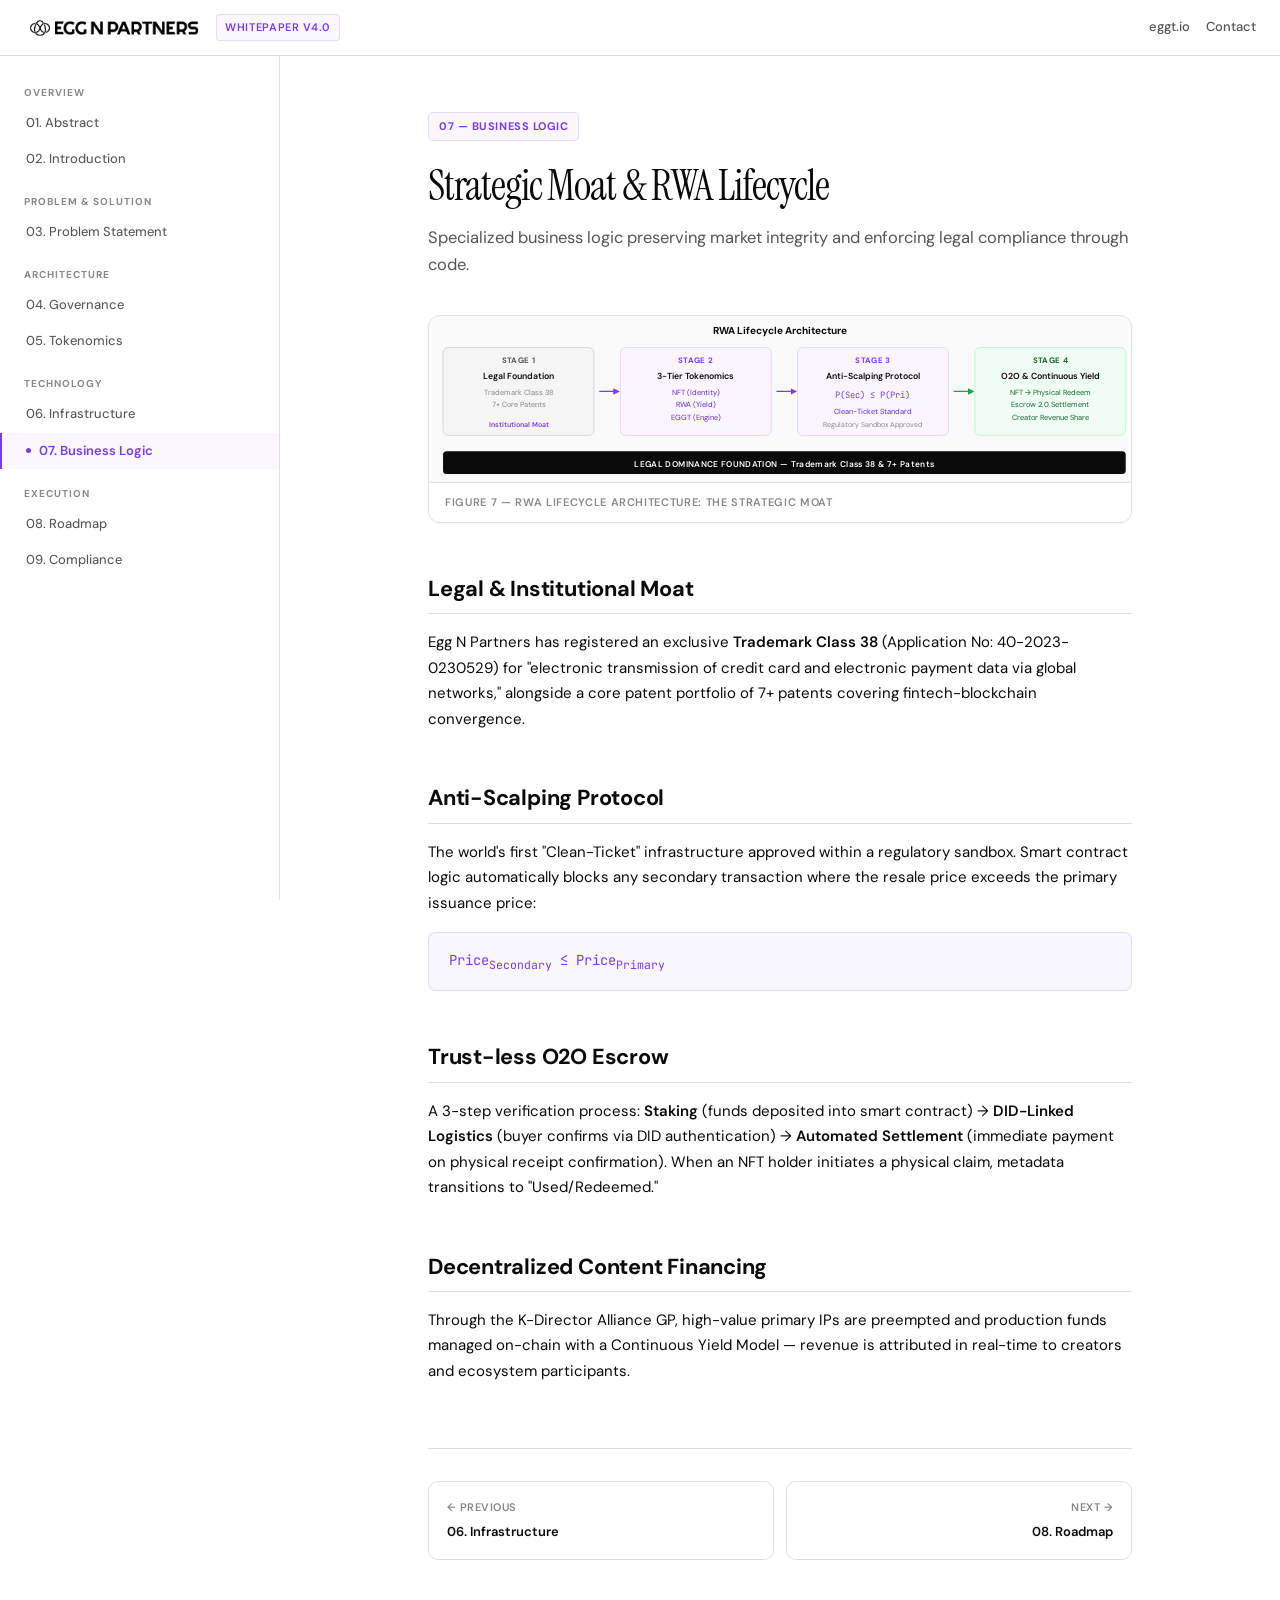
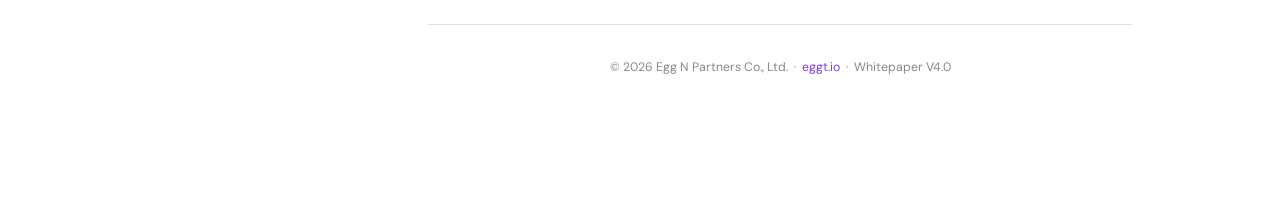
==== business-logic.html @ a3c7e440 "Add files via upload" ====
<!DOCTYPE html>
<html lang="en">
<head>
<meta charset="UTF-8">
<meta name="viewport" content="width=device-width, initial-scale=1.0">
<title>07. Business Logic — Egg N Partners Whitepaper</title>
<link href="https://fonts.googleapis.com/css2?family=DM+Sans:ital,opsz,wght@0,9..40,300;0,9..40,400;0,9..40,500;0,9..40,600;0,9..40,700;1,9..40,400&family=JetBrains+Mono:wght@400;500&family=Instrument+Serif:ital@0;1&display=swap" rel="stylesheet">
<link rel="stylesheet" href="style.css">
</head>
<body>
<header class="site-header">
  <a class="header-logo" href="index.html">
    <div class="logo-svg-wrap"><svg xmlns="http://www.w3.org/2000/svg" xmlns:xlink="http://www.w3.org/1999/xlink" width="auto" zoomAndPan="magnify" viewBox="0 0 1500 149.999998" height="38" preserveAspectRatio="xMidYMid meet" version="1.0"><defs><filter x="0%" y="0%" width="100%" height="100%" id="5ac03037b3"><feColorMatrix values="0 0 0 0 1 0 0 0 0 1 0 0 0 0 1 0 0 0 1 0" color-interpolation-filters="sRGB"/></filter><filter x="0%" y="0%" width="100%" height="100%" id="50285e52c9"><feColorMatrix values="0 0 0 0 1 0 0 0 0 1 0 0 0 0 1 0.2126 0.7152 0.0722 0 0" color-interpolation-filters="sRGB"/></filter><clipPath id="2e9ec977f3"><path d="M 258.179688 19.03125 L 1452 19.03125 L 1452 130.78125 L 258.179688 130.78125 Z M 258.179688 19.03125 " clip-rule="nonzero"/></clipPath><mask id="2c825d4673"><g filter="url(#5ac03037b3)"><g filter="url(#50285e52c9)" transform="matrix(0.807302, 0, 0, 0.809783, 258.178797, 19.030196)"><image x="0" y="0" width="1479" xlink:href="[data-uri]" height="138" preserveAspectRatio="xMidYMid meet"/></g></g></mask><clipPath id="3f7630f7ee"><path d="M 47.796875 0 L 219.546875 0 L 219.546875 150 L 47.796875 150 Z M 47.796875 0 " clip-rule="nonzero"/></clipPath><mask id="4c687fed88"><g filter="url(#5ac03037b3)"><g filter="url(#50285e52c9)" transform="matrix(0.196777, 0, 0, 0.196777, 2.339456, -56.421556)"><image x="0" y="0" width="1334" xlink:href="[data-uri]" height="1334" preserveAspectRatio="xMidYMid meet"/></g></g></mask></defs><g clip-path="url(#2e9ec977f3)"><g mask="url(#2c825d4673)"><g transform="matrix(0.807302, 0, 0, 0.809783, 258.178797, 19.030196)"><image x="0" y="0" width="1479" xlink:href="[data-uri]" height="138" preserveAspectRatio="xMidYMid meet"/></g></g></g><g clip-path="url(#3f7630f7ee)"><g mask="url(#4c687fed88)"><g transform="matrix(0.196777, 0, 0, 0.196777, 2.339456, -56.421556)"><image x="0" y="0" width="1334" xlink:href="[data-uri]" height="1334" preserveAspectRatio="xMidYMid meet"/></g></g></g></svg></div>
    <span class="header-tag">Whitepaper v4.0</span>
  </a>
  <div class="header-right">
    <a class="header-link" href="https://www.eggt.io" target="_blank">eggt.io</a>
    <a class="header-link" href="mailto:info@eggverse.io">Contact</a>
    <button class="menu-toggle" id="menuBtn" aria-label="Toggle menu">
      <svg viewBox="0 0 24 24"><line x1="3" y1="6" x2="21" y2="6"/><line x1="3" y1="12" x2="21" y2="12"/><line x1="3" y1="18" x2="21" y2="18"/></svg>
    </button>
  </div>
</header>
<nav class="sidebar" id="sidebar">
  <div class="nav-group">
    <div class="nav-group-label">Overview</div>
    <a class="nav-link" href="index.html">01. Abstract</a>
    <a class="nav-link" href="introduction.html">02. Introduction</a>
  </div>
  <div class="nav-group">
    <div class="nav-group-label">Problem & Solution</div>
    <a class="nav-link" href="problem.html">03. Problem Statement</a>
  </div>
  <div class="nav-group">
    <div class="nav-group-label">Architecture</div>
    <a class="nav-link" href="governance.html">04. Governance</a>
    <a class="nav-link" href="tokenomics.html">05. Tokenomics</a>
  </div>
  <div class="nav-group">
    <div class="nav-group-label">Technology</div>
    <a class="nav-link" href="infrastructure.html">06. Infrastructure</a>
    <a class="nav-link active" href="business-logic.html">07. Business Logic</a>
  </div>
  <div class="nav-group">
    <div class="nav-group-label">Execution</div>
    <a class="nav-link" href="roadmap.html">08. Roadmap</a>
    <a class="nav-link" href="compliance.html">09. Compliance</a>
  </div>
</nav>
<main class="main">
<div class="content">
<div class="page-content">
<span class="badge">07 — Business Logic</span>
<h1>Strategic Moat &amp; RWA Lifecycle</h1>
<p class="subtitle">Specialized business logic preserving market integrity and enforcing legal compliance through code.</p>

<div class="diagram-container">
<svg viewBox="0 0 800 190" xmlns="http://www.w3.org/2000/svg" fill="none">
  <defs>
    <marker id="la" viewBox="0 0 10 10" refX="8" refY="5" markerWidth="5" markerHeight="5" orient="auto"><path d="M0 0L10 5L0 10z" fill="#7C3AED"/></marker>
    <marker id="lg" viewBox="0 0 10 10" refX="8" refY="5" markerWidth="5" markerHeight="5" orient="auto"><path d="M0 0L10 5L0 10z" fill="#16A34A"/></marker>
  </defs>
  <text x="400" y="20" text-anchor="middle" font-family="DM Sans,sans-serif" font-weight="700" font-size="11.5" fill="#0A0A0A">RWA Lifecycle Architecture</text>
  <rect x="16" y="36" width="172" height="100" rx="6" fill="#F5F5F5" stroke="#D4D4D4"/><text x="102" y="54" text-anchor="middle" font-family="DM Sans,sans-serif" font-weight="700" font-size="9" fill="#555" letter-spacing="0.4">STAGE 1</text><text x="102" y="72" text-anchor="middle" font-family="DM Sans,sans-serif" font-weight="600" font-size="10" fill="#0A0A0A">Legal Foundation</text><text x="102" y="90" text-anchor="middle" font-family="DM Sans,sans-serif" font-size="8.5" fill="#888">Trademark Class 38</text><text x="102" y="104" text-anchor="middle" font-family="DM Sans,sans-serif" font-size="8.5" fill="#888">7+ Core Patents</text><text x="102" y="126" text-anchor="middle" font-family="DM Sans,sans-serif" font-size="8" fill="#7C3AED" font-weight="600">Institutional Moat</text>
  <line x1="194" y1="86" x2="216" y2="86" stroke="#7C3AED" stroke-width="1.5" marker-end="url(#la)"/>
  <rect x="218" y="36" width="172" height="100" rx="6" fill="#FAF5FF" stroke="#DDD6FE"/><text x="304" y="54" text-anchor="middle" font-family="DM Sans,sans-serif" font-weight="700" font-size="9" fill="#7C3AED" letter-spacing="0.4">STAGE 2</text><text x="304" y="72" text-anchor="middle" font-family="DM Sans,sans-serif" font-weight="600" font-size="10" fill="#0A0A0A">3-Tier Tokenomics</text><text x="304" y="90" text-anchor="middle" font-family="DM Sans,sans-serif" font-size="8.5" fill="#6D28D9">NFT (Identity)</text><text x="304" y="104" text-anchor="middle" font-family="DM Sans,sans-serif" font-size="8.5" fill="#6D28D9">RWA (Yield)</text><text x="304" y="118" text-anchor="middle" font-family="DM Sans,sans-serif" font-size="8.5" fill="#6D28D9">EGGT (Engine)</text>
  <line x1="396" y1="86" x2="418" y2="86" stroke="#7C3AED" stroke-width="1.5" marker-end="url(#la)"/>
  <rect x="420" y="36" width="172" height="100" rx="6" fill="#FAF5FF" stroke="#DDD6FE"/><text x="506" y="54" text-anchor="middle" font-family="DM Sans,sans-serif" font-weight="700" font-size="9" fill="#7C3AED" letter-spacing="0.4">STAGE 3</text><text x="506" y="72" text-anchor="middle" font-family="DM Sans,sans-serif" font-weight="600" font-size="10" fill="#0A0A0A">Anti-Scalping Protocol</text><text x="506" y="94" text-anchor="middle" font-family="JetBrains Mono,monospace" font-size="10" fill="#7C3AED">P(Sec) ≤ P(Pri)</text><text x="506" y="112" text-anchor="middle" font-family="DM Sans,sans-serif" font-size="8.5" fill="#6D28D9">Clean-Ticket Standard</text><text x="506" y="126" text-anchor="middle" font-family="DM Sans,sans-serif" font-size="8" fill="#888">Regulatory Sandbox Approved</text>
  <line x1="598" y1="86" x2="620" y2="86" stroke="#16A34A" stroke-width="1.5" marker-end="url(#lg)"/>
  <rect x="622" y="36" width="172" height="100" rx="6" fill="#F0FDF4" stroke="#BBF7D0"/><text x="708" y="54" text-anchor="middle" font-family="DM Sans,sans-serif" font-weight="700" font-size="9" fill="#166534" letter-spacing="0.4">STAGE 4</text><text x="708" y="72" text-anchor="middle" font-family="DM Sans,sans-serif" font-weight="600" font-size="10" fill="#0A0A0A">O2O &amp; Continuous Yield</text><text x="708" y="90" text-anchor="middle" font-family="DM Sans,sans-serif" font-size="8.5" fill="#166534">NFT → Physical Redeem</text><text x="708" y="104" text-anchor="middle" font-family="DM Sans,sans-serif" font-size="8.5" fill="#166534">Escrow 2.0 Settlement</text><text x="708" y="118" text-anchor="middle" font-family="DM Sans,sans-serif" font-size="8.5" fill="#166534">Creator Revenue Share</text>
  <rect x="16" y="154" width="778" height="26" rx="4" fill="#0A0A0A"/><text x="405" y="172" text-anchor="middle" font-family="DM Sans,sans-serif" font-weight="600" font-size="9.5" fill="#fff" letter-spacing="0.4">LEGAL DOMINANCE FOUNDATION — Trademark Class 38 &amp; 7+ Patents</text>
</svg>
<div class="diagram-label">Figure 7 — RWA Lifecycle Architecture: The Strategic Moat</div>
</div>

<h2>Legal &amp; Institutional Moat</h2>
<p>Egg N Partners has registered an exclusive <strong>Trademark Class 38</strong> (Application No: 40-2023-0230529) for "electronic transmission of credit card and electronic payment data via global networks," alongside a core patent portfolio of 7+ patents covering fintech-blockchain convergence.</p>

<h2>Anti-Scalping Protocol</h2>
<p>The world's first "Clean-Ticket" infrastructure approved within a regulatory sandbox. Smart contract logic automatically blocks any secondary transaction where the resale price exceeds the primary issuance price:</p>
<div class="formula">Price<sub>Secondary</sub> ≤ Price<sub>Primary</sub></div>

<h2>Trust-less O2O Escrow</h2>
<p>A 3-step verification process: <strong>Staking</strong> (funds deposited into smart contract) → <strong>DID-Linked Logistics</strong> (buyer confirms via DID authentication) → <strong>Automated Settlement</strong> (immediate payment on physical receipt confirmation). When an NFT holder initiates a physical claim, metadata transitions to "Used/Redeemed."</p>

<h2>Decentralized Content Financing</h2>
<p>Through the K-Director Alliance GP, high-value primary IPs are preempted and production funds managed on-chain with a Continuous Yield Model — revenue is attributed in real-time to creators and ecosystem participants.</p>
<div class="page-nav">
  <a href="infrastructure.html"><span class="page-nav-label">← Previous</span><span class="page-nav-title">06. Infrastructure</span></a>
  <a class="next" href="roadmap.html"><span class="page-nav-label">Next →</span><span class="page-nav-title">08. Roadmap</span></a>
</div>
<div class="doc-footer">
  <p>&copy; 2026 Egg N Partners Co., Ltd. &nbsp;&middot;&nbsp; <a href="https://www.eggt.io" target="_blank">eggt.io</a> &nbsp;&middot;&nbsp; Whitepaper V4.0</p>
</div>
</div>
</div>
</main>
<script>
(function(){
  

  // Header hide on scroll
  var hdr=document.querySelector('.site-header'), lastY=0;
  window.addEventListener('scroll',function(){
    var y=window.scrollY;
    if(y>80&&y>lastY) hdr.classList.add('hidden'); else hdr.classList.remove('hidden');
    hdr.classList.toggle('scrolled',y>10);
    lastY=y;
  },{passive:true});

  // Mobile menu
  var btn=document.getElementById('menuBtn'),sb=document.getElementById('sidebar');
  btn.addEventListener('click',function(){sb.classList.toggle('open');});
  document.addEventListener('click',function(e){
    if(window.innerWidth<=900&&!sb.contains(e.target)&&e.target!==btn&&!btn.contains(e.target)) sb.classList.remove('open');
  });
  document.querySelectorAll('.nav-link').forEach(function(l){l.addEventListener('click',function(){sb.classList.remove('open');});});

  // Diagram hover animation
  document.querySelectorAll('.diagram-container').forEach(function(el){
    var obs=new IntersectionObserver(function(entries){
      if(entries[0].isIntersecting){el.style.animation='fadeUp 0.5s cubic-bezier(0.22,1,0.36,1) both';obs.disconnect();}
    },{threshold:0.1});
    obs.observe(el);
  });
})();
</script>
</body>
</html>
---- style.css ----
*,*::before,*::after{box-sizing:border-box;margin:0;padding:0}
:root{
  --bg:#FFFFFF;
  --fg:#0A0A0A;
  --fg-muted:#555;
  --fg-subtle:#888;
  --border:#E0E0E0;
  --border-light:#F0F0F0;
  --purple:#7C3AED;
  --purple-soft:#8B5CF6;
  --purple-bg:rgba(124,58,237,0.04);
  --purple-bg-hover:rgba(124,58,237,0.08);
  --purple-border:rgba(124,58,237,0.15);
  --sidebar-w:280px;
  --header-h:56px;
  --content-max:800px;
  --diagram-accent:#7C3AED;
  --diagram-light:#EDE9FE;
  --diagram-mid:#DDD6FE;
  --diagram-dark:#4C1D95;
}
html{scroll-behavior:smooth;font-size:15px}
body{
  font-family:'DM Sans',system-ui,sans-serif;
  background:var(--bg);color:var(--fg);
  line-height:1.7;-webkit-font-smoothing:antialiased;
}

/* ── HEADER ── */
.site-header{
  position:fixed;top:0;left:0;right:0;z-index:100;
  height:var(--header-h);
  background:rgba(255,255,255,0.95);
  backdrop-filter:blur(16px);
  border-bottom:1px solid var(--border);
  display:flex;align-items:center;padding:0 24px;gap:16px;
}
.header-logo{display:flex;align-items:center;gap:12px;text-decoration:none;color:var(--fg)}
.header-logo-text{font-weight:700;font-size:14px;letter-spacing:0.04em}
.header-tag{
  font-size:11px;font-weight:600;letter-spacing:0.06em;text-transform:uppercase;
  color:var(--purple);background:var(--purple-bg);
  padding:3px 8px;border-radius:4px;border:1px solid var(--purple-border);
}
.header-right{margin-left:auto;display:flex;align-items:center;gap:16px}
.header-link{font-size:13px;color:var(--fg-muted);text-decoration:none;font-weight:500;transition:color 0.15s}
.header-link:hover{color:var(--fg)}
.menu-toggle{display:none;background:none;border:none;cursor:pointer;padding:4px}
.menu-toggle svg{width:22px;height:22px;stroke:var(--fg);fill:none;stroke-width:2;stroke-linecap:round}

/* ── SIDEBAR ── */
.sidebar{
  position:fixed;top:var(--header-h);left:0;bottom:0;
  width:var(--sidebar-w);padding:20px 0;
  overflow-y:auto;border-right:1px solid var(--border);
  background:var(--bg);z-index:90;
  scrollbar-width:thin;scrollbar-color:var(--border) transparent;
  transition:transform 0.25s ease;
}
.sidebar::-webkit-scrollbar{width:4px}
.sidebar::-webkit-scrollbar-thumb{background:var(--border);border-radius:4px}
.nav-group{margin-bottom:8px}
.nav-group-label{
  font-size:10px;font-weight:700;letter-spacing:0.1em;text-transform:uppercase;
  color:var(--fg-subtle);padding:8px 24px 4px;
}
.nav-link{
  display:block;padding:7px 24px;font-size:13px;color:var(--fg-muted);
  text-decoration:none;border-left:2px solid transparent;
  transition:all 0.15s;font-weight:450;
}
.nav-link:hover{color:var(--fg);background:var(--purple-bg)}
.nav-link.active{color:var(--purple);border-left-color:var(--purple);background:var(--purple-bg);font-weight:600}
.nav-progress{
  display:block;height:2px;background:var(--border-light);margin:4px 24px 0;border-radius:1px;overflow:hidden;
}
.nav-progress-fill{height:100%;background:var(--purple);border-radius:1px;width:0%;transition:width 0.3s}

/* ── MAIN ── */
.main{
  margin-left:var(--sidebar-w);margin-top:var(--header-h);
  min-height:calc(100vh - var(--header-h));
}
.content{
  max-width:var(--content-max);margin:0 auto;
  padding:56px 48px 120px;
}

/* ── SECTION DIVIDERS ── */
section[id]{
  padding-top:48px;
  scroll-margin-top:calc(var(--header-h) + 16px);
  border-top:1px solid var(--border-light);
  margin-top:0;
}
section[id]:first-of-type{border-top:none;padding-top:0}

/* ── TYPOGRAPHY ── */
h1{
  font-family:'Instrument Serif',serif;
  font-size:2.8rem;font-weight:400;line-height:1.18;
  margin-bottom:14px;color:var(--fg);letter-spacing:-0.025em;
}
h2{
  font-size:1.45rem;font-weight:700;line-height:1.3;
  margin-top:52px;margin-bottom:16px;
  padding-bottom:10px;border-bottom:1px solid var(--border);
  color:var(--fg);letter-spacing:-0.01em;
}
h3{
  font-size:1.08rem;font-weight:600;line-height:1.4;
  margin-top:32px;margin-bottom:10px;color:var(--fg);
}
h4{font-size:0.95rem;font-weight:600;margin-top:24px;margin-bottom:8px}
p{margin-bottom:16px;color:var(--fg)}
strong{font-weight:600}
em{font-style:italic}
a{color:var(--purple);text-decoration:none}
a:hover{text-decoration:underline}

.subtitle{
  font-size:1.1rem;color:var(--fg-muted);line-height:1.65;
  margin-bottom:36px;font-weight:400;
}
.badge{
  display:inline-flex;align-items:center;font-size:11px;font-weight:700;
  letter-spacing:0.05em;text-transform:uppercase;
  color:var(--purple);background:var(--purple-bg);
  padding:4px 10px;border-radius:5px;margin-bottom:20px;
  border:1px solid var(--purple-border);
}

/* ── LISTS ── */
ul,ol{margin-bottom:16px;padding-left:22px}
li{margin-bottom:7px;color:var(--fg)}
li::marker{color:var(--purple-soft)}

/* ── CALLOUTS ── */
.callout{
  padding:20px 24px;border-radius:10px;margin:28px 0;
  border:1px solid var(--purple-border);
  background:var(--purple-bg);
}
.callout-title{font-weight:700;font-size:0.8rem;text-transform:uppercase;letter-spacing:0.05em;color:var(--purple);margin-bottom:8px}
.callout p{margin-bottom:0;font-size:0.92rem;color:var(--fg-muted)}

.info-box{
  padding:20px 24px;border-radius:10px;margin:28px 0;
  border:1px solid var(--border);background:#FAFAFA;
}
.info-box p{margin-bottom:0;font-size:0.92rem}

/* ── TABLES ── */
.table-wrap{overflow-x:auto;margin:24px 0;border-radius:8px;border:1px solid var(--border)}
table{width:100%;border-collapse:collapse;font-size:0.88rem}
thead th{
  text-align:left;padding:10px 14px;font-weight:600;font-size:0.78rem;
  text-transform:uppercase;letter-spacing:0.05em;
  color:var(--fg-muted);border-bottom:2px solid var(--border);
  background:#FAFAFA;
}
tbody td{padding:10px 14px;border-bottom:1px solid var(--border-light);vertical-align:top}
tbody tr:last-child td{border-bottom:none}
tbody tr:hover{background:var(--purple-bg)}

/* ── FORMULA ── */
.formula{
  font-family:'JetBrains Mono',monospace;
  font-size:0.92rem;background:#F8F7FF;
  padding:16px 20px;border-radius:8px;margin:16px 0;
  border:1px solid var(--purple-border);color:var(--purple);
  overflow-x:auto;display:block;
}

/* ── DIAGRAMS ── */
.diagram-container{
  margin:32px 0;border-radius:12px;
  border:1px solid var(--border);
  background:#FAFAFA;overflow:hidden;
  box-shadow:0 1px 3px rgba(0,0,0,0.04);
}
.diagram-container svg{display:block;width:100%;height:auto}
.diagram-label{
  padding:10px 16px;font-size:11px;font-weight:600;
  color:var(--fg-subtle);letter-spacing:0.06em;text-transform:uppercase;
  border-top:1px solid var(--border);background:#fff;
}

/* ── PHASE CARDS ── */
.phase-grid{display:grid;grid-template-columns:repeat(2,1fr);gap:16px;margin:24px 0}
.phase-card{
  padding:20px;border-radius:10px;border:1px solid var(--border);
  background:#fff;transition:border-color 0.2s,box-shadow 0.2s;
}
.phase-card:hover{border-color:var(--purple-border);box-shadow:0 2px 12px rgba(124,58,237,0.07)}
.phase-card .phase-q{font-size:11px;font-weight:700;color:var(--purple);text-transform:uppercase;letter-spacing:0.06em;margin-bottom:6px}
.phase-card h4{margin-top:0;font-size:0.95rem;margin-bottom:8px}
.phase-card p{font-size:0.88rem;color:var(--fg-muted);margin-bottom:0}

/* ── PAGE NAV ── */
.page-nav{
  display:grid;grid-template-columns:1fr 1fr;gap:12px;
  margin-top:64px;padding-top:32px;border-top:1px solid var(--border);
}
.page-nav a{
  display:flex;flex-direction:column;gap:4px;
  padding:16px 18px;border:1px solid var(--border);border-radius:10px;
  text-decoration:none;color:var(--fg);transition:border-color 0.2s,background 0.15s;
}
.page-nav a:hover{border-color:var(--purple-border);background:var(--purple-bg)}
.page-nav a.next{text-align:right;align-items:flex-end}
.page-nav-label{font-size:11px;font-weight:600;color:var(--fg-subtle);text-transform:uppercase;letter-spacing:0.04em}
.page-nav-title{font-size:13px;font-weight:600;color:var(--fg)}

/* ── FOOTER ── */
.doc-footer{
  margin-top:64px;padding-top:32px;border-top:1px solid var(--border);
  text-align:center;
}
.doc-footer p{font-size:0.82rem;color:var(--fg-subtle)}
.doc-footer a{color:var(--purple);text-decoration:none}
.doc-footer a:hover{text-decoration:underline}

/* ── SCROLL PROGRESS ── */

/* ── LOGO SVG ── */
.logo-svg-wrap{display:flex;align-items:center;line-height:0}
.logo-svg-wrap svg{height:18px;width:auto;filter:brightness(0);transition:filter 0.2s}
.header-logo:hover .logo-svg-wrap svg{filter:brightness(0)}

/* ── PAGE LOAD ANIMATION ── */
@keyframes fadeUp{from{opacity:0;transform:translateY(22px)}to{opacity:1;transform:translateY(0)}}
@keyframes fadeIn{from{opacity:0}to{opacity:1}}
.content{animation:fadeUp 0.65s cubic-bezier(0.22,1,0.36,1) both}
.site-header{animation:fadeIn 0.4s ease both}
.sidebar{animation:fadeIn 0.5s 0.15s ease both}

/* ── SECTION REVEAL ── */
.page-content{animation:fadeUp 0.6s cubic-bezier(0.22,1,0.36,1) both}

/* ── DIAGRAM HOVER ── */
.diagram-container{transition:box-shadow 0.25s,transform 0.25s}
.diagram-container:hover{box-shadow:0 6px 32px rgba(124,58,237,0.13);transform:translateY(-3px)}

/* ── PROGRESS BAR GLOW ── */

/* ── NAV LINK INDICATOR DOT ── */
.nav-link.active::before{content:'';display:inline-block;width:5px;height:5px;border-radius:50%;background:var(--purple);margin-right:8px;flex-shrink:0;vertical-align:middle}
.nav-link{display:flex;align-items:center}

/* ── HEADER SLIDE ── */
.site-header{transition:transform 0.3s cubic-bezier(0.22,1,0.36,1),box-shadow 0.3s}
.site-header.hidden{transform:translateY(-100%)}
.site-header.scrolled{box-shadow:0 2px 20px rgba(0,0,0,0.08)}

/* ── CALLOUT HOVER ── */
.callout{transition:border-color 0.2s,box-shadow 0.2s}
.callout:hover{border-color:var(--purple);box-shadow:0 4px 16px rgba(124,58,237,0.1)}

/* ── TABLE ROW TRANSITION ── */
tbody tr{transition:background 0.15s}

/* ── PHASE CARD PULSE ── */
.phase-card{transition:border-color 0.22s,box-shadow 0.22s,transform 0.22s}
.phase-card:hover{transform:translateY(-2px);border-color:var(--purple-border);box-shadow:0 4px 18px rgba(124,58,237,0.1)}

/* ── SIDEBAR PROGRESS BAR ── */
.sidebar-footer{padding:16px 24px 8px;border-top:1px solid var(--border-light)}
.sidebar-progress-bar{display:block;height:3px;background:var(--border-light);border-radius:2px;overflow:hidden;margin-bottom:6px}
.sidebar-progress-fill{height:100%;background:linear-gradient(90deg,var(--purple-soft),var(--purple));border-radius:2px;width:0%;transition:width 0.15s linear}
.sidebar-progress-text{font-size:11px;color:var(--fg-subtle)}

/* ── MOBILE ── */
@media(max-width:900px){
  .sidebar{transform:translateX(-100%)}
  .sidebar.open{transform:translateX(0);box-shadow:4px 0 24px rgba(0,0,0,0.1)}
  .main{margin-left:0}
  .content{padding:32px 20px 80px}
  h1{font-size:2.1rem}
  h2{font-size:1.25rem;margin-top:40px}
  .menu-toggle{display:block}
  .header-link{display:none}
  .phase-grid{grid-template-columns:1fr}
  .page-nav{grid-template-columns:1fr}
}
@media(max-width:600px){
  h1{font-size:1.8rem}
  .content{padding:24px 16px 80px}
}
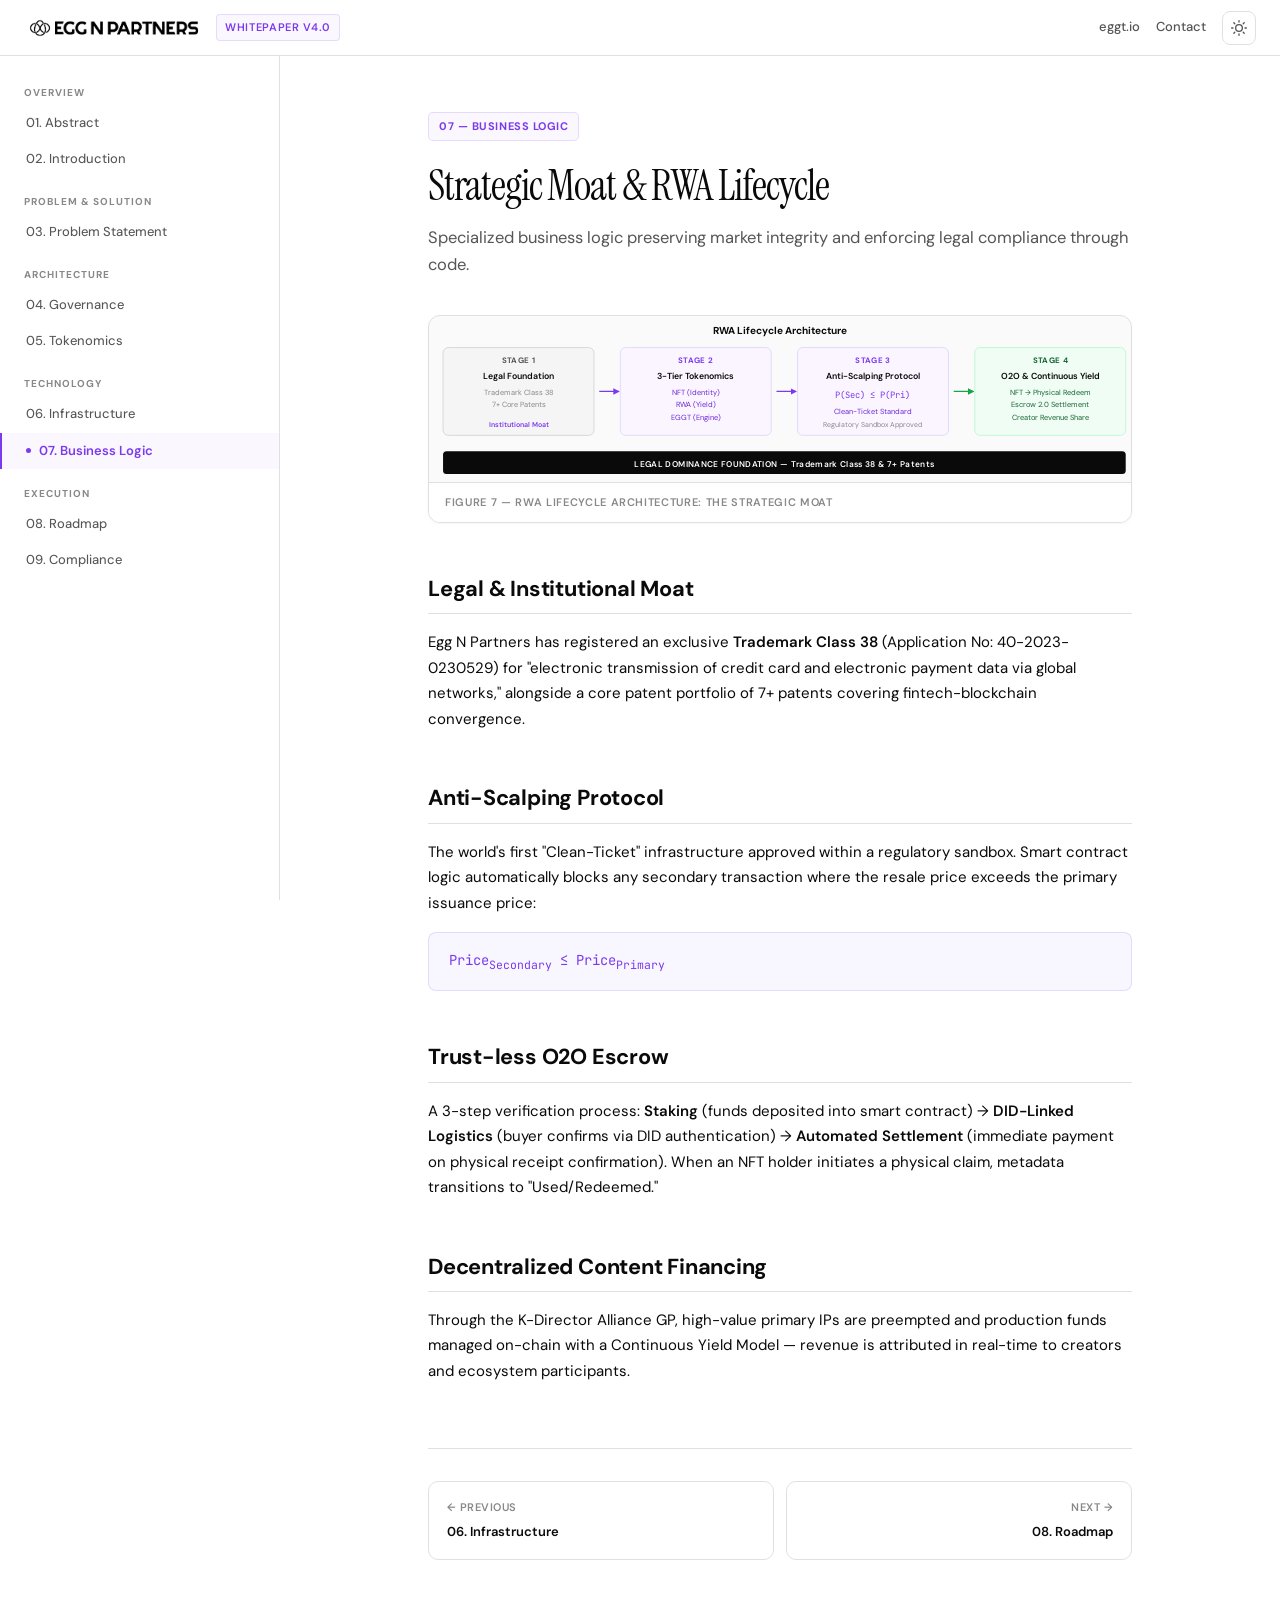
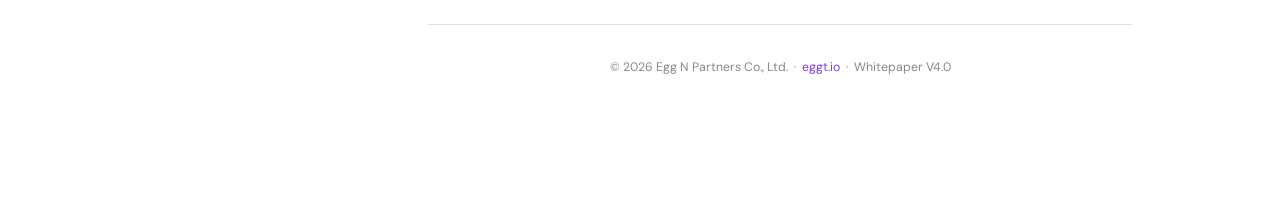
==== commit 42bc46c2: "Add files via upload" ====
--- a/business-logic.html
+++ b/business-logic.html
@@ -6,6 +6,9 @@
 <title>07. Business Logic — Egg N Partners Whitepaper</title>
 <link href="https://fonts.googleapis.com/css2?family=DM+Sans:ital,opsz,wght@0,9..40,300;0,9..40,400;0,9..40,500;0,9..40,600;0,9..40,700;1,9..40,400&family=JetBrains+Mono:wght@400;500&family=Instrument+Serif:ital@0;1&display=swap" rel="stylesheet">
 <link rel="stylesheet" href="style.css">
+<script>
+(function(){var t=localStorage.getItem("theme");if(t)document.documentElement.setAttribute("data-theme",t);})();
+</script>
 </head>
 <body>
 <header class="site-header">
@@ -16,6 +19,7 @@
   <div class="header-right">
     <a class="header-link" href="https://www.eggt.io" target="_blank">eggt.io</a>
     <a class="header-link" href="mailto:info@eggverse.io">Contact</a>
+    <button class="theme-toggle" id="themeBtn" aria-label="Toggle dark mode"><div class="theme-toggle-wrap"><svg class="icon-sun" viewBox="0 0 24 24"><circle cx="12" cy="12" r="5"/><line x1="12" y1="1" x2="12" y2="3"/><line x1="12" y1="21" x2="12" y2="23"/><line x1="4.22" y1="4.22" x2="5.64" y2="5.64"/><line x1="18.36" y1="18.36" x2="19.78" y2="19.78"/><line x1="1" y1="12" x2="3" y2="12"/><line x1="21" y1="12" x2="23" y2="12"/><line x1="4.22" y1="19.78" x2="5.64" y2="18.36"/><line x1="18.36" y1="5.64" x2="19.78" y2="4.22"/></svg><svg class="icon-moon" viewBox="0 0 24 24"><path d="M21 12.79A9 9 0 1 1 11.21 3 7 7 0 0 0 21 12.79z"/></svg></div></button>
     <button class="menu-toggle" id="menuBtn" aria-label="Toggle menu">
       <svg viewBox="0 0 24 24"><line x1="3" y1="6" x2="21" y2="6"/><line x1="3" y1="12" x2="21" y2="12"/><line x1="3" y1="18" x2="21" y2="18"/></svg>
     </button>
@@ -123,6 +127,19 @@
     },{threshold:0.1});
     obs.observe(el);
   });
+
+  // Dark mode toggle
+  var themeBtn = document.getElementById("themeBtn");
+  var root = document.documentElement;
+  var savedTheme = localStorage.getItem("theme") || "light";
+  root.setAttribute("data-theme", savedTheme);
+  themeBtn.addEventListener("click", function(){
+    var current = root.getAttribute("data-theme");
+    var next = current === "dark" ? "light" : "dark";
+    root.setAttribute("data-theme", next);
+    localStorage.setItem("theme", next);
+  });
+
 })();
 </script>
 </body>
--- a/style.css
+++ b/style.css
@@ -226,8 +226,10 @@
 
 /* ── LOGO SVG ── */
 .logo-svg-wrap{display:flex;align-items:center;line-height:0}
-.logo-svg-wrap svg{height:18px;width:auto;filter:brightness(0);transition:filter 0.2s}
+.logo-svg-wrap svg{height:18px;width:auto;filter:brightness(0);transition:filter 0.3s}
 .header-logo:hover .logo-svg-wrap svg{filter:brightness(0)}
+[data-theme="dark"] .logo-svg-wrap svg{filter:brightness(0) invert(1)}
+[data-theme="dark"] .header-logo:hover .logo-svg-wrap svg{filter:brightness(0) invert(1)}
 
 /* ── PAGE LOAD ANIMATION ── */
 @keyframes fadeUp{from{opacity:0;transform:translateY(22px)}to{opacity:1;transform:translateY(0)}}
@@ -288,3 +290,169 @@
   h1{font-size:1.8rem}
   .content{padding:24px 16px 80px}
 }
+
+/* ── DARK MODE ── */
+[data-theme="dark"] {
+  --bg: #0E0E12;
+  --fg: #EAEAF0;
+  --fg-muted: #A0A0B0;
+  --fg-subtle: #666680;
+  --border: #2A2A38;
+  --border-light: #1E1E2A;
+  --purple: #A78BFA;
+  --purple-soft: #C4B5FD;
+  --purple-bg: rgba(167,139,250,0.08);
+  --purple-bg-hover: rgba(167,139,250,0.14);
+  --purple-border: rgba(167,139,250,0.22);
+  --diagram-accent: #A78BFA;
+  --diagram-light: #1E1830;
+  --diagram-mid: #2A2040;
+  --diagram-dark: #C4B5FD;
+}
+
+[data-theme="dark"] body {
+  background: var(--bg);
+  color: var(--fg);
+}
+
+[data-theme="dark"] .site-header {
+  background: rgba(14,14,18,0.95);
+}
+
+[data-theme="dark"] .sidebar {
+  background: var(--bg);
+}
+
+[data-theme="dark"] .info-box {
+  background: #141420;
+}
+
+[data-theme="dark"] .diagram-container {
+  background: #13131C;
+  border-color: var(--border);
+}
+
+[data-theme="dark"] .table-wrap {
+  border-color: var(--border);
+}
+
+[data-theme="dark"] thead th {
+  background: #13131C;
+  color: var(--fg-muted);
+}
+
+[data-theme="dark"] .phase-card {
+  background: #13131C;
+  border-color: var(--border);
+}
+
+[data-theme="dark"] .formula {
+  background: #131324;
+  color: var(--purple-soft);
+  border-color: var(--purple-border);
+}
+
+[data-theme="dark"] a {
+  color: var(--purple-soft);
+}
+
+[data-theme="dark"] .header-tag {
+  color: var(--purple-soft);
+  background: var(--purple-bg);
+  border-color: var(--purple-border);
+}
+
+[data-theme="dark"] .badge {
+  color: var(--purple-soft);
+  background: var(--purple-bg);
+  border-color: var(--purple-border);
+}
+
+[data-theme="dark"] .callout {
+  background: var(--purple-bg);
+  border-color: var(--purple-border);
+}
+
+[data-theme="dark"] .callout-title {
+  color: var(--purple-soft);
+}
+
+[data-theme="dark"] .diagram-label {
+  background: #0E0E12;
+  color: var(--fg-subtle);
+  border-top-color: var(--border);
+}
+
+[data-theme="dark"] tbody tr:hover {
+  background: var(--purple-bg);
+}
+
+[data-theme="dark"] .page-nav a {
+  border-color: var(--border);
+  color: var(--fg);
+}
+
+[data-theme="dark"] .page-nav a:hover {
+  border-color: var(--purple-border);
+  background: var(--purple-bg);
+}
+
+[data-theme="dark"] .menu-toggle svg {
+  stroke: var(--fg);
+}
+
+/* Dark mode logo handled via filter:invert in .logo-svg-wrap svg rule above */
+
+/* ── DARK MODE TOGGLE BUTTON ── */
+.theme-toggle {
+  display: flex;
+  align-items: center;
+  justify-content: center;
+  width: 34px;
+  height: 34px;
+  border-radius: 8px;
+  background: none;
+  border: 1px solid var(--border);
+  cursor: pointer;
+  color: var(--fg-muted);
+  transition: background 0.2s, border-color 0.2s, color 0.2s;
+  flex-shrink: 0;
+}
+
+.theme-toggle:hover {
+  background: var(--purple-bg);
+  border-color: var(--purple-border);
+  color: var(--purple);
+}
+
+.theme-toggle svg {
+  width: 16px;
+  height: 16px;
+  fill: none;
+  stroke: currentColor;
+  stroke-width: 2;
+  stroke-linecap: round;
+  stroke-linejoin: round;
+  transition: transform 0.4s cubic-bezier(0.22,1,0.36,1);
+}
+
+[data-theme="dark"] .theme-toggle svg {
+  transform: rotate(180deg);
+}
+
+.theme-toggle-wrap {
+  position: relative;
+  width: 16px;
+  height: 16px;
+}
+.icon-sun, .icon-moon {
+  position: absolute;
+  top: 0; left: 0;
+  width: 16px;
+  height: 16px;
+  transition: opacity 0.25s;
+}
+.icon-sun  { opacity: 1; }
+.icon-moon { opacity: 0; }
+[data-theme="dark"] .icon-sun  { opacity: 0; }
+[data-theme="dark"] .icon-moon { opacity: 1; }
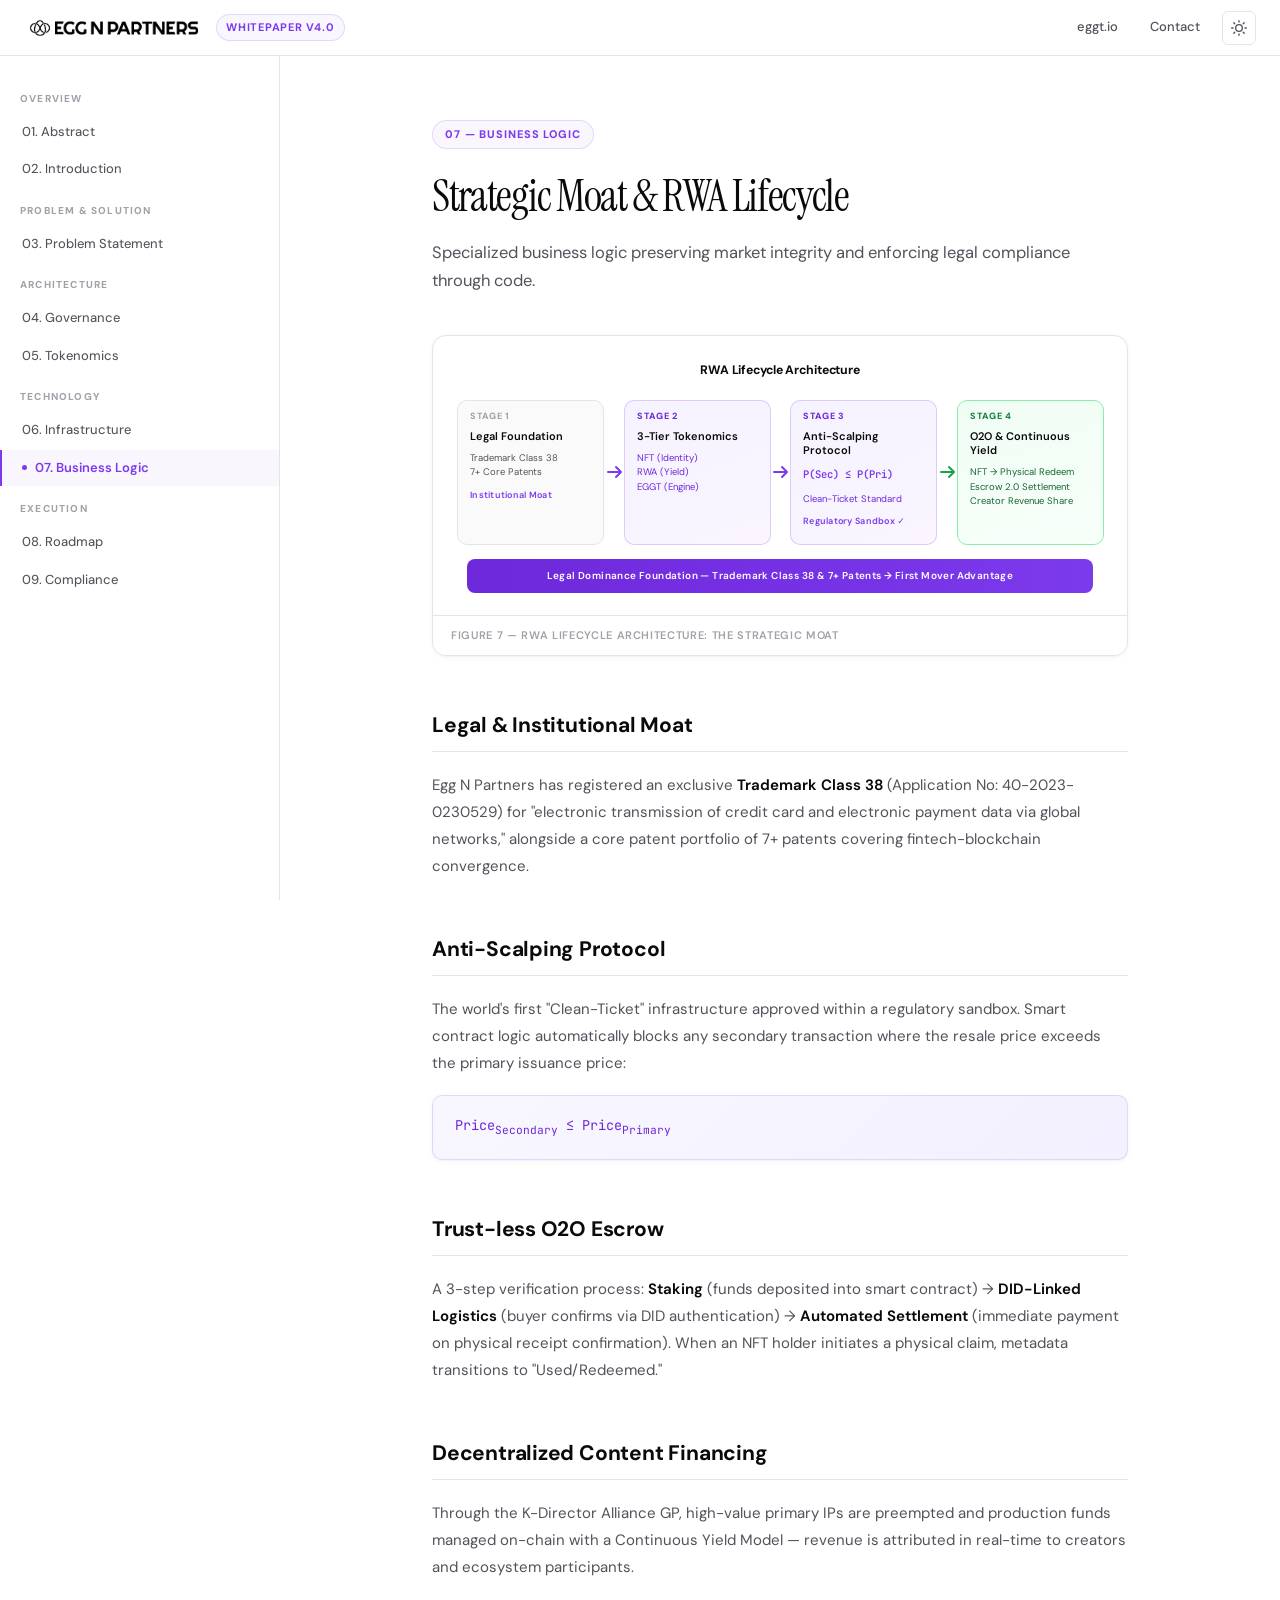
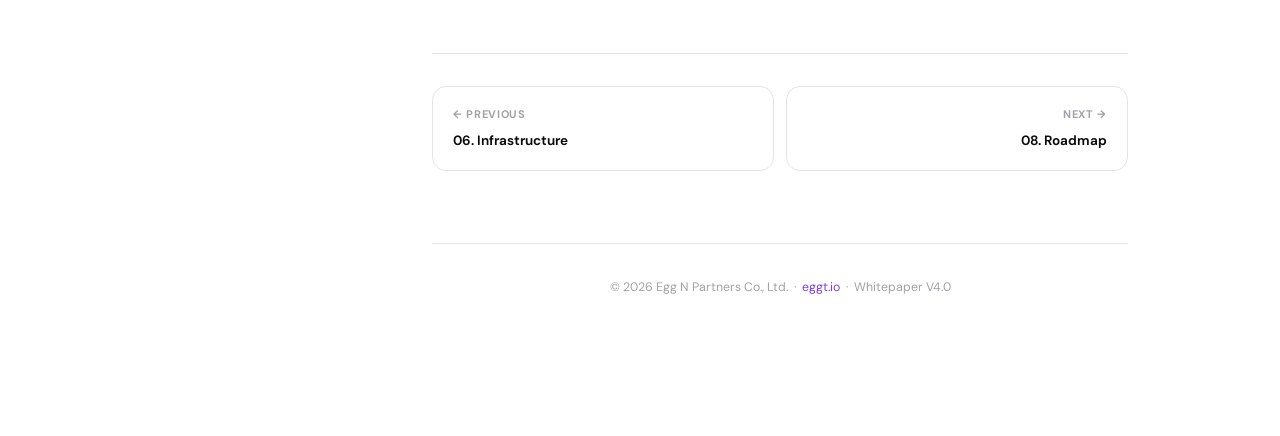
==== commit d3f1f4e0: "Add files via upload" ====
--- a/business-logic.html
+++ b/business-logic.html
@@ -1,146 +1,183 @@
-<!DOCTYPE html>
-<html lang="en">
-<head>
-<meta charset="UTF-8">
-<meta name="viewport" content="width=device-width, initial-scale=1.0">
-<title>07. Business Logic — Egg N Partners Whitepaper</title>
-<link href="https://fonts.googleapis.com/css2?family=DM+Sans:ital,opsz,wght@0,9..40,300;0,9..40,400;0,9..40,500;0,9..40,600;0,9..40,700;1,9..40,400&family=JetBrains+Mono:wght@400;500&family=Instrument+Serif:ital@0;1&display=swap" rel="stylesheet">
-<link rel="stylesheet" href="style.css">
-<script>
-(function(){var t=localStorage.getItem("theme");if(t)document.documentElement.setAttribute("data-theme",t);})();
-</script>
-</head>
-<body>
-<header class="site-header">
-  <a class="header-logo" href="index.html">
-    <div class="logo-svg-wrap"><svg xmlns="http://www.w3.org/2000/svg" xmlns:xlink="http://www.w3.org/1999/xlink" width="auto" zoomAndPan="magnify" viewBox="0 0 1500 149.999998" height="38" preserveAspectRatio="xMidYMid meet" version="1.0"><defs><filter x="0%" y="0%" width="100%" height="100%" id="5ac03037b3"><feColorMatrix values="0 0 0 0 1 0 0 0 0 1 0 0 0 0 1 0 0 0 1 0" color-interpolation-filters="sRGB"/></filter><filter x="0%" y="0%" width="100%" height="100%" id="50285e52c9"><feColorMatrix values="0 0 0 0 1 0 0 0 0 1 0 0 0 0 1 0.2126 0.7152 0.0722 0 0" color-interpolation-filters="sRGB"/></filter><clipPath id="2e9ec977f3"><path d="M 258.179688 19.03125 L 1452 19.03125 L 1452 130.78125 L 258.179688 130.78125 Z M 258.179688 19.03125 " clip-rule="nonzero"/></clipPath><mask id="2c825d4673"><g filter="url(#5ac03037b3)"><g filter="url(#50285e52c9)" transform="matrix(0.807302, 0, 0, 0.809783, 258.178797, 19.030196)"><image x="0" y="0" width="1479" xlink:href="[data-uri]" height="138" preserveAspectRatio="xMidYMid meet"/></g></g></mask><clipPath id="3f7630f7ee"><path d="M 47.796875 0 L 219.546875 0 L 219.546875 150 L 47.796875 150 Z M 47.796875 0 " clip-rule="nonzero"/></clipPath><mask id="4c687fed88"><g filter="url(#5ac03037b3)"><g filter="url(#50285e52c9)" transform="matrix(0.196777, 0, 0, 0.196777, 2.339456, -56.421556)"><image x="0" y="0" width="1334" xlink:href="[data-uri]" height="1334" preserveAspectRatio="xMidYMid meet"/></g></g></mask></defs><g clip-path="url(#2e9ec977f3)"><g mask="url(#2c825d4673)"><g transform="matrix(0.807302, 0, 0, 0.809783, 258.178797, 19.030196)"><image x="0" y="0" width="1479" xlink:href="[data-uri]" height="138" preserveAspectRatio="xMidYMid meet"/></g></g></g><g clip-path="url(#3f7630f7ee)"><g mask="url(#4c687fed88)"><g transform="matrix(0.196777, 0, 0, 0.196777, 2.339456, -56.421556)"><image x="0" y="0" width="1334" xlink:href="[data-uri]" height="1334" preserveAspectRatio="xMidYMid meet"/></g></g></g></svg></div>
-    <span class="header-tag">Whitepaper v4.0</span>
-  </a>
-  <div class="header-right">
-    <a class="header-link" href="https://www.eggt.io" target="_blank">eggt.io</a>
-    <a class="header-link" href="mailto:info@eggverse.io">Contact</a>
-    <button class="theme-toggle" id="themeBtn" aria-label="Toggle dark mode"><div class="theme-toggle-wrap"><svg class="icon-sun" viewBox="0 0 24 24"><circle cx="12" cy="12" r="5"/><line x1="12" y1="1" x2="12" y2="3"/><line x1="12" y1="21" x2="12" y2="23"/><line x1="4.22" y1="4.22" x2="5.64" y2="5.64"/><line x1="18.36" y1="18.36" x2="19.78" y2="19.78"/><line x1="1" y1="12" x2="3" y2="12"/><line x1="21" y1="12" x2="23" y2="12"/><line x1="4.22" y1="19.78" x2="5.64" y2="18.36"/><line x1="18.36" y1="5.64" x2="19.78" y2="4.22"/></svg><svg class="icon-moon" viewBox="0 0 24 24"><path d="M21 12.79A9 9 0 1 1 11.21 3 7 7 0 0 0 21 12.79z"/></svg></div></button>
-    <button class="menu-toggle" id="menuBtn" aria-label="Toggle menu">
-      <svg viewBox="0 0 24 24"><line x1="3" y1="6" x2="21" y2="6"/><line x1="3" y1="12" x2="21" y2="12"/><line x1="3" y1="18" x2="21" y2="18"/></svg>
-    </button>
-  </div>
-</header>
-<nav class="sidebar" id="sidebar">
-  <div class="nav-group">
-    <div class="nav-group-label">Overview</div>
-    <a class="nav-link" href="index.html">01. Abstract</a>
-    <a class="nav-link" href="introduction.html">02. Introduction</a>
-  </div>
-  <div class="nav-group">
-    <div class="nav-group-label">Problem & Solution</div>
-    <a class="nav-link" href="problem.html">03. Problem Statement</a>
-  </div>
-  <div class="nav-group">
-    <div class="nav-group-label">Architecture</div>
-    <a class="nav-link" href="governance.html">04. Governance</a>
-    <a class="nav-link" href="tokenomics.html">05. Tokenomics</a>
-  </div>
-  <div class="nav-group">
-    <div class="nav-group-label">Technology</div>
-    <a class="nav-link" href="infrastructure.html">06. Infrastructure</a>
-    <a class="nav-link active" href="business-logic.html">07. Business Logic</a>
-  </div>
-  <div class="nav-group">
-    <div class="nav-group-label">Execution</div>
-    <a class="nav-link" href="roadmap.html">08. Roadmap</a>
-    <a class="nav-link" href="compliance.html">09. Compliance</a>
-  </div>
-</nav>
-<main class="main">
-<div class="content">
-<div class="page-content">
-<span class="badge">07 — Business Logic</span>
-<h1>Strategic Moat &amp; RWA Lifecycle</h1>
-<p class="subtitle">Specialized business logic preserving market integrity and enforcing legal compliance through code.</p>
-
-<div class="diagram-container">
-<svg viewBox="0 0 800 190" xmlns="http://www.w3.org/2000/svg" fill="none">
-  <defs>
-    <marker id="la" viewBox="0 0 10 10" refX="8" refY="5" markerWidth="5" markerHeight="5" orient="auto"><path d="M0 0L10 5L0 10z" fill="#7C3AED"/></marker>
-    <marker id="lg" viewBox="0 0 10 10" refX="8" refY="5" markerWidth="5" markerHeight="5" orient="auto"><path d="M0 0L10 5L0 10z" fill="#16A34A"/></marker>
-  </defs>
-  <text x="400" y="20" text-anchor="middle" font-family="DM Sans,sans-serif" font-weight="700" font-size="11.5" fill="#0A0A0A">RWA Lifecycle Architecture</text>
-  <rect x="16" y="36" width="172" height="100" rx="6" fill="#F5F5F5" stroke="#D4D4D4"/><text x="102" y="54" text-anchor="middle" font-family="DM Sans,sans-serif" font-weight="700" font-size="9" fill="#555" letter-spacing="0.4">STAGE 1</text><text x="102" y="72" text-anchor="middle" font-family="DM Sans,sans-serif" font-weight="600" font-size="10" fill="#0A0A0A">Legal Foundation</text><text x="102" y="90" text-anchor="middle" font-family="DM Sans,sans-serif" font-size="8.5" fill="#888">Trademark Class 38</text><text x="102" y="104" text-anchor="middle" font-family="DM Sans,sans-serif" font-size="8.5" fill="#888">7+ Core Patents</text><text x="102" y="126" text-anchor="middle" font-family="DM Sans,sans-serif" font-size="8" fill="#7C3AED" font-weight="600">Institutional Moat</text>
-  <line x1="194" y1="86" x2="216" y2="86" stroke="#7C3AED" stroke-width="1.5" marker-end="url(#la)"/>
-  <rect x="218" y="36" width="172" height="100" rx="6" fill="#FAF5FF" stroke="#DDD6FE"/><text x="304" y="54" text-anchor="middle" font-family="DM Sans,sans-serif" font-weight="700" font-size="9" fill="#7C3AED" letter-spacing="0.4">STAGE 2</text><text x="304" y="72" text-anchor="middle" font-family="DM Sans,sans-serif" font-weight="600" font-size="10" fill="#0A0A0A">3-Tier Tokenomics</text><text x="304" y="90" text-anchor="middle" font-family="DM Sans,sans-serif" font-size="8.5" fill="#6D28D9">NFT (Identity)</text><text x="304" y="104" text-anchor="middle" font-family="DM Sans,sans-serif" font-size="8.5" fill="#6D28D9">RWA (Yield)</text><text x="304" y="118" text-anchor="middle" font-family="DM Sans,sans-serif" font-size="8.5" fill="#6D28D9">EGGT (Engine)</text>
-  <line x1="396" y1="86" x2="418" y2="86" stroke="#7C3AED" stroke-width="1.5" marker-end="url(#la)"/>
-  <rect x="420" y="36" width="172" height="100" rx="6" fill="#FAF5FF" stroke="#DDD6FE"/><text x="506" y="54" text-anchor="middle" font-family="DM Sans,sans-serif" font-weight="700" font-size="9" fill="#7C3AED" letter-spacing="0.4">STAGE 3</text><text x="506" y="72" text-anchor="middle" font-family="DM Sans,sans-serif" font-weight="600" font-size="10" fill="#0A0A0A">Anti-Scalping Protocol</text><text x="506" y="94" text-anchor="middle" font-family="JetBrains Mono,monospace" font-size="10" fill="#7C3AED">P(Sec) ≤ P(Pri)</text><text x="506" y="112" text-anchor="middle" font-family="DM Sans,sans-serif" font-size="8.5" fill="#6D28D9">Clean-Ticket Standard</text><text x="506" y="126" text-anchor="middle" font-family="DM Sans,sans-serif" font-size="8" fill="#888">Regulatory Sandbox Approved</text>
-  <line x1="598" y1="86" x2="620" y2="86" stroke="#16A34A" stroke-width="1.5" marker-end="url(#lg)"/>
-  <rect x="622" y="36" width="172" height="100" rx="6" fill="#F0FDF4" stroke="#BBF7D0"/><text x="708" y="54" text-anchor="middle" font-family="DM Sans,sans-serif" font-weight="700" font-size="9" fill="#166534" letter-spacing="0.4">STAGE 4</text><text x="708" y="72" text-anchor="middle" font-family="DM Sans,sans-serif" font-weight="600" font-size="10" fill="#0A0A0A">O2O &amp; Continuous Yield</text><text x="708" y="90" text-anchor="middle" font-family="DM Sans,sans-serif" font-size="8.5" fill="#166534">NFT → Physical Redeem</text><text x="708" y="104" text-anchor="middle" font-family="DM Sans,sans-serif" font-size="8.5" fill="#166534">Escrow 2.0 Settlement</text><text x="708" y="118" text-anchor="middle" font-family="DM Sans,sans-serif" font-size="8.5" fill="#166534">Creator Revenue Share</text>
-  <rect x="16" y="154" width="778" height="26" rx="4" fill="#0A0A0A"/><text x="405" y="172" text-anchor="middle" font-family="DM Sans,sans-serif" font-weight="600" font-size="9.5" fill="#fff" letter-spacing="0.4">LEGAL DOMINANCE FOUNDATION — Trademark Class 38 &amp; 7+ Patents</text>
-</svg>
-<div class="diagram-label">Figure 7 — RWA Lifecycle Architecture: The Strategic Moat</div>
-</div>
-
-<h2>Legal &amp; Institutional Moat</h2>
-<p>Egg N Partners has registered an exclusive <strong>Trademark Class 38</strong> (Application No: 40-2023-0230529) for "electronic transmission of credit card and electronic payment data via global networks," alongside a core patent portfolio of 7+ patents covering fintech-blockchain convergence.</p>
-
-<h2>Anti-Scalping Protocol</h2>
-<p>The world's first "Clean-Ticket" infrastructure approved within a regulatory sandbox. Smart contract logic automatically blocks any secondary transaction where the resale price exceeds the primary issuance price:</p>
-<div class="formula">Price<sub>Secondary</sub> ≤ Price<sub>Primary</sub></div>
-
-<h2>Trust-less O2O Escrow</h2>
-<p>A 3-step verification process: <strong>Staking</strong> (funds deposited into smart contract) → <strong>DID-Linked Logistics</strong> (buyer confirms via DID authentication) → <strong>Automated Settlement</strong> (immediate payment on physical receipt confirmation). When an NFT holder initiates a physical claim, metadata transitions to "Used/Redeemed."</p>
-
-<h2>Decentralized Content Financing</h2>
-<p>Through the K-Director Alliance GP, high-value primary IPs are preempted and production funds managed on-chain with a Continuous Yield Model — revenue is attributed in real-time to creators and ecosystem participants.</p>
-<div class="page-nav">
-  <a href="infrastructure.html"><span class="page-nav-label">← Previous</span><span class="page-nav-title">06. Infrastructure</span></a>
-  <a class="next" href="roadmap.html"><span class="page-nav-label">Next →</span><span class="page-nav-title">08. Roadmap</span></a>
-</div>
-<div class="doc-footer">
-  <p>&copy; 2026 Egg N Partners Co., Ltd. &nbsp;&middot;&nbsp; <a href="https://www.eggt.io" target="_blank">eggt.io</a> &nbsp;&middot;&nbsp; Whitepaper V4.0</p>
-</div>
-</div>
-</div>
-</main>
-<script>
-(function(){
-  
-
-  // Header hide on scroll
-  var hdr=document.querySelector('.site-header'), lastY=0;
-  window.addEventListener('scroll',function(){
-    var y=window.scrollY;
-    if(y>80&&y>lastY) hdr.classList.add('hidden'); else hdr.classList.remove('hidden');
-    hdr.classList.toggle('scrolled',y>10);
-    lastY=y;
-  },{passive:true});
-
-  // Mobile menu
-  var btn=document.getElementById('menuBtn'),sb=document.getElementById('sidebar');
-  btn.addEventListener('click',function(){sb.classList.toggle('open');});
-  document.addEventListener('click',function(e){
-    if(window.innerWidth<=900&&!sb.contains(e.target)&&e.target!==btn&&!btn.contains(e.target)) sb.classList.remove('open');
-  });
-  document.querySelectorAll('.nav-link').forEach(function(l){l.addEventListener('click',function(){sb.classList.remove('open');});});
-
-  // Diagram hover animation
-  document.querySelectorAll('.diagram-container').forEach(function(el){
-    var obs=new IntersectionObserver(function(entries){
-      if(entries[0].isIntersecting){el.style.animation='fadeUp 0.5s cubic-bezier(0.22,1,0.36,1) both';obs.disconnect();}
-    },{threshold:0.1});
-    obs.observe(el);
-  });
-
-  // Dark mode toggle
-  var themeBtn = document.getElementById("themeBtn");
-  var root = document.documentElement;
-  var savedTheme = localStorage.getItem("theme") || "light";
-  root.setAttribute("data-theme", savedTheme);
-  themeBtn.addEventListener("click", function(){
-    var current = root.getAttribute("data-theme");
-    var next = current === "dark" ? "light" : "dark";
-    root.setAttribute("data-theme", next);
-    localStorage.setItem("theme", next);
-  });
-
-})();
-</script>
-</body>
+<!DOCTYPE html>
+<html lang="en">
+<head>
+<meta charset="UTF-8">
+<meta name="viewport" content="width=device-width, initial-scale=1.0">
+<title>07. Business Logic — Egg N Partners Whitepaper</title>
+<link href="https://fonts.googleapis.com/css2?family=DM+Sans:ital,opsz,wght@0,9..40,300;0,9..40,400;0,9..40,500;0,9..40,600;0,9..40,700;1,9..40,400&family=JetBrains+Mono:wght@400;500&family=Instrument+Serif:ital@0;1&display=swap" rel="stylesheet">
+<link rel="stylesheet" href="style.css">
+<script>
+(function(){var t=localStorage.getItem("theme");if(t)document.documentElement.setAttribute("data-theme",t);})();
+</script>
+</head>
+<body>
+<header class="site-header">
+  <a class="header-logo" href="index.html">
+    <div class="logo-svg-wrap"><svg xmlns="http://www.w3.org/2000/svg" xmlns:xlink="http://www.w3.org/1999/xlink" width="auto" zoomAndPan="magnify" viewBox="0 0 1500 149.999998" height="38" preserveAspectRatio="xMidYMid meet" version="1.0"><defs><filter x="0%" y="0%" width="100%" height="100%" id="5ac03037b3"><feColorMatrix values="0 0 0 0 1 0 0 0 0 1 0 0 0 0 1 0 0 0 1 0" color-interpolation-filters="sRGB"/></filter><filter x="0%" y="0%" width="100%" height="100%" id="50285e52c9"><feColorMatrix values="0 0 0 0 1 0 0 0 0 1 0 0 0 0 1 0.2126 0.7152 0.0722 0 0" color-interpolation-filters="sRGB"/></filter><clipPath id="2e9ec977f3"><path d="M 258.179688 19.03125 L 1452 19.03125 L 1452 130.78125 L 258.179688 130.78125 Z M 258.179688 19.03125 " clip-rule="nonzero"/></clipPath><mask id="2c825d4673"><g filter="url(#5ac03037b3)"><g filter="url(#50285e52c9)" transform="matrix(0.807302, 0, 0, 0.809783, 258.178797, 19.030196)"><image x="0" y="0" width="1479" xlink:href="[data-uri]" height="138" preserveAspectRatio="xMidYMid meet"/></g></g></mask><clipPath id="3f7630f7ee"><path d="M 47.796875 0 L 219.546875 0 L 219.546875 150 L 47.796875 150 Z M 47.796875 0 " clip-rule="nonzero"/></clipPath><mask id="4c687fed88"><g filter="url(#5ac03037b3)"><g filter="url(#50285e52c9)" transform="matrix(0.196777, 0, 0, 0.196777, 2.339456, -56.421556)"><image x="0" y="0" width="1334" xlink:href="[data-uri]" height="1334" preserveAspectRatio="xMidYMid meet"/></g></g></mask></defs><g clip-path="url(#2e9ec977f3)"><g mask="url(#2c825d4673)"><g transform="matrix(0.807302, 0, 0, 0.809783, 258.178797, 19.030196)"><image x="0" y="0" width="1479" xlink:href="[data-uri]" height="138" preserveAspectRatio="xMidYMid meet"/></g></g></g><g clip-path="url(#3f7630f7ee)"><g mask="url(#4c687fed88)"><g transform="matrix(0.196777, 0, 0, 0.196777, 2.339456, -56.421556)"><image x="0" y="0" width="1334" xlink:href="[data-uri]" height="1334" preserveAspectRatio="xMidYMid meet"/></g></g></g></svg></div>
+    <span class="header-tag">Whitepaper v4.0</span>
+  </a>
+  <div class="header-right">
+    <a class="header-link" href="https://www.eggt.io" target="_blank">eggt.io</a>
+    <a class="header-link" href="mailto:info@eggverse.io">Contact</a>
+    <button class="theme-toggle" id="themeBtn" aria-label="Toggle dark mode"><div class="theme-toggle-wrap"><svg class="icon-sun" viewBox="0 0 24 24"><circle cx="12" cy="12" r="5"/><line x1="12" y1="1" x2="12" y2="3"/><line x1="12" y1="21" x2="12" y2="23"/><line x1="4.22" y1="4.22" x2="5.64" y2="5.64"/><line x1="18.36" y1="18.36" x2="19.78" y2="19.78"/><line x1="1" y1="12" x2="3" y2="12"/><line x1="21" y1="12" x2="23" y2="12"/><line x1="4.22" y1="19.78" x2="5.64" y2="18.36"/><line x1="18.36" y1="5.64" x2="19.78" y2="4.22"/></svg><svg class="icon-moon" viewBox="0 0 24 24"><path d="M21 12.79A9 9 0 1 1 11.21 3 7 7 0 0 0 21 12.79z"/></svg></div></button>
+    <button class="menu-toggle" id="menuBtn" aria-label="Toggle menu">
+      <svg viewBox="0 0 24 24"><line x1="3" y1="6" x2="21" y2="6"/><line x1="3" y1="12" x2="21" y2="12"/><line x1="3" y1="18" x2="21" y2="18"/></svg>
+    </button>
+  </div>
+</header>
+<nav class="sidebar" id="sidebar">
+  <div class="nav-group">
+    <div class="nav-group-label">Overview</div>
+    <a class="nav-link" href="index.html">01. Abstract</a>
+    <a class="nav-link" href="introduction.html">02. Introduction</a>
+  </div>
+  <div class="nav-group">
+    <div class="nav-group-label">Problem & Solution</div>
+    <a class="nav-link" href="problem.html">03. Problem Statement</a>
+  </div>
+  <div class="nav-group">
+    <div class="nav-group-label">Architecture</div>
+    <a class="nav-link" href="governance.html">04. Governance</a>
+    <a class="nav-link" href="tokenomics.html">05. Tokenomics</a>
+  </div>
+  <div class="nav-group">
+    <div class="nav-group-label">Technology</div>
+    <a class="nav-link" href="infrastructure.html">06. Infrastructure</a>
+    <a class="nav-link active" href="business-logic.html">07. Business Logic</a>
+  </div>
+  <div class="nav-group">
+    <div class="nav-group-label">Execution</div>
+    <a class="nav-link" href="roadmap.html">08. Roadmap</a>
+    <a class="nav-link" href="compliance.html">09. Compliance</a>
+  </div>
+</nav>
+<main class="main">
+<div class="content">
+<div class="page-content">
+<span class="badge">07 — Business Logic</span>
+<h1>Strategic Moat &amp; RWA Lifecycle</h1>
+<p class="subtitle">Specialized business logic preserving market integrity and enforcing legal compliance through code.</p>
+
+<div class="diagram-container diag-html">
+<div class="diag-inner">
+<div class="diag-title">RWA Lifecycle Architecture</div>
+<div class="diag-stages">
+  <div class="diag-stage s-gray">
+    <div class="diag-stage-num">Stage 1</div>
+    <div class="diag-stage-title">Legal Foundation</div>
+    <div class="diag-stage-body">
+      <span class="diag-stage-line">Trademark Class 38</span>
+      <span class="diag-stage-line">7+ Core Patents</span>
+      <span class="diag-stage-tag">Institutional Moat</span>
+    </div>
+  </div>
+  <div class="diag-stage-connector">
+    <svg viewBox="0 0 20 20" fill="none" xmlns="http://www.w3.org/2000/svg"><path d="M4 10h12M12 5l5 5-5 5" stroke="#7C3AED" stroke-width="2" stroke-linecap="round" stroke-linejoin="round"/></svg>
+  </div>
+  <div class="diag-stage s-purple">
+    <div class="diag-stage-num">Stage 2</div>
+    <div class="diag-stage-title">3-Tier Tokenomics</div>
+    <div class="diag-stage-body">
+      <span class="diag-stage-line">NFT (Identity)</span>
+      <span class="diag-stage-line">RWA (Yield)</span>
+      <span class="diag-stage-line">EGGT (Engine)</span>
+    </div>
+  </div>
+  <div class="diag-stage-connector">
+    <svg viewBox="0 0 20 20" fill="none" xmlns="http://www.w3.org/2000/svg"><path d="M4 10h12M12 5l5 5-5 5" stroke="#7C3AED" stroke-width="2" stroke-linecap="round" stroke-linejoin="round"/></svg>
+  </div>
+  <div class="diag-stage s-purple">
+    <div class="diag-stage-num">Stage 3</div>
+    <div class="diag-stage-title">Anti-Scalping Protocol</div>
+    <div class="diag-stage-mono">P(Sec) ≤ P(Pri)</div>
+    <div class="diag-stage-body">
+      <span class="diag-stage-line">Clean-Ticket Standard</span>
+      <span class="diag-stage-tag">Regulatory Sandbox ✓</span>
+    </div>
+  </div>
+  <div class="diag-stage-connector">
+    <svg viewBox="0 0 20 20" fill="none" xmlns="http://www.w3.org/2000/svg"><path d="M4 10h12M12 5l5 5-5 5" stroke="#16A34A" stroke-width="2" stroke-linecap="round" stroke-linejoin="round"/></svg>
+  </div>
+  <div class="diag-stage s-green">
+    <div class="diag-stage-num">Stage 4</div>
+    <div class="diag-stage-title">O2O &amp; Continuous Yield</div>
+    <div class="diag-stage-body">
+      <span class="diag-stage-line">NFT → Physical Redeem</span>
+      <span class="diag-stage-line">Escrow 2.0 Settlement</span>
+      <span class="diag-stage-line">Creator Revenue Share</span>
+    </div>
+  </div>
+</div>
+<div class="diag-footer-bar bar-purple">Legal Dominance Foundation — Trademark Class 38 &amp; 7+ Patents → First Mover Advantage</div>
+</div>
+<div class="diagram-label">Figure 7 — RWA Lifecycle Architecture: The Strategic Moat</div>
+</div>
+
+<h2>Legal &amp; Institutional Moat</h2>
+<p>Egg N Partners has registered an exclusive <strong>Trademark Class 38</strong> (Application No: 40-2023-0230529) for "electronic transmission of credit card and electronic payment data via global networks," alongside a core patent portfolio of 7+ patents covering fintech-blockchain convergence.</p>
+
+<h2>Anti-Scalping Protocol</h2>
+<p>The world's first "Clean-Ticket" infrastructure approved within a regulatory sandbox. Smart contract logic automatically blocks any secondary transaction where the resale price exceeds the primary issuance price:</p>
+<div class="formula">Price<sub>Secondary</sub> ≤ Price<sub>Primary</sub></div>
+
+<h2>Trust-less O2O Escrow</h2>
+<p>A 3-step verification process: <strong>Staking</strong> (funds deposited into smart contract) → <strong>DID-Linked Logistics</strong> (buyer confirms via DID authentication) → <strong>Automated Settlement</strong> (immediate payment on physical receipt confirmation). When an NFT holder initiates a physical claim, metadata transitions to "Used/Redeemed."</p>
+
+<h2>Decentralized Content Financing</h2>
+<p>Through the K-Director Alliance GP, high-value primary IPs are preempted and production funds managed on-chain with a Continuous Yield Model — revenue is attributed in real-time to creators and ecosystem participants.</p>
+<div class="page-nav">
+  <a href="infrastructure.html"><span class="page-nav-label">← Previous</span><span class="page-nav-title">06. Infrastructure</span></a>
+  <a class="next" href="roadmap.html"><span class="page-nav-label">Next →</span><span class="page-nav-title">08. Roadmap</span></a>
+</div>
+<div class="doc-footer">
+  <p>&copy; 2026 Egg N Partners Co., Ltd. &nbsp;&middot;&nbsp; <a href="https://www.eggt.io" target="_blank">eggt.io</a> &nbsp;&middot;&nbsp; Whitepaper V4.0</p>
+</div>
+</div>
+</div>
+</main>
+<script>
+(function(){
+  
+
+  // Header hide on scroll
+  var hdr=document.querySelector('.site-header'), lastY=0;
+  window.addEventListener('scroll',function(){
+    var y=window.scrollY;
+    if(y>80&&y>lastY) hdr.classList.add('hidden'); else hdr.classList.remove('hidden');
+    hdr.classList.toggle('scrolled',y>10);
+    lastY=y;
+  },{passive:true});
+
+  // Mobile menu
+  var btn=document.getElementById('menuBtn'),sb=document.getElementById('sidebar');
+  btn.addEventListener('click',function(){sb.classList.toggle('open');});
+  document.addEventListener('click',function(e){
+    if(window.innerWidth<=900&&!sb.contains(e.target)&&e.target!==btn&&!btn.contains(e.target)) sb.classList.remove('open');
+  });
+  document.querySelectorAll('.nav-link').forEach(function(l){l.addEventListener('click',function(){sb.classList.remove('open');});});
+
+  // Diagram hover animation
+  document.querySelectorAll('.diagram-container').forEach(function(el){
+    var obs=new IntersectionObserver(function(entries){
+      if(entries[0].isIntersecting){el.style.animation='fadeUp 0.5s cubic-bezier(0.22,1,0.36,1) both';obs.disconnect();}
+    },{threshold:0.1});
+    obs.observe(el);
+  });
+
+  // Dark mode toggle
+  var themeBtn = document.getElementById("themeBtn");
+  var root = document.documentElement;
+  var savedTheme = localStorage.getItem("theme") || "light";
+  root.setAttribute("data-theme", savedTheme);
+  themeBtn.addEventListener("click", function(){
+    var current = root.getAttribute("data-theme");
+    var next = current === "dark" ? "light" : "dark";
+    root.setAttribute("data-theme", next);
+    localStorage.setItem("theme", next);
+  });
+
+})();
+</script>
+<script src="cards.js"></script>
+</body>
 </html>
--- a/style.css
+++ b/style.css
@@ -1,17 +1,22 @@
-
+/* ── RESET & ROOT ── */
 *,*::before,*::after{box-sizing:border-box;margin:0;padding:0}
 :root{
   --bg:#FFFFFF;
+  --bg-secondary:#FAFAFA;
   --fg:#0A0A0A;
-  --fg-muted:#555;
-  --fg-subtle:#888;
-  --border:#E0E0E0;
-  --border-light:#F0F0F0;
-  --purple:#7C3AED;
-  --purple-soft:#8B5CF6;
-  --purple-bg:rgba(124,58,237,0.04);
-  --purple-bg-hover:rgba(124,58,237,0.08);
-  --purple-border:rgba(124,58,237,0.15);
+  --fg-muted:#52525B;
+  --fg-subtle:#A1A1AA;
+  --border:#E4E4E7;
+  --border-light:#F4F4F5;
+  --purple:#6D28D9;
+  --purple-soft:#7C3AED;
+  --purple-mid:#8B5CF6;
+  --purple-light:#A78BFA;
+  --purple-bg:rgba(109,40,217,0.04);
+  --purple-bg-hover:rgba(109,40,217,0.08);
+  --purple-bg-strong:rgba(109,40,217,0.1);
+  --purple-border:rgba(109,40,217,0.14);
+  --purple-border-strong:rgba(109,40,217,0.28);
   --sidebar-w:280px;
   --header-h:56px;
   --content-max:800px;
@@ -19,440 +24,987 @@
   --diagram-light:#EDE9FE;
   --diagram-mid:#DDD6FE;
   --diagram-dark:#4C1D95;
-}
+  --shadow-sm:0 1px 2px rgba(0,0,0,0.04),0 1px 6px rgba(0,0,0,0.04);
+  --shadow-md:0 4px 12px rgba(0,0,0,0.06),0 2px 4px rgba(0,0,0,0.04);
+  --shadow-lg:0 12px 40px rgba(0,0,0,0.08),0 4px 12px rgba(0,0,0,0.04);
+  --shadow-purple:0 8px 32px rgba(109,40,217,0.16),0 2px 8px rgba(109,40,217,0.08);
+  --radius:10px;
+  --radius-sm:6px;
+  --radius-lg:14px;
+}
+
 html{scroll-behavior:smooth;font-size:15px}
 body{
   font-family:'DM Sans',system-ui,sans-serif;
   background:var(--bg);color:var(--fg);
-  line-height:1.7;-webkit-font-smoothing:antialiased;
-}
-
-/* ── HEADER ── */
+  line-height:1.75;-webkit-font-smoothing:antialiased;
+  -moz-osx-font-smoothing:grayscale;
+}
+
+/* HEADER */
 .site-header{
   position:fixed;top:0;left:0;right:0;z-index:100;
   height:var(--header-h);
-  background:rgba(255,255,255,0.95);
-  backdrop-filter:blur(16px);
+  background:rgba(255,255,255,0.9);
+  backdrop-filter:blur(24px) saturate(180%);
+  -webkit-backdrop-filter:blur(24px) saturate(180%);
   border-bottom:1px solid var(--border);
   display:flex;align-items:center;padding:0 24px;gap:16px;
+  transition:transform 0.35s cubic-bezier(0.22,1,0.36,1),box-shadow 0.35s ease;
 }
 .header-logo{display:flex;align-items:center;gap:12px;text-decoration:none;color:var(--fg)}
 .header-logo-text{font-weight:700;font-size:14px;letter-spacing:0.04em}
 .header-tag{
-  font-size:11px;font-weight:600;letter-spacing:0.06em;text-transform:uppercase;
-  color:var(--purple);background:var(--purple-bg);
-  padding:3px 8px;border-radius:4px;border:1px solid var(--purple-border);
-}
-.header-right{margin-left:auto;display:flex;align-items:center;gap:16px}
-.header-link{font-size:13px;color:var(--fg-muted);text-decoration:none;font-weight:500;transition:color 0.15s}
-.header-link:hover{color:var(--fg)}
+  font-size:11px;font-weight:700;letter-spacing:0.07em;text-transform:uppercase;
+  color:var(--purple-soft);background:var(--purple-bg);
+  padding:3px 9px;border-radius:99px;border:1px solid var(--purple-border);
+}
+.header-right{margin-left:auto;display:flex;align-items:center;gap:12px}
+.header-link{
+  font-size:13px;color:var(--fg-muted);text-decoration:none;font-weight:500;
+  padding:5px 10px;border-radius:var(--radius-sm);
+  transition:color 0.15s,background 0.15s;
+}
+.header-link:hover{color:var(--fg);background:var(--border-light)}
 .menu-toggle{display:none;background:none;border:none;cursor:pointer;padding:4px}
 .menu-toggle svg{width:22px;height:22px;stroke:var(--fg);fill:none;stroke-width:2;stroke-linecap:round}
 
-/* ── SIDEBAR ── */
+/* SIDEBAR */
 .sidebar{
   position:fixed;top:var(--header-h);left:0;bottom:0;
-  width:var(--sidebar-w);padding:20px 0;
+  width:var(--sidebar-w);padding:24px 0 20px;
   overflow-y:auto;border-right:1px solid var(--border);
   background:var(--bg);z-index:90;
   scrollbar-width:thin;scrollbar-color:var(--border) transparent;
-  transition:transform 0.25s ease;
-}
-.sidebar::-webkit-scrollbar{width:4px}
+  transition:transform 0.3s cubic-bezier(0.22,1,0.36,1);
+}
+.sidebar::-webkit-scrollbar{width:3px}
 .sidebar::-webkit-scrollbar-thumb{background:var(--border);border-radius:4px}
-.nav-group{margin-bottom:8px}
+.nav-group{margin-bottom:4px}
 .nav-group-label{
-  font-size:10px;font-weight:700;letter-spacing:0.1em;text-transform:uppercase;
-  color:var(--fg-subtle);padding:8px 24px 4px;
+  font-size:10px;font-weight:800;letter-spacing:0.12em;text-transform:uppercase;
+  color:var(--fg-subtle);padding:10px 20px 5px;
 }
 .nav-link{
-  display:block;padding:7px 24px;font-size:13px;color:var(--fg-muted);
-  text-decoration:none;border-left:2px solid transparent;
-  transition:all 0.15s;font-weight:450;
-}
-.nav-link:hover{color:var(--fg);background:var(--purple-bg)}
-.nav-link.active{color:var(--purple);border-left-color:var(--purple);background:var(--purple-bg);font-weight:600}
+  display:flex;align-items:center;
+  padding:7px 20px;font-size:13px;color:var(--fg-muted);
+  text-decoration:none;
+  border-left:2px solid transparent;
+  margin:1px 0;
+  transition:color 0.15s,background 0.15s;font-weight:450;
+}
+.nav-link:hover{color:var(--fg);background:var(--border-light)}
+.nav-link.active{
+  color:var(--purple-soft);
+  border-left-color:var(--purple-soft);
+  background:var(--purple-bg);
+  font-weight:600;
+}
+.nav-link.active::before{
+  content:'';display:inline-block;
+  width:5px;height:5px;border-radius:50%;
+  background:var(--purple-soft);
+  margin-right:8px;flex-shrink:0;
+}
 .nav-progress{
-  display:block;height:2px;background:var(--border-light);margin:4px 24px 0;border-radius:1px;overflow:hidden;
-}
-.nav-progress-fill{height:100%;background:var(--purple);border-radius:1px;width:0%;transition:width 0.3s}
-
-/* ── MAIN ── */
+  display:block;height:2px;background:var(--border-light);margin:4px 20px 0;border-radius:1px;overflow:hidden;
+}
+.nav-progress-fill{height:100%;background:var(--purple-mid);border-radius:1px;width:0%;transition:width 0.3s}
+
+/* MAIN */
 .main{
   margin-left:var(--sidebar-w);margin-top:var(--header-h);
   min-height:calc(100vh - var(--header-h));
 }
 .content{
   max-width:var(--content-max);margin:0 auto;
-  padding:56px 48px 120px;
-}
-
-/* ── SECTION DIVIDERS ── */
+  padding:64px 52px 120px;
+}
+
+/* SECTION DIVIDERS */
 section[id]{
-  padding-top:48px;
-  scroll-margin-top:calc(var(--header-h) + 16px);
+  padding-top:56px;
+  scroll-margin-top:calc(var(--header-h) + 24px);
   border-top:1px solid var(--border-light);
-  margin-top:0;
 }
 section[id]:first-of-type{border-top:none;padding-top:0}
 
-/* ── TYPOGRAPHY ── */
+/* TYPOGRAPHY */
 h1{
   font-family:'Instrument Serif',serif;
-  font-size:2.8rem;font-weight:400;line-height:1.18;
-  margin-bottom:14px;color:var(--fg);letter-spacing:-0.025em;
+  font-size:2.9rem;font-weight:400;line-height:1.15;
+  margin-bottom:18px;color:var(--fg);letter-spacing:-0.03em;
 }
 h2{
-  font-size:1.45rem;font-weight:700;line-height:1.3;
-  margin-top:52px;margin-bottom:16px;
-  padding-bottom:10px;border-bottom:1px solid var(--border);
+  font-size:1.4rem;font-weight:700;line-height:1.3;
+  margin-top:56px;margin-bottom:20px;
+  padding-bottom:12px;border-bottom:1px solid var(--border);
   color:var(--fg);letter-spacing:-0.01em;
 }
 h3{
-  font-size:1.08rem;font-weight:600;line-height:1.4;
-  margin-top:32px;margin-bottom:10px;color:var(--fg);
-}
-h4{font-size:0.95rem;font-weight:600;margin-top:24px;margin-bottom:8px}
-p{margin-bottom:16px;color:var(--fg)}
-strong{font-weight:600}
+  font-size:1.05rem;font-weight:650;line-height:1.4;
+  margin-top:36px;margin-bottom:12px;color:var(--fg);
+}
+h4{font-size:0.95rem;font-weight:650;margin-top:24px;margin-bottom:8px}
+p{margin-bottom:18px;color:var(--fg-muted);line-height:1.8}
+strong{font-weight:650;color:var(--fg)}
 em{font-style:italic}
-a{color:var(--purple);text-decoration:none}
-a:hover{text-decoration:underline}
+a{color:var(--purple-soft);text-decoration:none;transition:color 0.15s}
+a:hover{color:var(--purple);text-decoration:underline}
 
 .subtitle{
-  font-size:1.1rem;color:var(--fg-muted);line-height:1.65;
-  margin-bottom:36px;font-weight:400;
+  font-size:1.1rem;color:var(--fg-muted);line-height:1.7;
+  margin-bottom:40px;font-weight:400;
 }
 .badge{
-  display:inline-flex;align-items:center;font-size:11px;font-weight:700;
-  letter-spacing:0.05em;text-transform:uppercase;
-  color:var(--purple);background:var(--purple-bg);
-  padding:4px 10px;border-radius:5px;margin-bottom:20px;
+  display:inline-flex;align-items:center;font-size:11px;font-weight:800;
+  letter-spacing:0.08em;text-transform:uppercase;
+  color:var(--purple-soft);background:var(--purple-bg);
+  padding:4px 12px;border-radius:99px;margin-bottom:22px;
   border:1px solid var(--purple-border);
 }
 
-/* ── LISTS ── */
-ul,ol{margin-bottom:16px;padding-left:22px}
-li{margin-bottom:7px;color:var(--fg)}
-li::marker{color:var(--purple-soft)}
-
-/* ── CALLOUTS ── */
+/* LISTS */
+ul,ol{margin-bottom:18px;padding-left:22px}
+li{margin-bottom:8px;color:var(--fg-muted)}
+li::marker{color:var(--purple-mid)}
+
+/* CALLOUTS */
 .callout{
-  padding:20px 24px;border-radius:10px;margin:28px 0;
+  padding:22px 26px;border-radius:var(--radius-lg);margin:32px 0;
   border:1px solid var(--purple-border);
-  background:var(--purple-bg);
-}
-.callout-title{font-weight:700;font-size:0.8rem;text-transform:uppercase;letter-spacing:0.05em;color:var(--purple);margin-bottom:8px}
+  background:linear-gradient(135deg,var(--purple-bg) 0%,rgba(109,40,217,0.02) 100%);
+  position:relative;overflow:hidden;
+  transition:border-color 0.25s,box-shadow 0.25s,transform 0.25s;
+}
+.callout::before{
+  content:'';
+  position:absolute;top:0;left:0;width:3px;height:100%;
+  background:linear-gradient(180deg,var(--purple-mid),var(--purple-light));
+}
+.callout:hover{
+  border-color:var(--purple-border-strong);
+  box-shadow:var(--shadow-purple);
+  transform:translateY(-2px);
+}
+.callout-title{
+  font-weight:700;font-size:0.78rem;text-transform:uppercase;
+  letter-spacing:0.07em;color:var(--purple-soft);margin-bottom:10px;
+  display:flex;align-items:center;gap:6px;
+}
+.callout-title::before{
+  content:'';width:6px;height:6px;border-radius:50%;
+  background:var(--purple-soft);flex-shrink:0;
+}
 .callout p{margin-bottom:0;font-size:0.92rem;color:var(--fg-muted)}
 
 .info-box{
-  padding:20px 24px;border-radius:10px;margin:28px 0;
-  border:1px solid var(--border);background:#FAFAFA;
+  padding:20px 24px;border-radius:var(--radius);margin:28px 0;
+  border:1px solid var(--border);background:var(--bg-secondary);
 }
 .info-box p{margin-bottom:0;font-size:0.92rem}
 
-/* ── TABLES ── */
-.table-wrap{overflow-x:auto;margin:24px 0;border-radius:8px;border:1px solid var(--border)}
+/* TABLES */
+.table-wrap{
+  overflow-x:auto;margin:28px 0;border-radius:var(--radius-lg);
+  border:1px solid var(--border);
+  box-shadow:var(--shadow-sm);
+}
 table{width:100%;border-collapse:collapse;font-size:0.88rem}
 thead th{
-  text-align:left;padding:10px 14px;font-weight:600;font-size:0.78rem;
-  text-transform:uppercase;letter-spacing:0.05em;
-  color:var(--fg-muted);border-bottom:2px solid var(--border);
-  background:#FAFAFA;
-}
-tbody td{padding:10px 14px;border-bottom:1px solid var(--border-light);vertical-align:top}
+  text-align:left;padding:12px 16px;font-weight:700;font-size:0.76rem;
+  text-transform:uppercase;letter-spacing:0.07em;
+  color:var(--fg-subtle);border-bottom:1px solid var(--border);
+  background:var(--bg-secondary);
+}
+tbody td{
+  padding:12px 16px;border-bottom:1px solid var(--border-light);
+  vertical-align:top;color:var(--fg-muted);
+  transition:background 0.12s;
+}
 tbody tr:last-child td{border-bottom:none}
-tbody tr:hover{background:var(--purple-bg)}
-
-/* ── FORMULA ── */
+tbody tr{transition:background 0.12s}
+tbody tr:hover td{background:var(--purple-bg)}
+
+/* FORMULA */
 .formula{
   font-family:'JetBrains Mono',monospace;
-  font-size:0.92rem;background:#F8F7FF;
-  padding:16px 20px;border-radius:8px;margin:16px 0;
+  font-size:0.9rem;background:linear-gradient(135deg,#F8F7FF,#F3F0FF);
+  padding:18px 22px;border-radius:var(--radius);margin:18px 0;
   border:1px solid var(--purple-border);color:var(--purple);
   overflow-x:auto;display:block;
-}
-
-/* ── DIAGRAMS ── */
+  box-shadow:var(--shadow-sm);
+}
+
+/* DIAGRAMS */
 .diagram-container{
-  margin:32px 0;border-radius:12px;
+  margin:36px 0;border-radius:var(--radius-lg);
   border:1px solid var(--border);
-  background:#FAFAFA;overflow:hidden;
-  box-shadow:0 1px 3px rgba(0,0,0,0.04);
+  background:var(--bg-secondary);overflow:hidden;
+  box-shadow:var(--shadow-sm);
+  transition:box-shadow 0.3s cubic-bezier(0.22,1,0.36,1),
+             transform 0.3s cubic-bezier(0.22,1,0.36,1),
+             border-color 0.3s;
+}
+.diagram-container:hover{
+  box-shadow:var(--shadow-purple);
+  transform:translateY(-4px);
+  border-color:var(--purple-border);
 }
 .diagram-container svg{display:block;width:100%;height:auto}
 .diagram-label{
-  padding:10px 16px;font-size:11px;font-weight:600;
+  padding:10px 18px;font-size:11px;font-weight:600;
   color:var(--fg-subtle);letter-spacing:0.06em;text-transform:uppercase;
-  border-top:1px solid var(--border);background:#fff;
-}
-
-/* ── PHASE CARDS ── */
-.phase-grid{display:grid;grid-template-columns:repeat(2,1fr);gap:16px;margin:24px 0}
+  border-top:1px solid var(--border);background:var(--bg);
+}
+
+/* PHASE / FEATURE CARDS */
+.phase-grid{display:grid;grid-template-columns:repeat(2,1fr);gap:16px;margin:28px 0}
 .phase-card{
-  padding:20px;border-radius:10px;border:1px solid var(--border);
-  background:#fff;transition:border-color 0.2s,box-shadow 0.2s;
-}
-.phase-card:hover{border-color:var(--purple-border);box-shadow:0 2px 12px rgba(124,58,237,0.07)}
-.phase-card .phase-q{font-size:11px;font-weight:700;color:var(--purple);text-transform:uppercase;letter-spacing:0.06em;margin-bottom:6px}
-.phase-card h4{margin-top:0;font-size:0.95rem;margin-bottom:8px}
-.phase-card p{font-size:0.88rem;color:var(--fg-muted);margin-bottom:0}
-
-/* ── PAGE NAV ── */
+  padding:22px 22px 20px;border-radius:var(--radius-lg);
+  border:1px solid var(--border);
+  background:var(--bg);
+  position:relative;overflow:hidden;
+  transition:border-color 0.25s cubic-bezier(0.22,1,0.36,1),
+             box-shadow 0.25s cubic-bezier(0.22,1,0.36,1),
+             transform 0.25s cubic-bezier(0.22,1,0.36,1);
+}
+.phase-card::before{
+  content:'';
+  position:absolute;top:0;left:0;right:0;height:2px;
+  background:linear-gradient(90deg,var(--purple-mid),var(--purple-light),transparent);
+  opacity:0;transition:opacity 0.25s;
+}
+.phase-card::after{
+  content:'';
+  position:absolute;top:0;left:0;right:0;bottom:0;
+  background:radial-gradient(ellipse at top left,var(--purple-bg) 0%,transparent 70%);
+  opacity:0;transition:opacity 0.35s;pointer-events:none;
+}
+.phase-card:hover{
+  border-color:var(--purple-border-strong);
+  box-shadow:var(--shadow-md),0 0 0 1px var(--purple-border);
+  transform:translateY(-3px);
+}
+.phase-card:hover::before{opacity:1}
+.phase-card:hover::after{opacity:1}
+.phase-card .phase-q{
+  font-size:10px;font-weight:800;color:var(--purple-soft);
+  text-transform:uppercase;letter-spacing:0.09em;margin-bottom:8px;
+  display:flex;align-items:center;gap:5px;
+}
+.phase-card .phase-q::before{
+  content:'';width:5px;height:5px;border-radius:50%;background:currentColor;
+}
+.phase-card h4{margin-top:0;font-size:0.95rem;margin-bottom:8px;color:var(--fg)}
+.phase-card p{font-size:0.87rem;color:var(--fg-muted);margin-bottom:0;line-height:1.65}
+
+/* STAT CARDS */
+.stat-grid{display:grid;grid-template-columns:repeat(3,1fr);gap:14px;margin:28px 0}
+.stat-card{
+  padding:20px 18px;border-radius:var(--radius-lg);
+  border:1px solid var(--border);background:var(--bg);
+  text-align:center;
+  transition:border-color 0.2s,box-shadow 0.2s,transform 0.2s;
+}
+.stat-card:hover{
+  border-color:var(--purple-border);
+  box-shadow:var(--shadow-md);
+  transform:translateY(-2px);
+}
+.stat-value{
+  font-family:'Instrument Serif',serif;
+  font-size:2rem;font-weight:400;color:var(--fg);
+  line-height:1.1;margin-bottom:4px;
+}
+.stat-label{font-size:11px;font-weight:600;color:var(--fg-subtle);text-transform:uppercase;letter-spacing:0.07em}
+
+/* PAGE NAV */
 .page-nav{
   display:grid;grid-template-columns:1fr 1fr;gap:12px;
-  margin-top:64px;padding-top:32px;border-top:1px solid var(--border);
+  margin-top:72px;padding-top:32px;border-top:1px solid var(--border);
 }
 .page-nav a{
   display:flex;flex-direction:column;gap:4px;
-  padding:16px 18px;border:1px solid var(--border);border-radius:10px;
-  text-decoration:none;color:var(--fg);transition:border-color 0.2s,background 0.15s;
-}
-.page-nav a:hover{border-color:var(--purple-border);background:var(--purple-bg)}
+  padding:18px 20px;border:1px solid var(--border);border-radius:var(--radius-lg);
+  text-decoration:none;color:var(--fg);
+  position:relative;overflow:hidden;
+  transition:border-color 0.22s,box-shadow 0.22s,transform 0.22s;
+}
+.page-nav a::before{
+  content:'';
+  position:absolute;inset:0;
+  background:linear-gradient(135deg,var(--purple-bg),transparent);
+  opacity:0;transition:opacity 0.2s;
+}
+.page-nav a:hover{
+  border-color:var(--purple-border-strong);
+  box-shadow:var(--shadow-md);
+  transform:translateY(-2px);
+  text-decoration:none;
+}
+.page-nav a:hover::before{opacity:1}
 .page-nav a.next{text-align:right;align-items:flex-end}
-.page-nav-label{font-size:11px;font-weight:600;color:var(--fg-subtle);text-transform:uppercase;letter-spacing:0.04em}
-.page-nav-title{font-size:13px;font-weight:600;color:var(--fg)}
-
-/* ── FOOTER ── */
+.page-nav-label{font-size:11px;font-weight:700;color:var(--fg-subtle);text-transform:uppercase;letter-spacing:0.06em}
+.page-nav-title{font-size:13.5px;font-weight:650;color:var(--fg)}
+
+/* FOOTER */
 .doc-footer{
-  margin-top:64px;padding-top:32px;border-top:1px solid var(--border);
+  margin-top:72px;padding-top:32px;border-top:1px solid var(--border);
   text-align:center;
 }
 .doc-footer p{font-size:0.82rem;color:var(--fg-subtle)}
-.doc-footer a{color:var(--purple);text-decoration:none}
+.doc-footer a{color:var(--purple-soft);text-decoration:none}
 .doc-footer a:hover{text-decoration:underline}
 
-/* ── SCROLL PROGRESS ── */
-
-/* ── LOGO SVG ── */
+/* LOGO */
 .logo-svg-wrap{display:flex;align-items:center;line-height:0}
 .logo-svg-wrap svg{height:18px;width:auto;filter:brightness(0);transition:filter 0.3s}
-.header-logo:hover .logo-svg-wrap svg{filter:brightness(0)}
 [data-theme="dark"] .logo-svg-wrap svg{filter:brightness(0) invert(1)}
-[data-theme="dark"] .header-logo:hover .logo-svg-wrap svg{filter:brightness(0) invert(1)}
-
-/* ── PAGE LOAD ANIMATION ── */
-@keyframes fadeUp{from{opacity:0;transform:translateY(22px)}to{opacity:1;transform:translateY(0)}}
+
+/* ANIMATIONS */
+@keyframes fadeUp{from{opacity:0;transform:translateY(28px)}to{opacity:1;transform:translateY(0)}}
 @keyframes fadeIn{from{opacity:0}to{opacity:1}}
-.content{animation:fadeUp 0.65s cubic-bezier(0.22,1,0.36,1) both}
+@keyframes slideInLeft{from{opacity:0;transform:translateX(-16px)}to{opacity:1;transform:translateX(0)}}
+
+.content{animation:fadeUp 0.7s cubic-bezier(0.22,1,0.36,1) both}
 .site-header{animation:fadeIn 0.4s ease both}
-.sidebar{animation:fadeIn 0.5s 0.15s ease both}
-
-/* ── SECTION REVEAL ── */
-.page-content{animation:fadeUp 0.6s cubic-bezier(0.22,1,0.36,1) both}
-
-/* ── DIAGRAM HOVER ── */
-.diagram-container{transition:box-shadow 0.25s,transform 0.25s}
-.diagram-container:hover{box-shadow:0 6px 32px rgba(124,58,237,0.13);transform:translateY(-3px)}
-
-/* ── PROGRESS BAR GLOW ── */
-
-/* ── NAV LINK INDICATOR DOT ── */
-.nav-link.active::before{content:'';display:inline-block;width:5px;height:5px;border-radius:50%;background:var(--purple);margin-right:8px;flex-shrink:0;vertical-align:middle}
-.nav-link{display:flex;align-items:center}
-
-/* ── HEADER SLIDE ── */
-.site-header{transition:transform 0.3s cubic-bezier(0.22,1,0.36,1),box-shadow 0.3s}
+.sidebar{animation:slideInLeft 0.5s 0.1s cubic-bezier(0.22,1,0.36,1) both}
+.page-content{animation:fadeUp 0.65s cubic-bezier(0.22,1,0.36,1) both}
+
+/* HEADER SCROLL */
 .site-header.hidden{transform:translateY(-100%)}
-.site-header.scrolled{box-shadow:0 2px 20px rgba(0,0,0,0.08)}
-
-/* ── CALLOUT HOVER ── */
-.callout{transition:border-color 0.2s,box-shadow 0.2s}
-.callout:hover{border-color:var(--purple);box-shadow:0 4px 16px rgba(124,58,237,0.1)}
-
-/* ── TABLE ROW TRANSITION ── */
-tbody tr{transition:background 0.15s}
-
-/* ── PHASE CARD PULSE ── */
-.phase-card{transition:border-color 0.22s,box-shadow 0.22s,transform 0.22s}
-.phase-card:hover{transform:translateY(-2px);border-color:var(--purple-border);box-shadow:0 4px 18px rgba(124,58,237,0.1)}
-
-/* ── SIDEBAR PROGRESS BAR ── */
-.sidebar-footer{padding:16px 24px 8px;border-top:1px solid var(--border-light)}
-.sidebar-progress-bar{display:block;height:3px;background:var(--border-light);border-radius:2px;overflow:hidden;margin-bottom:6px}
-.sidebar-progress-fill{height:100%;background:linear-gradient(90deg,var(--purple-soft),var(--purple));border-radius:2px;width:0%;transition:width 0.15s linear}
+.site-header.scrolled{box-shadow:0 1px 0 var(--border),0 2px 16px rgba(0,0,0,0.06)}
+
+/* SIDEBAR FOOTER */
+.sidebar-footer{padding:16px 20px 8px;border-top:1px solid var(--border-light)}
+.sidebar-progress-bar{display:block;height:2px;background:var(--border-light);border-radius:2px;overflow:hidden;margin-bottom:6px}
+.sidebar-progress-fill{height:100%;background:linear-gradient(90deg,var(--purple-mid),var(--purple-light));border-radius:2px;width:0%;transition:width 0.2s linear}
 .sidebar-progress-text{font-size:11px;color:var(--fg-subtle)}
 
-/* ── MOBILE ── */
+/* MOBILE */
 @media(max-width:900px){
   .sidebar{transform:translateX(-100%)}
-  .sidebar.open{transform:translateX(0);box-shadow:4px 0 24px rgba(0,0,0,0.1)}
+  .sidebar.open{transform:translateX(0);box-shadow:4px 0 32px rgba(0,0,0,0.12)}
   .main{margin-left:0}
-  .content{padding:32px 20px 80px}
-  h1{font-size:2.1rem}
-  h2{font-size:1.25rem;margin-top:40px}
+  .content{padding:36px 20px 80px}
+  h1{font-size:2.15rem}
+  h2{font-size:1.25rem;margin-top:44px}
   .menu-toggle{display:block}
   .header-link{display:none}
   .phase-grid{grid-template-columns:1fr}
+  .stat-grid{grid-template-columns:repeat(2,1fr)}
   .page-nav{grid-template-columns:1fr}
 }
 @media(max-width:600px){
-  h1{font-size:1.8rem}
+  h1{font-size:1.85rem}
   .content{padding:24px 16px 80px}
-}
-
-/* ── DARK MODE ── */
+  .stat-grid{grid-template-columns:1fr}
+}
+
+/* DARK MODE */
 [data-theme="dark"] {
-  --bg: #0E0E12;
-  --fg: #EAEAF0;
-  --fg-muted: #A0A0B0;
-  --fg-subtle: #666680;
-  --border: #2A2A38;
-  --border-light: #1E1E2A;
-  --purple: #A78BFA;
-  --purple-soft: #C4B5FD;
-  --purple-bg: rgba(167,139,250,0.08);
-  --purple-bg-hover: rgba(167,139,250,0.14);
-  --purple-border: rgba(167,139,250,0.22);
-  --diagram-accent: #A78BFA;
-  --diagram-light: #1E1830;
-  --diagram-mid: #2A2040;
-  --diagram-dark: #C4B5FD;
-}
-
-[data-theme="dark"] body {
-  background: var(--bg);
-  color: var(--fg);
-}
-
-[data-theme="dark"] .site-header {
-  background: rgba(14,14,18,0.95);
-}
-
-[data-theme="dark"] .sidebar {
-  background: var(--bg);
-}
-
-[data-theme="dark"] .info-box {
-  background: #141420;
-}
-
-[data-theme="dark"] .diagram-container {
-  background: #13131C;
-  border-color: var(--border);
-}
-
-[data-theme="dark"] .table-wrap {
-  border-color: var(--border);
-}
-
-[data-theme="dark"] thead th {
-  background: #13131C;
-  color: var(--fg-muted);
-}
-
-[data-theme="dark"] .phase-card {
-  background: #13131C;
-  border-color: var(--border);
-}
-
-[data-theme="dark"] .formula {
-  background: #131324;
-  color: var(--purple-soft);
-  border-color: var(--purple-border);
-}
-
-[data-theme="dark"] a {
-  color: var(--purple-soft);
-}
-
-[data-theme="dark"] .header-tag {
-  color: var(--purple-soft);
-  background: var(--purple-bg);
-  border-color: var(--purple-border);
-}
-
-[data-theme="dark"] .badge {
-  color: var(--purple-soft);
-  background: var(--purple-bg);
-  border-color: var(--purple-border);
-}
-
-[data-theme="dark"] .callout {
-  background: var(--purple-bg);
-  border-color: var(--purple-border);
-}
-
-[data-theme="dark"] .callout-title {
-  color: var(--purple-soft);
-}
-
-[data-theme="dark"] .diagram-label {
-  background: #0E0E12;
-  color: var(--fg-subtle);
-  border-top-color: var(--border);
-}
-
-[data-theme="dark"] tbody tr:hover {
-  background: var(--purple-bg);
-}
-
-[data-theme="dark"] .page-nav a {
-  border-color: var(--border);
-  color: var(--fg);
-}
-
-[data-theme="dark"] .page-nav a:hover {
-  border-color: var(--purple-border);
-  background: var(--purple-bg);
-}
-
-[data-theme="dark"] .menu-toggle svg {
-  stroke: var(--fg);
-}
-
-/* Dark mode logo handled via filter:invert in .logo-svg-wrap svg rule above */
-
-/* ── DARK MODE TOGGLE BUTTON ── */
+  --bg:#0E0E12;
+  --bg-secondary:#13131C;
+  --fg:#EAEAF0;
+  --fg-muted:#A0A0B8;
+  --fg-subtle:#60607A;
+  --border:#252530;
+  --border-light:#1A1A28;
+  --purple:#C4B5FD;
+  --purple-soft:#A78BFA;
+  --purple-mid:#8B5CF6;
+  --purple-light:#7C3AED;
+  --purple-bg:rgba(167,139,250,0.07);
+  --purple-bg-hover:rgba(167,139,250,0.12);
+  --purple-bg-strong:rgba(167,139,250,0.12);
+  --purple-border:rgba(167,139,250,0.18);
+  --purple-border-strong:rgba(167,139,250,0.36);
+  --shadow-sm:0 1px 2px rgba(0,0,0,0.2),0 1px 6px rgba(0,0,0,0.15);
+  --shadow-md:0 4px 16px rgba(0,0,0,0.24),0 2px 4px rgba(0,0,0,0.16);
+  --shadow-lg:0 12px 40px rgba(0,0,0,0.32),0 4px 12px rgba(0,0,0,0.2);
+  --shadow-purple:0 8px 32px rgba(139,92,246,0.24),0 2px 8px rgba(139,92,246,0.12);
+}
+
+[data-theme="dark"] body{background:var(--bg);color:var(--fg)}
+[data-theme="dark"] .site-header{background:rgba(14,14,18,0.92)}
+[data-theme="dark"] .sidebar{background:var(--bg)}
+[data-theme="dark"] .info-box{background:var(--bg-secondary)}
+[data-theme="dark"] .diagram-container{background:var(--bg-secondary);border-color:var(--border)}
+[data-theme="dark"] .diagram-label{background:var(--bg);color:var(--fg-subtle);border-top-color:var(--border)}
+[data-theme="dark"] .table-wrap{border-color:var(--border)}
+[data-theme="dark"] thead th{background:var(--bg-secondary);color:var(--fg-muted)}
+[data-theme="dark"] .phase-card{background:var(--bg-secondary);border-color:var(--border)}
+[data-theme="dark"] .stat-card{background:var(--bg-secondary);border-color:var(--border)}
+[data-theme="dark"] .formula{background:linear-gradient(135deg,#131324,#1a1435);color:var(--purple);border-color:var(--purple-border)}
+[data-theme="dark"] a{color:var(--purple-soft)}
+[data-theme="dark"] .header-tag{color:var(--purple-soft);background:var(--purple-bg);border-color:var(--purple-border)}
+[data-theme="dark"] .badge{color:var(--purple-soft);background:var(--purple-bg);border-color:var(--purple-border)}
+[data-theme="dark"] .callout{background:linear-gradient(135deg,var(--purple-bg),rgba(139,92,246,0.02));border-color:var(--purple-border)}
+[data-theme="dark"] .callout-title{color:var(--purple-soft)}
+[data-theme="dark"] tbody tr:hover td{background:var(--purple-bg)}
+[data-theme="dark"] .page-nav a{border-color:var(--border);color:var(--fg)}
+[data-theme="dark"] .page-nav a:hover{border-color:var(--purple-border-strong)}
+[data-theme="dark"] .menu-toggle svg{stroke:var(--fg)}
+[data-theme="dark"] .header-link:hover{background:rgba(255,255,255,0.05)}
+[data-theme="dark"] .nav-link:hover{background:rgba(255,255,255,0.04)}
+
+/* THEME TOGGLE */
 .theme-toggle {
-  display: flex;
-  align-items: center;
-  justify-content: center;
-  width: 34px;
-  height: 34px;
-  border-radius: 8px;
-  background: none;
-  border: 1px solid var(--border);
-  cursor: pointer;
-  color: var(--fg-muted);
-  transition: background 0.2s, border-color 0.2s, color 0.2s;
-  flex-shrink: 0;
-}
-
-.theme-toggle:hover {
-  background: var(--purple-bg);
-  border-color: var(--purple-border);
-  color: var(--purple);
-}
-
-.theme-toggle svg {
-  width: 16px;
-  height: 16px;
-  fill: none;
-  stroke: currentColor;
-  stroke-width: 2;
-  stroke-linecap: round;
-  stroke-linejoin: round;
-  transition: transform 0.4s cubic-bezier(0.22,1,0.36,1);
-}
-
-[data-theme="dark"] .theme-toggle svg {
-  transform: rotate(180deg);
-}
-
-.theme-toggle-wrap {
-  position: relative;
-  width: 16px;
-  height: 16px;
-}
-.icon-sun, .icon-moon {
-  position: absolute;
-  top: 0; left: 0;
-  width: 16px;
-  height: 16px;
-  transition: opacity 0.25s;
-}
-.icon-sun  { opacity: 1; }
-.icon-moon { opacity: 0; }
-[data-theme="dark"] .icon-sun  { opacity: 0; }
-[data-theme="dark"] .icon-moon { opacity: 1; }
+  display:flex;align-items:center;justify-content:center;
+  width:34px;height:34px;border-radius:var(--radius-sm);
+  background:none;border:1px solid var(--border);cursor:pointer;
+  color:var(--fg-muted);transition:background 0.2s,border-color 0.2s,color 0.2s;flex-shrink:0;
+}
+.theme-toggle:hover{background:var(--purple-bg);border-color:var(--purple-border);color:var(--purple-soft)}
+.theme-toggle svg{width:16px;height:16px;fill:none;stroke:currentColor;stroke-width:2;stroke-linecap:round;stroke-linejoin:round}
+.theme-toggle-wrap{position:relative;width:16px;height:16px}
+.icon-sun,.icon-moon{position:absolute;top:0;left:0;width:16px;height:16px;transition:opacity 0.25s,transform 0.4s cubic-bezier(0.22,1,0.36,1)}
+.icon-sun{opacity:1;transform:rotate(0deg)}
+.icon-moon{opacity:0;transform:rotate(-30deg)}
+[data-theme="dark"] .icon-sun{opacity:0;transform:rotate(30deg)}
+[data-theme="dark"] .icon-moon{opacity:1;transform:rotate(0deg)}
+
+/* SELECTION */
+::selection{background:rgba(139,92,246,0.18);color:inherit}
+:focus-visible{outline:2px solid var(--purple-mid);outline-offset:2px;border-radius:var(--radius-sm)}
+
+/* ── ENHANCED CARD VISUAL SYSTEM ── */
+
+/* New keyframes */
+@keyframes shimmer-x{
+  0%{background-position:200% center}
+  100%{background-position:-200% center}
+}
+@keyframes card-shine-sweep{
+  from{transform:translateX(-110%) skewX(-15deg)}
+  to{transform:translateX(420%) skewX(-15deg)}
+}
+@keyframes icon-float{
+  0%,100%{transform:translateY(0) rotate(0deg) scale(1)}
+  50%{transform:translateY(-4px) rotate(-5deg) scale(1.05)}
+}
+@keyframes dot-pulse{
+  0%,100%{transform:scale(1);opacity:1;box-shadow:0 0 0 0 rgba(109,40,217,0.5)}
+  50%{transform:scale(1.2);opacity:0.8;box-shadow:0 0 0 5px rgba(109,40,217,0)}
+}
+@keyframes border-flow{
+  0%{background-position:0% 50%}
+  50%{background-position:100% 50%}
+  100%{background-position:0% 50%}
+}
+@keyframes glow-in{
+  from{opacity:0;transform:translateY(22px) scale(0.97)}
+  to{opacity:1;transform:translateY(0) scale(1)}
+}
+@keyframes progress-fill{
+  from{width:0%}
+}
+@keyframes callout-pulse-border{
+  0%,100%{opacity:0.7}
+  50%{opacity:1}
+}
+
+/* ── PHASE CARD ENHANCEMENTS ── */
+
+/* Override top border with animated shimmer on hover */
+.phase-card:hover::before{
+  background:linear-gradient(90deg,var(--purple-mid),var(--purple-light),#c4b5fd,var(--purple-mid));
+  background-size:200% 100%;
+  animation:shimmer-x 2s linear infinite;
+  opacity:1;
+}
+
+/* Ensure flex column layout for proper icon/progress flow */
+.phase-card{display:flex;flex-direction:column}
+.phase-card h4,.phase-card p,.phase-card .phase-q{position:relative;z-index:1}
+
+/* Phase card icon slot (injected by cards.js) */
+.phase-card-icon{
+  width:48px;height:48px;
+  border-radius:14px;
+  background:linear-gradient(135deg,var(--purple-bg) 0%,rgba(109,40,217,0.1) 100%);
+  border:1px solid var(--purple-border);
+  display:flex;align-items:center;justify-content:center;
+  font-size:22px;
+  margin-bottom:14px;
+  position:relative;z-index:1;flex-shrink:0;
+  transition:transform 0.4s cubic-bezier(0.22,1,0.36,1),box-shadow 0.4s,border-color 0.3s;
+}
+.phase-card:hover .phase-card-icon{
+  transform:scale(1.1) rotate(-6deg);
+  box-shadow:0 8px 28px rgba(109,40,217,0.22);
+  border-color:var(--purple-border-strong);
+  animation:icon-float 2.4s ease-in-out infinite;
+}
+
+/* Phase step badge (injected by cards.js) */
+.phase-step{
+  position:absolute;top:16px;right:16px;
+  min-width:30px;height:22px;padding:0 7px;
+  border-radius:6px;
+  background:var(--bg-secondary);
+  border:1px solid var(--border);
+  display:flex;align-items:center;justify-content:center;
+  font-size:10px;font-weight:700;
+  color:var(--fg-subtle);letter-spacing:0.04em;
+  z-index:2;
+  transition:background 0.3s,color 0.3s,border-color 0.3s;
+}
+.phase-card:hover .phase-step{
+  background:var(--purple-bg-strong);
+  color:var(--purple-soft);
+  border-color:var(--purple-border-strong);
+}
+
+/* Enhanced quarter pill */
+.phase-card .phase-q{
+  display:inline-flex;align-items:center;
+  padding:3px 10px;
+  border-radius:99px;
+  background:var(--purple-bg);
+  border:1px solid var(--purple-border);
+  width:fit-content;
+  transition:background 0.3s,border-color 0.3s;
+}
+.phase-card .phase-q::before{
+  animation:dot-pulse 2s ease-in-out infinite;
+}
+.phase-card:hover .phase-q{
+  background:var(--purple-bg-hover);
+  border-color:var(--purple-border-strong);
+}
+
+/* Shine sweep (injected div by cards.js) */
+.card-shine{
+  position:absolute;top:0;left:0;
+  width:45%;height:100%;
+  background:linear-gradient(90deg,transparent,rgba(255,255,255,0.08),transparent);
+  transform:translateX(-110%) skewX(-15deg);
+  pointer-events:none;z-index:1;
+}
+.phase-card:hover .card-shine{
+  animation:card-shine-sweep 0.7s cubic-bezier(0.22,1,0.36,1) forwards;
+}
+
+/* Progress bar (injected by cards.js) */
+.phase-card-progress{
+  margin-top:auto;padding-top:16px;
+  position:relative;z-index:1;
+}
+.phase-card-progress-track{
+  height:3px;background:var(--border-light);border-radius:2px;overflow:hidden;
+}
+.phase-card-progress-fill{
+  height:100%;width:0%;border-radius:2px;
+  background:linear-gradient(90deg,var(--purple-mid),var(--purple-light));
+  transition:width 1.2s cubic-bezier(0.22,1,0.36,1) 0.3s;
+  position:relative;
+}
+.phase-card-progress-fill::after{
+  content:'';position:absolute;
+  top:0;right:0;width:20px;height:100%;
+  background:linear-gradient(90deg,transparent,rgba(255,255,255,0.5));
+}
+.phase-card-progress-label{
+  display:flex;justify-content:space-between;align-items:center;
+  margin-bottom:6px;font-size:10px;font-weight:600;
+  color:var(--fg-subtle);letter-spacing:0.05em;text-transform:uppercase;
+}
+.phase-card-progress-pct{color:var(--purple-soft);font-weight:700}
+
+/* ── CALLOUT ENHANCEMENTS ── */
+
+/* Animated left bar */
+.callout::before{
+  background:linear-gradient(180deg,var(--purple-mid),var(--purple-light),var(--purple-soft),var(--purple-mid));
+  background-size:100% 300%;
+  animation:border-flow 4s ease-in-out infinite;
+}
+/* Callout shine sweep */
+.callout-shine{
+  position:absolute;top:0;left:0;
+  width:55%;height:100%;
+  background:linear-gradient(90deg,transparent,rgba(255,255,255,0.04),transparent);
+  transform:translateX(-110%) skewX(-10deg);
+  pointer-events:none;z-index:0;
+}
+.callout:hover .callout-shine{
+  animation:card-shine-sweep 0.9s cubic-bezier(0.22,1,0.36,1) forwards;
+}
+/* Pulsing dot inside callout-title */
+.callout-title::before{
+  animation:dot-pulse 2s ease-in-out infinite;
+}
+
+/* ── ENTRANCE ANIMATIONS (controlled by cards.js IntersectionObserver) ── */
+.card-hidden{
+  opacity:0 !important;
+  transform:translateY(24px) scale(0.97) !important;
+}
+.card-reveal{
+  transition:opacity 0.65s cubic-bezier(0.22,1,0.36,1),
+             transform 0.65s cubic-bezier(0.22,1,0.36,1) !important;
+  opacity:1 !important;
+  transform:translateY(0) scale(1) !important;
+}
+
+/* ── DARK MODE CARD ADJUSTMENTS ── */
+[data-theme="dark"] .phase-card-icon{
+  background:linear-gradient(135deg,rgba(167,139,250,0.1) 0%,rgba(109,40,217,0.06) 100%);
+}
+[data-theme="dark"] .card-shine{
+  background:linear-gradient(90deg,transparent,rgba(255,255,255,0.04),transparent);
+}
+[data-theme="dark"] .callout-shine{
+  background:linear-gradient(90deg,transparent,rgba(255,255,255,0.02),transparent);
+}
+[data-theme="dark"] .phase-step{
+  background:rgba(255,255,255,0.04);
+  border-color:var(--border);
+}
+[data-theme="dark"] .phase-card-progress-track{background:rgba(255,255,255,0.06)}
+
+/* ── HTML DIAGRAM CARD SYSTEM ── */
+
+/* Override diagram-container for HTML diagrams */
+.diagram-container.diag-html{background:var(--bg);padding:0}
+.diag-inner{padding:24px 24px 20px}
+.diag-title{
+  text-align:center;font-size:0.82rem;font-weight:700;
+  color:var(--fg);margin:0 0 18px;letter-spacing:-0.01em;
+}
+
+/* ── 3-COLUMN LAYOUT ── */
+.diag-cols{display:flex;gap:0;align-items:stretch;min-height:180px}
+.diag-col{
+  flex:1;min-width:0;border-radius:var(--radius-lg);
+  overflow:hidden;border:1px solid var(--border);
+  display:flex;flex-direction:column;
+  transition:transform 0.35s cubic-bezier(0.22,1,0.36,1),
+             box-shadow 0.35s cubic-bezier(0.22,1,0.36,1);
+  position:relative;
+}
+.diag-col:hover{transform:translateY(-4px) scale(1.005);z-index:2}
+
+/* Color variants */
+.diag-col.c-red{background:linear-gradient(160deg,#FEF2F2,#FFF5F5);border-color:#FCA5A5}
+.diag-col.c-red:hover{box-shadow:0 8px 32px rgba(239,68,68,0.12),0 2px 8px rgba(239,68,68,0.06)}
+.diag-col.c-purple{background:linear-gradient(160deg,#F5F3FF,#FAF5FF);border-color:rgba(109,40,217,0.25)}
+.diag-col.c-purple:hover{box-shadow:var(--shadow-purple)}
+.diag-col.c-green{background:linear-gradient(160deg,#F0FDF4,#F7FFF9);border-color:#86EFAC}
+.diag-col.c-green:hover{box-shadow:0 8px 32px rgba(22,163,74,0.12),0 2px 8px rgba(22,163,74,0.06)}
+.diag-col.c-gray{background:linear-gradient(160deg,var(--bg-secondary),var(--bg));border-color:var(--border)}
+.diag-col.c-gray:hover{box-shadow:var(--shadow-md)}
+
+/* Column header */
+.diag-col-head{
+  padding:10px 14px;
+  font-size:10px;font-weight:800;letter-spacing:0.1em;text-transform:uppercase;
+  border-bottom:1px solid;
+}
+.c-red .diag-col-head{background:#FEE2E2;color:#991B1B;border-bottom-color:#FECACA}
+.c-purple .diag-col-head{background:#EDE9FE;color:#5B21B6;border-bottom-color:rgba(109,40,217,0.2)}
+.c-green .diag-col-head{background:#DCFCE7;color:#15803D;border-bottom-color:#BBF7D0}
+.c-gray .diag-col-head{background:var(--border-light);color:var(--fg-subtle);border-bottom-color:var(--border)}
+.diag-col-head.dark-bg{background:#0A0A0A;color:#fff;border-bottom-color:rgba(255,255,255,0.1)}
+.diag-col-head.purple-bg{background:#7C3AED;color:#fff;border-bottom-color:rgba(255,255,255,0.15)}
+
+/* Column body */
+.diag-col-body{padding:10px;display:flex;flex-direction:column;gap:7px;flex:1}
+
+/* Item card inside column */
+.diag-item{
+  padding:9px 11px;border-radius:8px;
+  border:1px solid;
+  background:rgba(255,255,255,0.75);
+  transition:border-color 0.2s,box-shadow 0.2s,transform 0.2s;
+  cursor:default;
+}
+.diag-item:hover{transform:translateX(2px);box-shadow:0 2px 10px rgba(0,0,0,0.07)}
+.c-red .diag-item{border-color:#FEE2E2}
+.c-red .diag-item:hover{border-color:#FECACA;box-shadow:0 2px 8px rgba(239,68,68,0.1)}
+.c-purple .diag-item{background:rgba(237,233,254,0.9);border-color:#DDD6FE}
+.c-purple .diag-item:hover{border-color:rgba(109,40,217,0.4);box-shadow:0 2px 8px rgba(109,40,217,0.12)}
+.c-green .diag-item{border-color:#D1FAE5}
+.c-green .diag-item:hover{border-color:#86EFAC;box-shadow:0 2px 8px rgba(22,163,74,0.1)}
+.c-gray .diag-item{border-color:var(--border);background:var(--bg)}
+.c-gray .diag-item:hover{border-color:var(--purple-border)}
+
+.diag-item-title{font-size:11.5px;font-weight:600;line-height:1.3;margin-bottom:2px}
+.c-red .diag-item-title{color:#B91C1C}
+.c-purple .diag-item-title{color:#3730A3}
+.c-green .diag-item-title{color:#166534}
+.c-gray .diag-item-title{color:var(--fg)}
+.diag-item-sub{font-size:10px;color:var(--fg-subtle);line-height:1.4}
+.c-purple .diag-item-sub{color:#7C3AED;font-family:'JetBrains Mono',monospace}
+.c-green .diag-item-sub{color:#4B7C59}
+
+/* Special badge item (highlight row) */
+.diag-item.diag-item-hl{
+  background:rgba(109,40,217,0.06);border-color:rgba(109,40,217,0.2);
+  text-align:center;
+}
+.diag-item.diag-item-hl .diag-item-title{color:var(--purple-soft);font-size:10.5px}
+
+/* Column key-value rows */
+.diag-kv{padding:6px 0}
+.diag-kv-label{font-size:9.5px;color:var(--fg-subtle);text-transform:uppercase;letter-spacing:0.06em;margin-bottom:2px;font-weight:600}
+.diag-kv-val{font-size:11.5px;font-weight:600;color:var(--fg);line-height:1.3}
+.diag-kv-val.c-purple-text{color:#5B21B6}
+.diag-kv-val.c-red-text{color:#B91C1C}
+
+/* Tag badges */
+.diag-tag{
+  display:inline-flex;align-items:center;gap:4px;
+  padding:2px 8px;border-radius:99px;
+  font-size:10px;font-weight:700;margin-top:4px;
+  background:rgba(109,40,217,0.08);color:var(--purple-soft);
+  border:1px solid rgba(109,40,217,0.15);letter-spacing:0.03em;
+}
+.diag-tag.t-green{background:rgba(22,163,74,0.08);color:#15803D;border-color:rgba(22,163,74,0.2)}
+.diag-tag.t-mono{font-family:'JetBrains Mono',monospace;font-size:9.5px}
+.diag-tag.t-dark{background:#0A0A0A;color:#fff;border-color:#0A0A0A}
+
+/* Arrow connector between columns */
+.diag-arrow{
+  display:flex;align-items:center;justify-content:center;
+  width:36px;flex-shrink:0;padding:0 2px;
+}
+.diag-arrow svg{width:18px;height:18px;flex-shrink:0}
+.diag-arrow.a-green svg path{fill:#16A34A}
+
+/* ── VERTICAL LAYERS (governance) ── */
+.diag-layers{display:flex;flex-direction:column;gap:6px}
+.diag-layer{
+  display:flex;align-items:center;gap:12px;
+  padding:14px 16px;border-radius:var(--radius-lg);
+  border:1px solid rgba(109,40,217,0.15);
+  background:linear-gradient(90deg,#FAF5FF,#F5F3FF);
+  transition:border-color 0.25s,box-shadow 0.25s,transform 0.25s;
+  position:relative;overflow:hidden;
+}
+.diag-layer:hover{
+  border-color:rgba(109,40,217,0.35);
+  box-shadow:0 4px 20px rgba(109,40,217,0.1);
+  transform:translateX(4px);
+}
+.diag-layer::before{
+  content:'';position:absolute;left:0;top:0;bottom:0;width:3px;
+  background:linear-gradient(180deg,var(--purple-mid),var(--purple-light));
+}
+.diag-layer-num{
+  width:30px;height:30px;border-radius:9px;
+  background:#EDE9FE;border:1px solid #DDD6FE;
+  display:flex;align-items:center;justify-content:center;
+  font-size:10px;font-weight:800;color:#6D28D9;
+  flex-shrink:0;font-family:'JetBrains Mono',monospace;
+}
+.diag-layer-content{flex:1;min-width:0}
+.diag-layer-lbl{
+  font-size:9.5px;font-weight:800;letter-spacing:0.1em;
+  text-transform:uppercase;color:var(--purple-soft);margin-bottom:2px;
+}
+.diag-layer-title{font-size:12.5px;font-weight:600;color:var(--fg);margin-bottom:2px}
+.diag-layer-desc{font-size:10px;color:var(--fg-muted);line-height:1.4}
+.diag-layer-badge{
+  flex-shrink:0;padding:6px 10px;
+  background:#EDE9FE;border:1px solid #DDD6FE;border-radius:8px;
+  font-size:9.5px;font-weight:600;color:#4C1D95;text-align:center;
+  line-height:1.3;min-width:60px;
+}
+.diag-layer-connector{
+  display:flex;justify-content:center;padding:2px 0;
+}
+.diag-result{
+  display:flex;align-items:center;justify-content:center;
+  gap:8px;padding:10px 16px;
+  background:#7C3AED;border-radius:var(--radius);margin-top:2px;
+}
+.diag-result span{font-size:11px;font-weight:600;color:#fff;letter-spacing:0.04em}
+
+/* ── 2-COLUMN DUAL (introduction) ── */
+.diag-dual{display:grid;grid-template-columns:1fr 48px 1fr;align-items:stretch;gap:0}
+.diag-dual-col{
+  border-radius:var(--radius-lg);overflow:hidden;
+  border:1px solid var(--border);
+  transition:transform 0.3s cubic-bezier(0.22,1,0.36,1),box-shadow 0.3s;
+}
+.diag-dual-col:hover{transform:translateY(-3px);box-shadow:var(--shadow-md);z-index:2}
+.diag-dual-connect{
+  display:flex;align-items:center;justify-content:center;
+  position:relative;
+}
+.diag-dual-connect::before{
+  content:'';position:absolute;
+  top:50%;left:6px;right:6px;height:2px;
+  background:linear-gradient(90deg,var(--border),var(--purple-border),var(--border));
+  transform:translateY(-50%);
+}
+.diag-dual-dot{
+  width:30px;height:30px;border-radius:50%;
+  background:var(--purple-bg);border:1px solid var(--purple-border);
+  display:flex;align-items:center;justify-content:center;
+  font-size:14px;z-index:1;position:relative;
+  transition:background 0.3s,border-color 0.3s,transform 0.3s;
+}
+.diag-dual-connect:hover .diag-dual-dot{
+  background:var(--purple-bg-strong);border-color:var(--purple-border-strong);
+  transform:scale(1.15);
+}
+
+/* ── 4-STAGE FLOW (business-logic) ── */
+.diag-stages{display:flex;gap:0;align-items:stretch;min-height:120px}
+.diag-stage{
+  flex:1;min-width:0;border-radius:var(--radius);
+  border:1px solid var(--border);overflow:hidden;
+  display:flex;flex-direction:column;
+  transition:transform 0.3s cubic-bezier(0.22,1,0.36,1),box-shadow 0.3s;
+}
+.diag-stage:hover{transform:translateY(-4px) scale(1.01);z-index:2;box-shadow:var(--shadow-md)}
+.diag-stage.s-gray{background:var(--bg-secondary)}
+.diag-stage.s-purple{background:linear-gradient(160deg,#F5F3FF,#FAF5FF);border-color:rgba(109,40,217,0.2)}
+.diag-stage.s-purple:hover{box-shadow:var(--shadow-purple)}
+.diag-stage.s-green{background:linear-gradient(160deg,#F0FDF4,#F7FFF9);border-color:#86EFAC}
+.diag-stage-num{
+  padding:8px 12px 0;
+  font-size:9px;font-weight:800;letter-spacing:0.1em;text-transform:uppercase;
+}
+.s-gray .diag-stage-num{color:var(--fg-subtle)}
+.s-purple .diag-stage-num{color:#6D28D9}
+.s-green .diag-stage-num{color:#15803D}
+.diag-stage-title{font-size:11px;font-weight:600;color:var(--fg);padding:4px 12px 4px;line-height:1.3}
+.diag-stage-body{padding:4px 12px 12px;flex:1}
+.diag-stage-line{font-size:9.5px;color:var(--fg-muted);line-height:1.5;display:block}
+.s-purple .diag-stage-line{color:#6D28D9}
+.s-green .diag-stage-line{color:#166534}
+.diag-stage-tag{
+  display:inline-block;font-size:9px;font-weight:600;
+  color:var(--purple-soft);margin-top:5px;letter-spacing:0.03em;
+}
+.s-green .diag-stage-tag{color:#15803D}
+.diag-stage-mono{
+  font-family:'JetBrains Mono',monospace;font-size:10.5px;
+  font-weight:600;color:var(--purple-soft);
+  display:block;padding:4px 12px;
+}
+.diag-stage-connector{
+  display:flex;align-items:center;justify-content:center;
+  width:20px;flex-shrink:0;color:var(--purple-mid);
+}
+.diag-stage-connector svg{width:14px;height:14px}
+
+/* ── FOOTER BAR (shared) ── */
+.diag-footer-bar{
+  margin:14px 10px 2px;padding:8px 14px;
+  background:var(--fg);border-radius:8px;
+  font-size:10px;font-weight:600;color:#fff;
+  text-align:center;letter-spacing:0.04em;
+}
+.diag-footer-bar.bar-purple{background:linear-gradient(90deg,#6D28D9,#7C3AED)}
+
+/* ── ENTRANCE ANIMATION ── */
+@keyframes diag-in{
+  from{opacity:0;transform:translateY(16px) scale(0.97)}
+  to{opacity:1;transform:translateY(0) scale(1)}
+}
+.diag-col,.diag-dual-col,.diag-stage,.diag-layer{
+  animation:diag-in 0.5s cubic-bezier(0.22,1,0.36,1) both;
+}
+.diag-col:nth-child(1),.diag-dual-col:nth-child(1),.diag-stage:nth-child(1),.diag-layer:nth-child(1){animation-delay:0.05s}
+.diag-col:nth-child(3),.diag-stage:nth-child(3),.diag-layer:nth-child(2){animation-delay:0.12s}
+.diag-col:nth-child(5),.diag-stage:nth-child(5),.diag-layer:nth-child(3){animation-delay:0.19s}
+.diag-dual-col:nth-child(3){animation-delay:0.15s}
+.diag-stage:nth-child(7),.diag-layer:nth-child(4){animation-delay:0.26s}
+
+/* ── DARK MODE DIAGRAM ── */
+[data-theme="dark"] .diag-col.c-red{background:linear-gradient(160deg,rgba(239,68,68,0.08),rgba(239,68,68,0.04));border-color:rgba(239,68,68,0.2)}
+[data-theme="dark"] .diag-col.c-purple{background:linear-gradient(160deg,rgba(109,40,217,0.1),rgba(109,40,217,0.05));border-color:rgba(167,139,250,0.2)}
+[data-theme="dark"] .diag-col.c-green{background:linear-gradient(160deg,rgba(22,163,74,0.08),rgba(22,163,74,0.04));border-color:rgba(22,163,74,0.2)}
+[data-theme="dark"] .diag-col.c-gray{background:var(--bg-secondary);border-color:var(--border)}
+[data-theme="dark"] .c-red .diag-col-head{background:rgba(239,68,68,0.15);border-bottom-color:rgba(239,68,68,0.2)}
+[data-theme="dark"] .c-purple .diag-col-head{background:rgba(109,40,217,0.2);border-bottom-color:rgba(167,139,250,0.2)}
+[data-theme="dark"] .c-green .diag-col-head{background:rgba(22,163,74,0.15);border-bottom-color:rgba(22,163,74,0.2)}
+[data-theme="dark"] .diag-item{background:rgba(255,255,255,0.04);border-color:var(--border)}
+[data-theme="dark"] .c-purple .diag-item{background:rgba(109,40,217,0.12);border-color:rgba(167,139,250,0.2)}
+[data-theme="dark"] .c-green .diag-item{background:rgba(22,163,74,0.07);border-color:rgba(22,163,74,0.15)}
+[data-theme="dark"] .c-gray .diag-item{background:rgba(255,255,255,0.03)}
+[data-theme="dark"] .diag-item-sub{color:var(--fg-muted)}
+[data-theme="dark"] .c-purple .diag-item-sub{color:var(--purple-light)}
+[data-theme="dark"] .diag-layer{background:linear-gradient(90deg,rgba(109,40,217,0.1),rgba(109,40,217,0.05));border-color:var(--purple-border)}
+[data-theme="dark"] .diag-layer-num{background:rgba(109,40,217,0.2);border-color:var(--purple-border)}
+[data-theme="dark"] .diag-layer-badge{background:rgba(109,40,217,0.2);border-color:var(--purple-border);color:var(--purple-light)}
+[data-theme="dark"] .diag-stage.s-purple{background:linear-gradient(160deg,rgba(109,40,217,0.12),rgba(109,40,217,0.06))}
+[data-theme="dark"] .diag-stage.s-green{background:linear-gradient(160deg,rgba(22,163,74,0.1),rgba(22,163,74,0.05))}
+[data-theme="dark"] .diag-stage.s-gray{background:var(--bg-secondary)}
+[data-theme="dark"] .diag-dual-col{background:var(--bg-secondary)}
+[data-theme="dark"] .diag-tag{background:rgba(167,139,250,0.1);border-color:var(--purple-border)}
+[data-theme="dark"] .diag-footer-bar{background:rgba(255,255,255,0.08);color:var(--fg)}
+[data-theme="dark"] .diag-footer-bar.bar-purple{background:linear-gradient(90deg,rgba(109,40,217,0.5),rgba(124,58,237,0.5));color:#fff}
+[data-theme="dark"] .c-red .diag-item-title{color:#FCA5A5}
+[data-theme="dark"] .c-purple .diag-item-title{color:var(--purple-light)}
+[data-theme="dark"] .c-green .diag-item-title{color:#6EE7B7}
+[data-theme="dark"] .c-red .diag-col-head{color:#FCA5A5}
+[data-theme="dark"] .c-green .diag-col-head{color:#6EE7B7}
+
+/* ── BUG FIXES ── */
+
+/* Fix: inline icon SVGs inside diagram HTML components were inheriting width:100%
+   from the original .diagram-container svg rule, causing arrows to be full-width */
+.diag-arrow svg,
+.diag-stage-connector svg,
+.diag-layer-connector svg,
+.diag-result svg,
+.diag-dual-dot svg,
+.diag-dual-connect svg{
+  width:auto!important;height:auto!important;display:inline-block!important;
+  flex-shrink:0;
+}
+
+/* Fix: dual connect dot — reliable flex centering, no Unicode issues */
+.diag-dual-dot{
+  display:flex;align-items:center;justify-content:center;
+  flex-shrink:0;
+  line-height:1;
+}
+
+/* Fix: tokenomics R-Engine header — allow compact fit on one line */
+.diag-col-head{white-space:nowrap;overflow:hidden;text-overflow:ellipsis}
+
+/* Dark mode: c-purple-text was #5B21B6 (too dark) */
+[data-theme="dark"] .diag-kv-val.c-purple-text{color:var(--purple-light)}
+[data-theme="dark"] .diag-kv-val{color:var(--fg)}
+[data-theme="dark"] .diag-kv-label{color:var(--fg-subtle)}
+[data-theme="dark"] .s-gray .diag-stage-num{color:var(--fg-subtle)}
+[data-theme="dark"] .s-purple .diag-stage-num{color:var(--purple-light)}
+[data-theme="dark"] .s-green .diag-stage-num{color:#6EE7B7}
+[data-theme="dark"] .diag-stage-title{color:var(--fg)}
+[data-theme="dark"] .s-purple .diag-stage-line{color:var(--purple-light)}
+[data-theme="dark"] .s-green .diag-stage-line{color:#6EE7B7}
+[data-theme="dark"] .s-gray .diag-stage-line{color:var(--fg-muted)}
+[data-theme="dark"] .diag-stage-tag{color:var(--purple-light)}
+[data-theme="dark"] .s-green .diag-stage-tag{color:#6EE7B7}
+[data-theme="dark"] .diag-stage-mono{color:var(--purple-light)}
+[data-theme="dark"] .diag-stage.s-purple .diag-stage-body .diag-stage-line{color:var(--purple-light)}
+[data-theme="dark"] .diag-layer-lbl{color:var(--purple-light)}
+[data-theme="dark"] .diag-layer-title{color:var(--fg)}
+[data-theme="dark"] .diag-layer-desc{color:var(--fg-muted)}
+[data-theme="dark"] .diag-result{background:rgba(109,40,217,0.7)}
+[data-theme="dark"] .diag-item-hl{background:rgba(167,139,250,0.1);border-color:var(--purple-border)}
+[data-theme="dark"] .diag-item-hl .diag-item-title{color:var(--purple-light)}
+[data-theme="dark"] .diag-dual-connect::before{
+  background:linear-gradient(90deg,var(--border),var(--purple-border-strong),var(--border));
+}
+[data-theme="dark"] .diag-dual-dot{
+  background:var(--purple-bg-strong);border-color:var(--purple-border-strong);
+}
+[data-theme="dark"] .diag-dual-dot svg path{stroke:var(--purple-light)}
+[data-theme="dark"] .diag-layer-connector svg path{stroke:var(--purple-light)}
+[data-theme="dark"] .diag-stage-connector svg path{stroke:var(--purple-light)}
+[data-theme="dark"] .diag-arrow.a-green svg path{stroke:#6EE7B7}
+[data-theme="dark"] .diag-footer-bar.bar-purple{background:linear-gradient(90deg,#4C1D95,#6D28D9);color:#EDE9FE}
+[data-theme="dark"] .c-gray .diag-item-title{color:var(--fg)}
+[data-theme="dark"] .c-gray .diag-item-sub{color:var(--fg-muted)}
+[data-theme="dark"] .diag-title{color:var(--fg)}
+/* Introduction dark-bg header */
+[data-theme="dark"] .diag-col-head.dark-bg{background:#1a1a2e;color:var(--fg)}
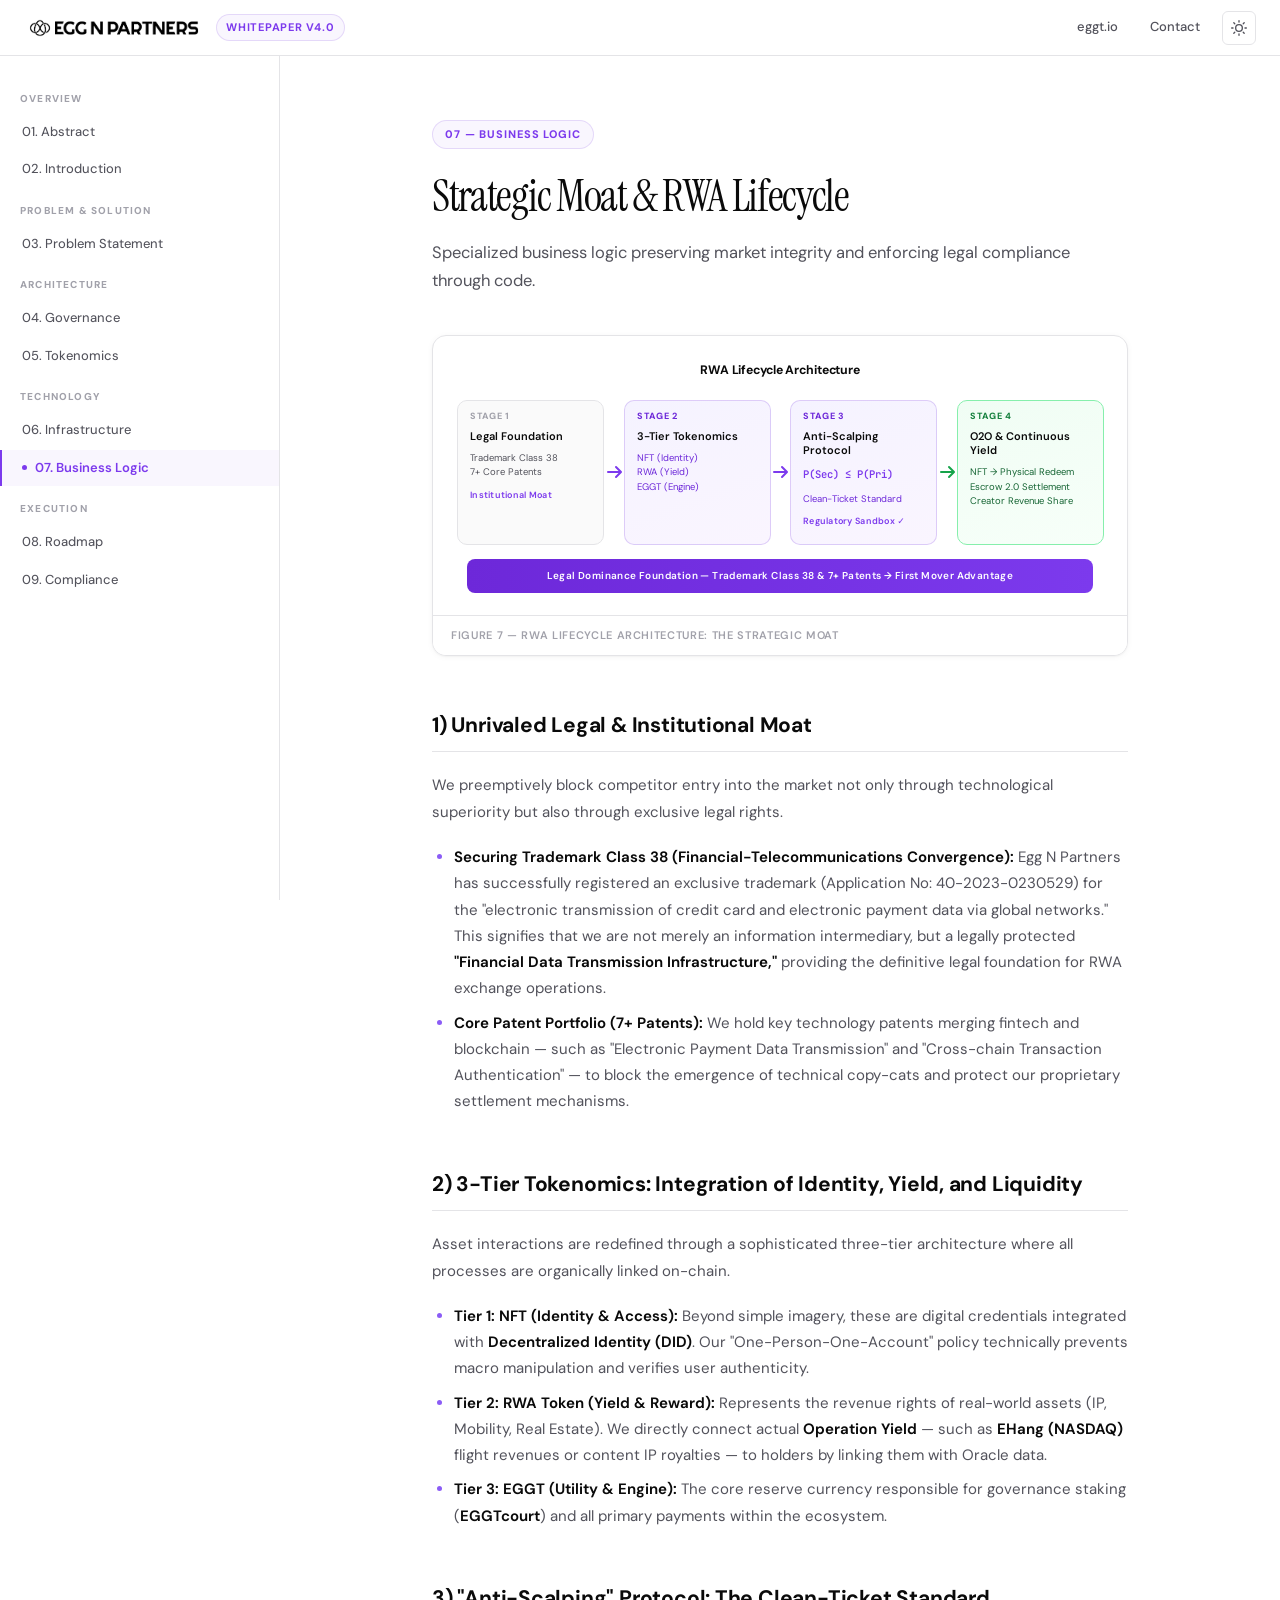
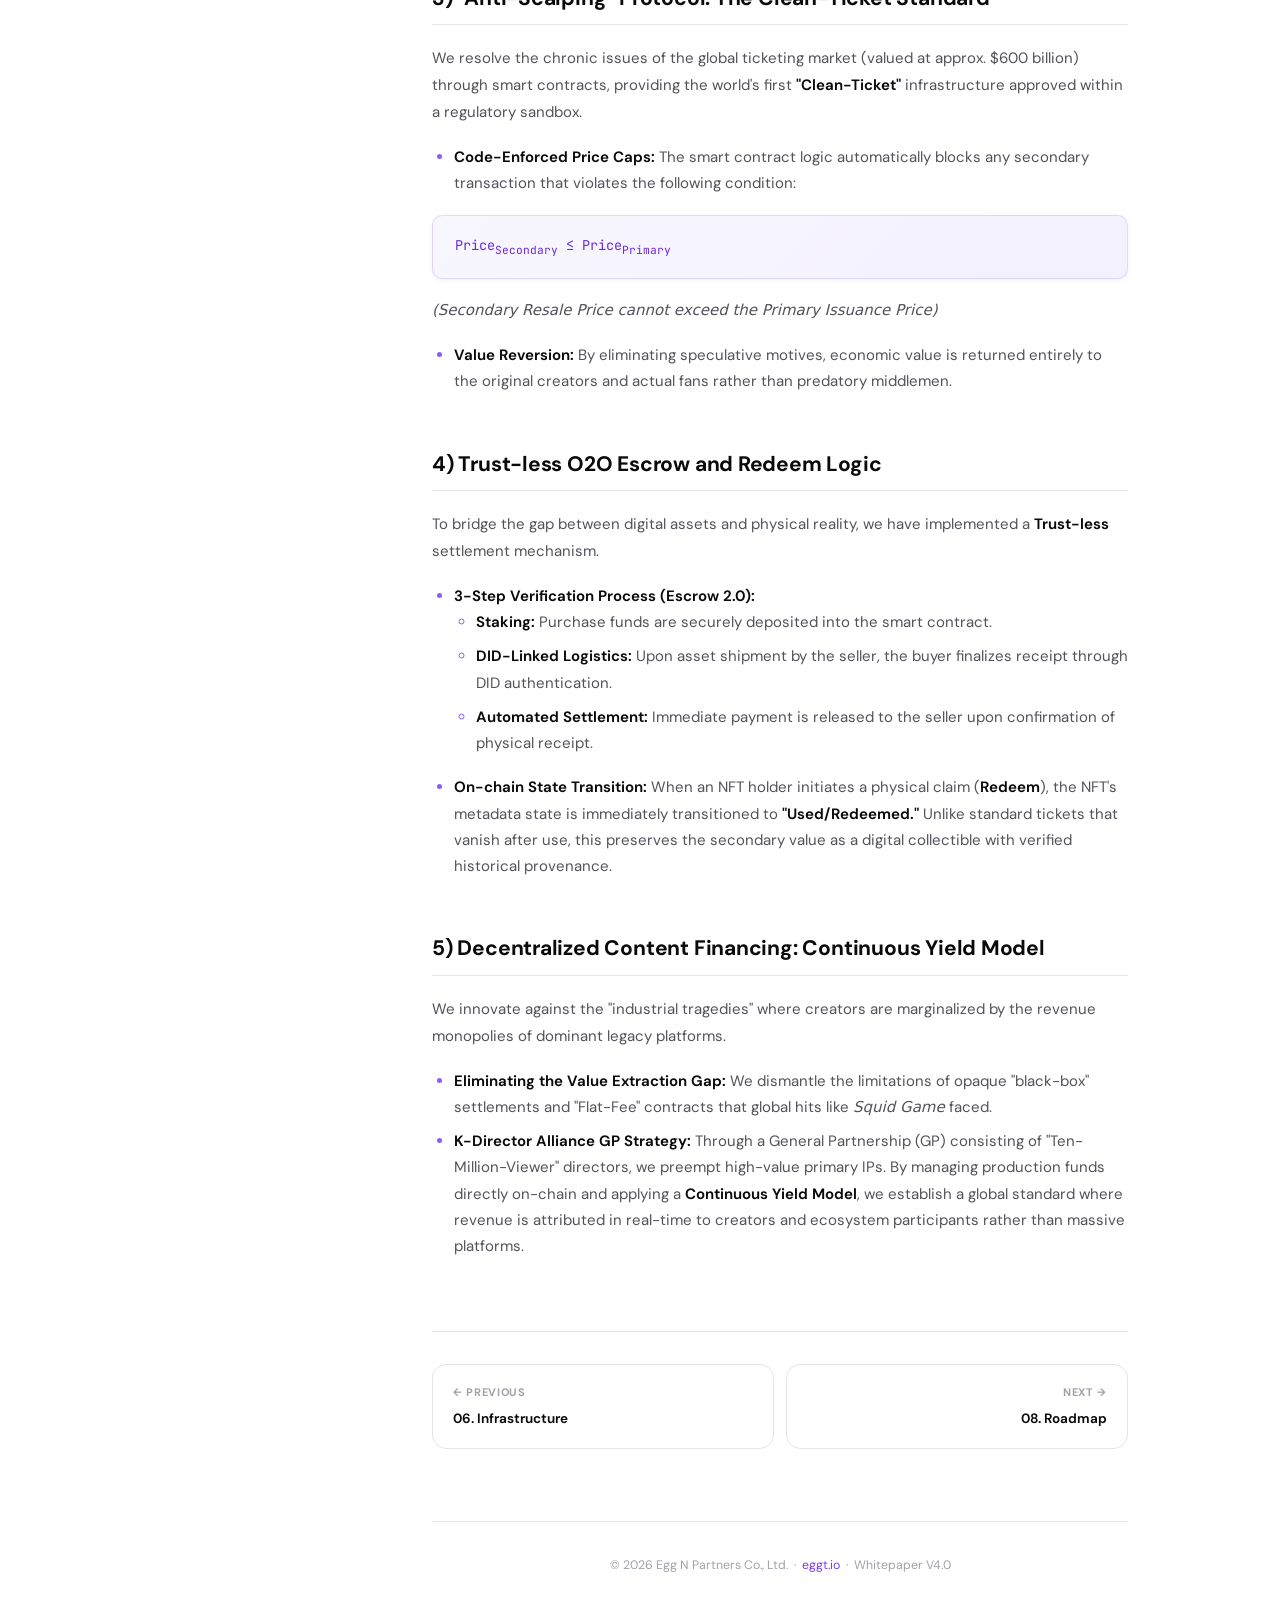
==== commit 01c1f6b5: "Add files via upload" ====
--- a/business-logic.html
+++ b/business-logic.html
@@ -113,18 +113,51 @@
 <div class="diagram-label">Figure 7 — RWA Lifecycle Architecture: The Strategic Moat</div>
 </div>
 
-<h2>Legal &amp; Institutional Moat</h2>
-<p>Egg N Partners has registered an exclusive <strong>Trademark Class 38</strong> (Application No: 40-2023-0230529) for "electronic transmission of credit card and electronic payment data via global networks," alongside a core patent portfolio of 7+ patents covering fintech-blockchain convergence.</p>
-
-<h2>Anti-Scalping Protocol</h2>
-<p>The world's first "Clean-Ticket" infrastructure approved within a regulatory sandbox. Smart contract logic automatically blocks any secondary transaction where the resale price exceeds the primary issuance price:</p>
+<h2>1) Unrivaled Legal &amp; Institutional Moat</h2>
+<p>We preemptively block competitor entry into the market not only through technological superiority but also through exclusive legal rights.</p>
+<ul>
+  <li><strong>Securing Trademark Class 38 (Financial-Telecommunications Convergence):</strong> Egg N Partners has successfully registered an exclusive trademark (Application No: 40-2023-0230529) for the "electronic transmission of credit card and electronic payment data via global networks." This signifies that we are not merely an information intermediary, but a legally protected <strong>"Financial Data Transmission Infrastructure,"</strong> providing the definitive legal foundation for RWA exchange operations.</li>
+  <li><strong>Core Patent Portfolio (7+ Patents):</strong> We hold key technology patents merging fintech and blockchain — such as "Electronic Payment Data Transmission" and "Cross-chain Transaction Authentication" — to block the emergence of technical copy-cats and protect our proprietary settlement mechanisms.</li>
+</ul>
+
+<h2>2) 3-Tier Tokenomics: Integration of Identity, Yield, and Liquidity</h2>
+<p>Asset interactions are redefined through a sophisticated three-tier architecture where all processes are organically linked on-chain.</p>
+<ul>
+  <li><strong>Tier 1: NFT (Identity &amp; Access):</strong> Beyond simple imagery, these are digital credentials integrated with <strong>Decentralized Identity (DID)</strong>. Our "One-Person-One-Account" policy technically prevents macro manipulation and verifies user authenticity.</li>
+  <li><strong>Tier 2: RWA Token (Yield &amp; Reward):</strong> Represents the revenue rights of real-world assets (IP, Mobility, Real Estate). We directly connect actual <strong>Operation Yield</strong> — such as <strong>EHang (NASDAQ)</strong> flight revenues or content IP royalties — to holders by linking them with Oracle data.</li>
+  <li><strong>Tier 3: EGGT (Utility &amp; Engine):</strong> The core reserve currency responsible for governance staking (<strong>EGGTcourt</strong>) and all primary payments within the ecosystem.</li>
+</ul>
+
+<h2>3) "Anti-Scalping" Protocol: The Clean-Ticket Standard</h2>
+<p>We resolve the chronic issues of the global ticketing market (valued at approx. $600 billion) through smart contracts, providing the world's first <strong>"Clean-Ticket"</strong> infrastructure approved within a regulatory sandbox.</p>
+<ul>
+  <li><strong>Code-Enforced Price Caps:</strong> The smart contract logic automatically blocks any secondary transaction that violates the following condition:</li>
+</ul>
 <div class="formula">Price<sub>Secondary</sub> ≤ Price<sub>Primary</sub></div>
-
-<h2>Trust-less O2O Escrow</h2>
-<p>A 3-step verification process: <strong>Staking</strong> (funds deposited into smart contract) → <strong>DID-Linked Logistics</strong> (buyer confirms via DID authentication) → <strong>Automated Settlement</strong> (immediate payment on physical receipt confirmation). When an NFT holder initiates a physical claim, metadata transitions to "Used/Redeemed."</p>
-
-<h2>Decentralized Content Financing</h2>
-<p>Through the K-Director Alliance GP, high-value primary IPs are preempted and production funds managed on-chain with a Continuous Yield Model — revenue is attributed in real-time to creators and ecosystem participants.</p>
+<p><em>(Secondary Resale Price cannot exceed the Primary Issuance Price)</em></p>
+<ul>
+  <li><strong>Value Reversion:</strong> By eliminating speculative motives, economic value is returned entirely to the original creators and actual fans rather than predatory middlemen.</li>
+</ul>
+
+<h2>4) Trust-less O2O Escrow and Redeem Logic</h2>
+<p>To bridge the gap between digital assets and physical reality, we have implemented a <strong>Trust-less</strong> settlement mechanism.</p>
+<ul>
+  <li><strong>3-Step Verification Process (Escrow 2.0):</strong>
+    <ul>
+      <li><strong>Staking:</strong> Purchase funds are securely deposited into the smart contract.</li>
+      <li><strong>DID-Linked Logistics:</strong> Upon asset shipment by the seller, the buyer finalizes receipt through DID authentication.</li>
+      <li><strong>Automated Settlement:</strong> Immediate payment is released to the seller upon confirmation of physical receipt.</li>
+    </ul>
+  </li>
+  <li><strong>On-chain State Transition:</strong> When an NFT holder initiates a physical claim (<strong>Redeem</strong>), the NFT's metadata state is immediately transitioned to <strong>"Used/Redeemed."</strong> Unlike standard tickets that vanish after use, this preserves the secondary value as a digital collectible with verified historical provenance.</li>
+</ul>
+
+<h2>5) Decentralized Content Financing: Continuous Yield Model</h2>
+<p>We innovate against the "industrial tragedies" where creators are marginalized by the revenue monopolies of dominant legacy platforms.</p>
+<ul>
+  <li><strong>Eliminating the Value Extraction Gap:</strong> We dismantle the limitations of opaque "black-box" settlements and "Flat-Fee" contracts that global hits like <em>Squid Game</em> faced.</li>
+  <li><strong>K-Director Alliance GP Strategy:</strong> Through a General Partnership (GP) consisting of "Ten-Million-Viewer" directors, we preempt high-value primary IPs. By managing production funds directly on-chain and applying a <strong>Continuous Yield Model</strong>, we establish a global standard where revenue is attributed in real-time to creators and ecosystem participants rather than massive platforms.</li>
+</ul>
 <div class="page-nav">
   <a href="infrastructure.html"><span class="page-nav-label">← Previous</span><span class="page-nav-title">06. Infrastructure</span></a>
   <a class="next" href="roadmap.html"><span class="page-nav-label">Next →</span><span class="page-nav-title">08. Roadmap</span></a>
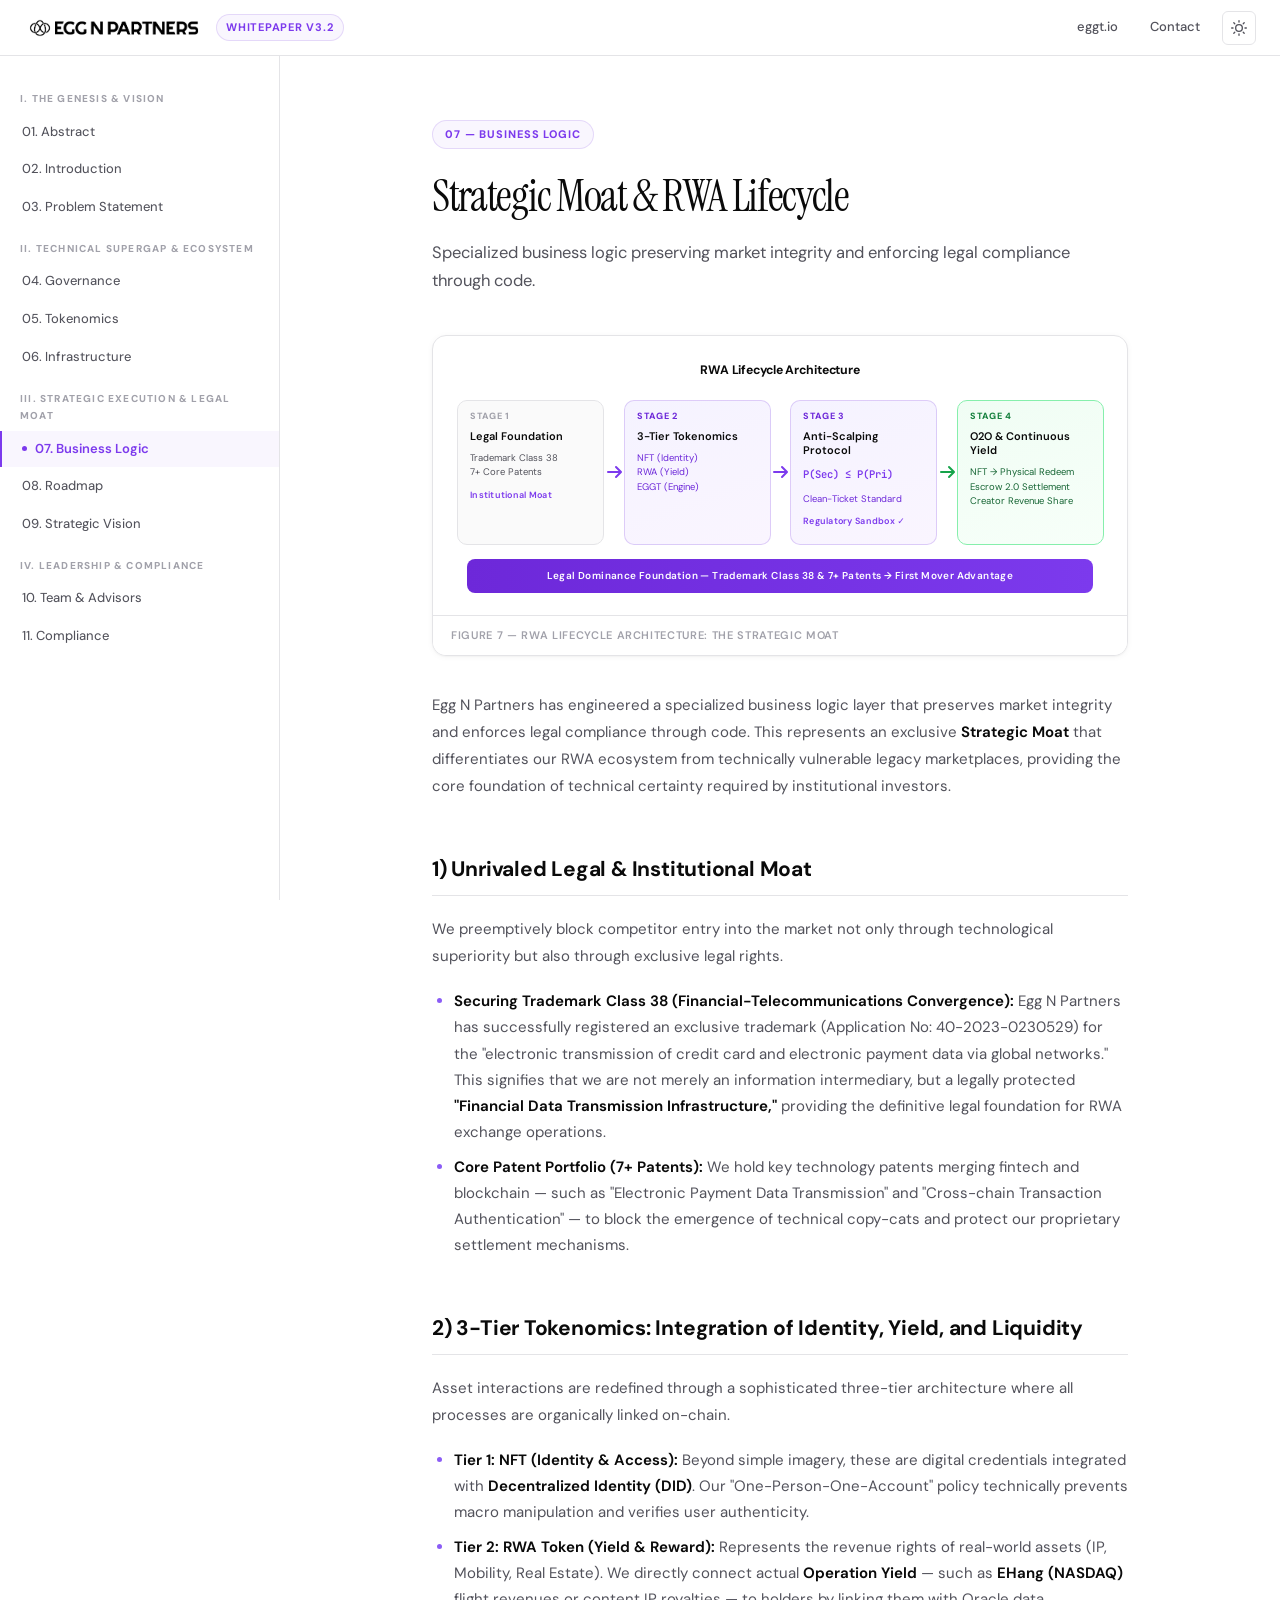
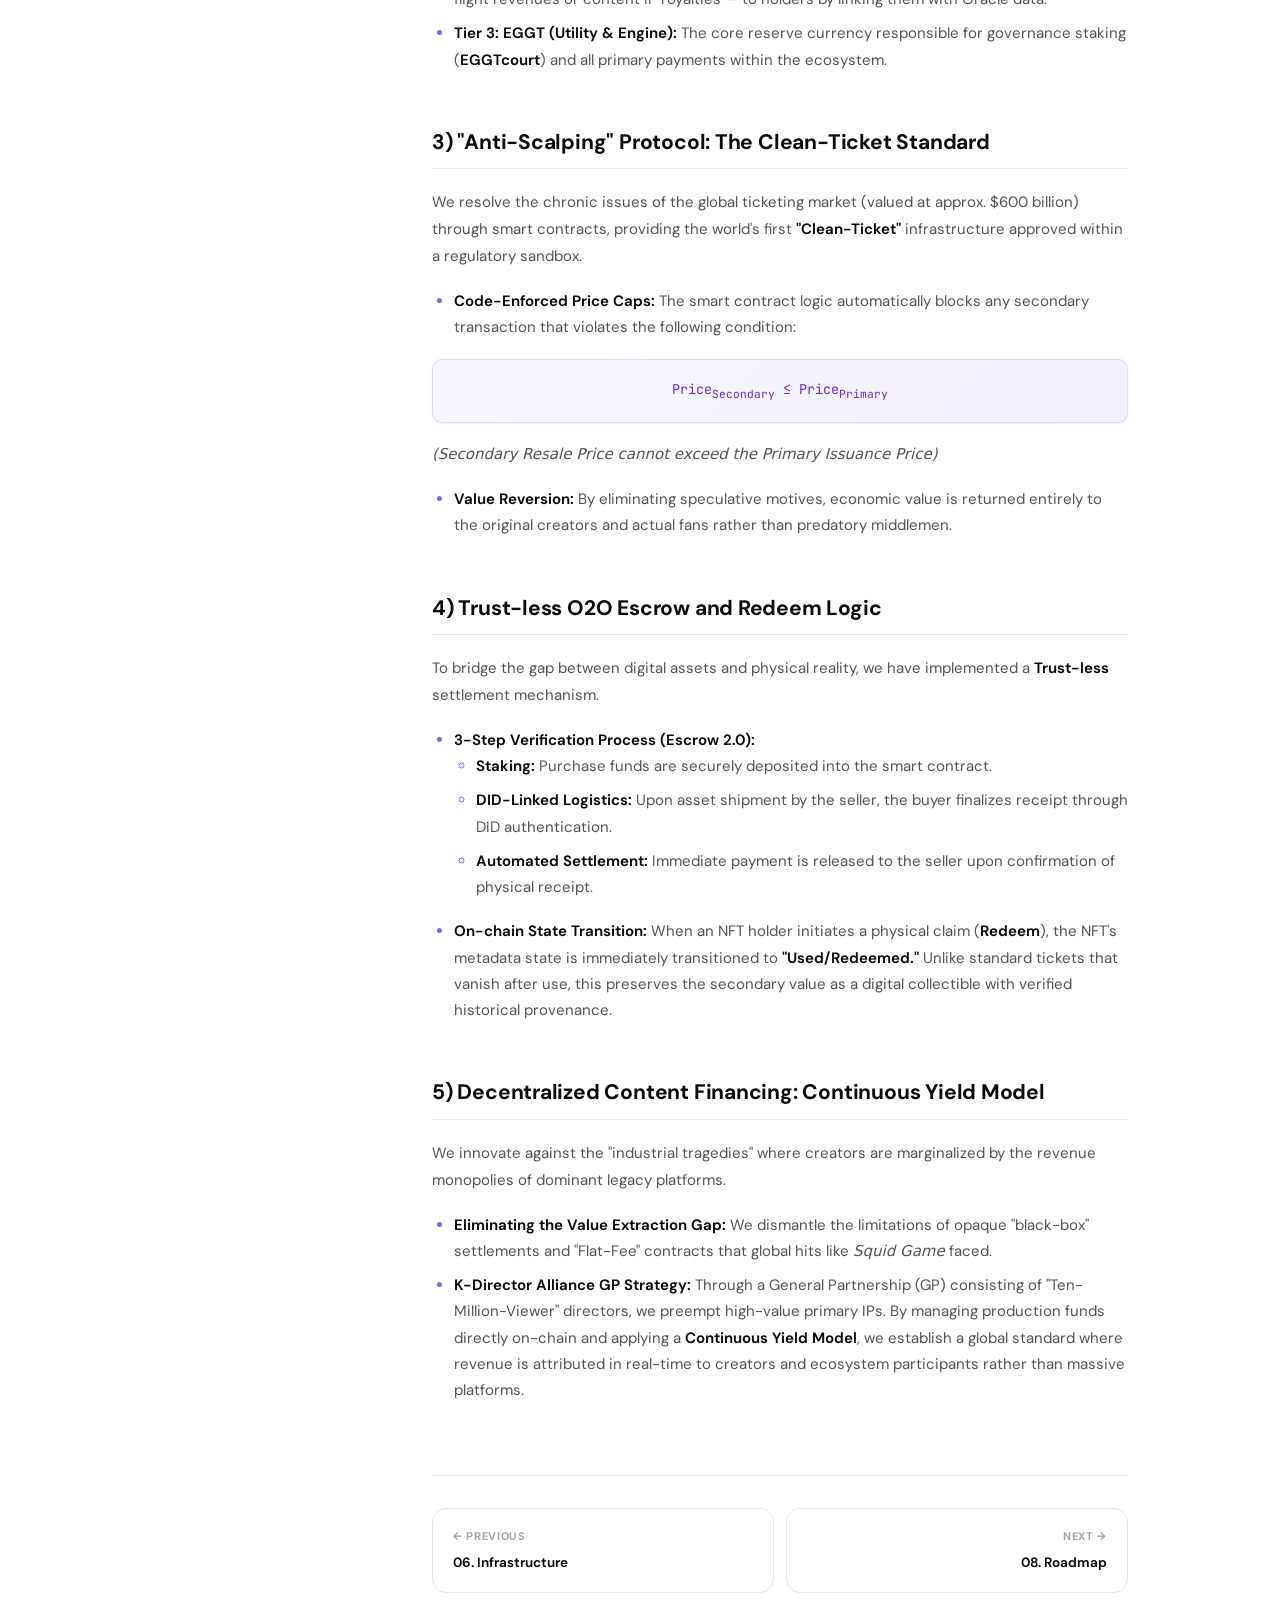
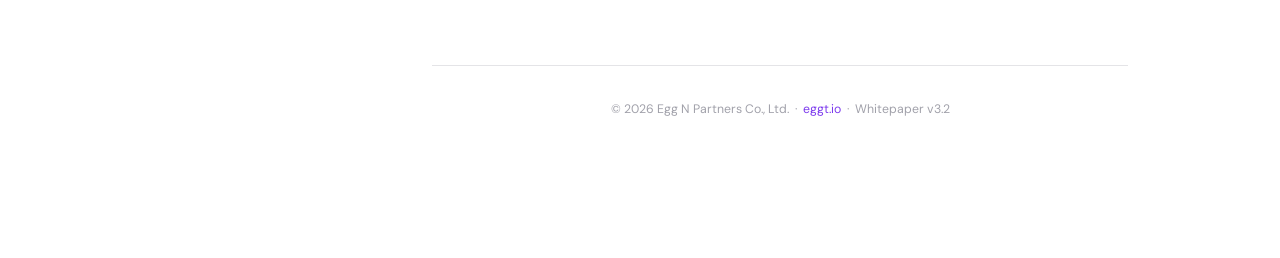
==== commit 78b90528: "Add files via upload" ====
--- a/business-logic.html
+++ b/business-logic.html
@@ -14,7 +14,7 @@
 <header class="site-header">
   <a class="header-logo" href="index.html">
     <div class="logo-svg-wrap"><svg xmlns="http://www.w3.org/2000/svg" xmlns:xlink="http://www.w3.org/1999/xlink" width="auto" zoomAndPan="magnify" viewBox="0 0 1500 149.999998" height="38" preserveAspectRatio="xMidYMid meet" version="1.0"><defs><filter x="0%" y="0%" width="100%" height="100%" id="5ac03037b3"><feColorMatrix values="0 0 0 0 1 0 0 0 0 1 0 0 0 0 1 0 0 0 1 0" color-interpolation-filters="sRGB"/></filter><filter x="0%" y="0%" width="100%" height="100%" id="50285e52c9"><feColorMatrix values="0 0 0 0 1 0 0 0 0 1 0 0 0 0 1 0.2126 0.7152 0.0722 0 0" color-interpolation-filters="sRGB"/></filter><clipPath id="2e9ec977f3"><path d="M 258.179688 19.03125 L 1452 19.03125 L 1452 130.78125 L 258.179688 130.78125 Z M 258.179688 19.03125 " clip-rule="nonzero"/></clipPath><mask id="2c825d4673"><g filter="url(#5ac03037b3)"><g filter="url(#50285e52c9)" transform="matrix(0.807302, 0, 0, 0.809783, 258.178797, 19.030196)"><image x="0" y="0" width="1479" xlink:href="[data-uri]" height="138" preserveAspectRatio="xMidYMid meet"/></g></g></mask><clipPath id="3f7630f7ee"><path d="M 47.796875 0 L 219.546875 0 L 219.546875 150 L 47.796875 150 Z M 47.796875 0 " clip-rule="nonzero"/></clipPath><mask id="4c687fed88"><g filter="url(#5ac03037b3)"><g filter="url(#50285e52c9)" transform="matrix(0.196777, 0, 0, 0.196777, 2.339456, -56.421556)"><image x="0" y="0" width="1334" xlink:href="[data-uri]" height="1334" preserveAspectRatio="xMidYMid meet"/></g></g></mask></defs><g clip-path="url(#2e9ec977f3)"><g mask="url(#2c825d4673)"><g transform="matrix(0.807302, 0, 0, 0.809783, 258.178797, 19.030196)"><image x="0" y="0" width="1479" xlink:href="[data-uri]" height="138" preserveAspectRatio="xMidYMid meet"/></g></g></g><g clip-path="url(#3f7630f7ee)"><g mask="url(#4c687fed88)"><g transform="matrix(0.196777, 0, 0, 0.196777, 2.339456, -56.421556)"><image x="0" y="0" width="1334" xlink:href="[data-uri]" height="1334" preserveAspectRatio="xMidYMid meet"/></g></g></g></svg></div>
-    <span class="header-tag">Whitepaper v4.0</span>
+    <span class="header-tag">Whitepaper v3.2</span>
   </a>
   <div class="header-right">
     <a class="header-link" href="https://www.eggt.io" target="_blank">eggt.io</a>
@@ -24,34 +24,32 @@
       <svg viewBox="0 0 24 24"><line x1="3" y1="6" x2="21" y2="6"/><line x1="3" y1="12" x2="21" y2="12"/><line x1="3" y1="18" x2="21" y2="18"/></svg>
     </button>
   </div>
-</header>
-<nav class="sidebar" id="sidebar">
-  <div class="nav-group">
-    <div class="nav-group-label">Overview</div>
-    <a class="nav-link" href="index.html">01. Abstract</a>
-    <a class="nav-link" href="introduction.html">02. Introduction</a>
-  </div>
-  <div class="nav-group">
-    <div class="nav-group-label">Problem & Solution</div>
-    <a class="nav-link" href="problem.html">03. Problem Statement</a>
-  </div>
-  <div class="nav-group">
-    <div class="nav-group-label">Architecture</div>
-    <a class="nav-link" href="governance.html">04. Governance</a>
-    <a class="nav-link" href="tokenomics.html">05. Tokenomics</a>
-  </div>
-  <div class="nav-group">
-    <div class="nav-group-label">Technology</div>
-    <a class="nav-link" href="infrastructure.html">06. Infrastructure</a>
-    <a class="nav-link active" href="business-logic.html">07. Business Logic</a>
-  </div>
-  <div class="nav-group">
-    <div class="nav-group-label">Execution</div>
-    <a class="nav-link" href="roadmap.html">08. Roadmap</a>
-    <a class="nav-link" href="compliance.html">09. Compliance</a>
-  </div>
-</nav>
-<main class="main">
+</header>
+<nav class="sidebar" id="sidebar">
+  <div class="nav-group">
+    <div class="nav-group-label">I. The Genesis &amp; Vision</div>
+    <a class="nav-link" href="index.html">01. Abstract</a>
+    <a class="nav-link" href="introduction.html">02. Introduction</a>
+    <a class="nav-link" href="problem.html">03. Problem Statement</a>
+  </div>
+  <div class="nav-group">
+    <div class="nav-group-label">II. Technical Supergap &amp; Ecosystem</div>
+    <a class="nav-link" href="governance.html">04. Governance</a>
+    <a class="nav-link" href="tokenomics.html">05. Tokenomics</a>
+    <a class="nav-link" href="infrastructure.html">06. Infrastructure</a>
+  </div>
+  <div class="nav-group">
+    <div class="nav-group-label">III. Strategic Execution &amp; Legal Moat</div>
+    <a class="nav-link active" href="business-logic.html">07. Business Logic</a>
+    <a class="nav-link" href="roadmap.html">08. Roadmap</a>
+    <a class="nav-link" href="strategic-vision.html">09. Strategic Vision</a>
+  </div>
+  <div class="nav-group">
+    <div class="nav-group-label">IV. Leadership &amp; Compliance</div>
+    <a class="nav-link" href="team.html">10. Team &amp; Advisors</a>
+    <a class="nav-link" href="compliance.html">11. Compliance</a>
+  </div>
+</nav><main class="main">
 <div class="content">
 <div class="page-content">
 <span class="badge">07 — Business Logic</span>
@@ -110,9 +108,11 @@
 </div>
 <div class="diag-footer-bar bar-purple">Legal Dominance Foundation — Trademark Class 38 &amp; 7+ Patents → First Mover Advantage</div>
 </div>
-<div class="diagram-label">Figure 7 — RWA Lifecycle Architecture: The Strategic Moat</div>
-</div>
-
+<div class="diagram-label">Figure 7 — RWA Lifecycle Architecture: The Strategic Moat</div>
+</div>
+
+<p>Egg N Partners has engineered a specialized business logic layer that preserves market integrity and enforces legal compliance through code. This represents an exclusive <strong>Strategic Moat</strong> that differentiates our RWA ecosystem from technically vulnerable legacy marketplaces, providing the core foundation of technical certainty required by institutional investors.</p>
+
 <h2>1) Unrivaled Legal &amp; Institutional Moat</h2>
 <p>We preemptively block competitor entry into the market not only through technological superiority but also through exclusive legal rights.</p>
 <ul>
@@ -163,7 +163,7 @@
   <a class="next" href="roadmap.html"><span class="page-nav-label">Next →</span><span class="page-nav-title">08. Roadmap</span></a>
 </div>
 <div class="doc-footer">
-  <p>&copy; 2026 Egg N Partners Co., Ltd. &nbsp;&middot;&nbsp; <a href="https://www.eggt.io" target="_blank">eggt.io</a> &nbsp;&middot;&nbsp; Whitepaper V4.0</p>
+  <p>&copy; 2026 Egg N Partners Co., Ltd. &nbsp;&middot;&nbsp; <a href="https://www.eggt.io" target="_blank">eggt.io</a> &nbsp;&middot;&nbsp; Whitepaper v3.2</p>
 </div>
 </div>
 </div>
--- a/style.css
+++ b/style.css
@@ -232,9 +232,13 @@
   font-size:0.9rem;background:linear-gradient(135deg,#F8F7FF,#F3F0FF);
   padding:18px 22px;border-radius:var(--radius);margin:18px 0;
   border:1px solid var(--purple-border);color:var(--purple);
-  overflow-x:auto;display:block;
+  overflow-x:auto;display:block;text-align:center;
   box-shadow:var(--shadow-sm);
 }
+.formula .katex-display{margin:0}
+.formula .katex{font-size:1.2rem;color:var(--text)}
+[data-theme="dark"] .formula{background:linear-gradient(135deg,rgba(109,40,217,0.12),rgba(124,58,237,0.08));border-color:rgba(167,139,250,0.25)}
+[data-theme="dark"] .formula .katex{color:var(--text)}
 
 /* DIAGRAMS */
 .diagram-container{
@@ -1008,3 +1012,992 @@
 [data-theme="dark"] .diag-title{color:var(--fg)}
 /* Introduction dark-bg header */
 [data-theme="dark"] .diag-col-head.dark-bg{background:#1a1a2e;color:var(--fg)}
+
+/* ══════════════════════════════════════════
+   MOBILE RESPONSIVE — COMPREHENSIVE FIX
+   Targets: diagrams, stat-grid, phase-grid,
+   page-nav, tables, formulas, all diag-* layouts
+   ══════════════════════════════════════════ */
+
+/* ── Tablet (≤900px) — sidebar collapses ── */
+@media (max-width: 900px) {
+
+  /* Diagrams: remove min-height, allow wrap */
+  .diag-cols {
+    flex-direction: column;
+    min-height: unset;
+    gap: 8px;
+  }
+  .diag-arrow {
+    width: 100%;
+    height: 28px;
+    justify-content: center;
+    transform: rotate(90deg);
+  }
+  .diag-col {
+    border-radius: var(--radius);
+    min-width: unset;
+    width: 100%;
+  }
+
+  /* Stages: wrap into 2 columns then stack */
+  .diag-stages {
+    flex-wrap: wrap;
+    min-height: unset;
+    gap: 8px;
+  }
+  .diag-stage {
+    flex: 1 1 calc(50% - 4px);
+    min-width: 0;
+  }
+  .diag-stage-connector {
+    display: none;
+  }
+
+  /* Dual columns: stack vertically */
+  .diag-dual {
+    grid-template-columns: 1fr;
+    gap: 8px;
+  }
+  .diag-dual-connect {
+    width: 100%;
+    height: 40px;
+  }
+  .diag-dual-connect::before {
+    top: 50%;
+    left: 50%;
+    right: auto;
+    width: 2px;
+    height: 100%;
+    transform: translate(-50%, -50%);
+  }
+
+  /* Layers: comfortable on tablet */
+  .diag-layers {
+    gap: 8px;
+  }
+
+  /* Inner HTML diagram padding */
+  .diag-inner {
+    padding: 16px 12px;
+    gap: 12px;
+  }
+
+  /* Stat grid: always 2-col on tablet */
+  .stat-grid {
+    grid-template-columns: repeat(2, 1fr);
+    gap: 12px;
+  }
+
+  /* Phase grid: already 1-col from original rule ✓ */
+
+  /* Page nav: full width */
+  .page-nav {
+    grid-template-columns: 1fr;
+  }
+
+  /* diagram-container inner padding */
+  .diagram-container {
+    margin: 24px 0;
+  }
+
+  /* Tables: allow horizontal scroll */
+  .table-wrap {
+    overflow-x: auto;
+    -webkit-overflow-scrolling: touch;
+  }
+
+  /* Heading scale */
+  h1 { font-size: 2rem; }
+  h2 { font-size: 1.2rem; margin-top: 36px; }
+  h3 { font-size: 1rem; }
+
+  /* Callout padding */
+  .callout {
+    padding: 16px 18px;
+  }
+
+  /* Diagram label */
+  .diagram-label {
+    font-size: 10px;
+    padding: 8px 14px;
+  }
+
+  /* Diag col-head: allow wrap on tablet */
+  .diag-col-head {
+    white-space: normal;
+    word-break: break-word;
+    font-size: 11px;
+    padding: 8px 12px;
+  }
+
+  /* Stat value scale */
+  .stat-value {
+    font-size: 1.7rem;
+  }
+
+  /* Formula: horizontal scroll */
+  .formula {
+    font-size: 0.82rem;
+    overflow-x: auto;
+    white-space: nowrap;
+    padding: 14px 16px;
+  }
+
+  /* Sidebar footer */
+  .sidebar-footer {
+    display: none;
+  }
+}
+
+/* ── Mobile (≤600px) — compact everything ── */
+@media (max-width: 600px) {
+
+  /* Root font */
+  html { font-size: 14px; }
+
+  /* Header */
+  .site-header {
+    padding: 0 14px;
+    gap: 10px;
+  }
+  .header-logo-text {
+    font-size: 12px;
+  }
+  .header-tag {
+    display: none;
+  }
+
+  /* Content */
+  .content {
+    padding: 20px 14px 80px;
+  }
+
+  /* Headings */
+  h1 {
+    font-size: 1.65rem;
+    letter-spacing: -0.02em;
+  }
+  h2 {
+    font-size: 1.1rem;
+    margin-top: 32px;
+  }
+  h3 {
+    font-size: 0.97rem;
+  }
+  .subtitle {
+    font-size: 0.97rem;
+  }
+
+  /* Stat grid: single column */
+  .stat-grid {
+    grid-template-columns: 1fr;
+    gap: 10px;
+  }
+  .stat-value {
+    font-size: 1.55rem;
+  }
+  .stat-card {
+    padding: 16px 14px;
+  }
+
+  /* Phase cards */
+  .phase-card {
+    padding: 18px 16px 16px;
+  }
+
+  /* Diagram inner */
+  .diag-inner {
+    padding: 12px 10px;
+  }
+  .diag-title {
+    font-size: 11px;
+  }
+
+  /* Stages: stack on mobile */
+  .diag-stages {
+    flex-direction: column;
+    gap: 6px;
+  }
+  .diag-stage {
+    flex: unset;
+    width: 100%;
+  }
+
+  /* Layers */
+  .diag-layer {
+    padding: 12px 12px;
+    gap: 8px;
+  }
+  .diag-layer-badge {
+    display: none;
+  }
+
+  /* Diag items */
+  .diag-item {
+    padding: 8px 10px;
+  }
+  .diag-item-title {
+    font-size: 11px;
+  }
+  .diag-item-sub {
+    font-size: 9.5px;
+  }
+
+  /* Tags */
+  .diag-tag {
+    font-size: 9px;
+    padding: 2px 6px;
+  }
+
+  /* Callout */
+  .callout {
+    padding: 14px 16px;
+    margin: 20px 0;
+  }
+  .callout p {
+    font-size: 0.88rem;
+  }
+
+  /* Info box */
+  .info-box {
+    padding: 16px 18px;
+  }
+
+  /* Formula */
+  .formula {
+    font-size: 0.78rem;
+    padding: 12px 14px;
+  }
+
+  /* Page nav */
+  .page-nav {
+    margin-top: 48px;
+    padding-top: 24px;
+    gap: 8px;
+  }
+  .page-nav a {
+    padding: 14px 16px;
+  }
+  .page-nav-title {
+    font-size: 12.5px;
+  }
+
+  /* Footer */
+  .doc-footer {
+    margin-top: 48px;
+  }
+  .doc-footer p {
+    font-size: 0.75rem;
+  }
+
+  /* Table: smaller text */
+  table {
+    font-size: 0.8rem;
+  }
+  thead th {
+    font-size: 0.7rem;
+    padding: 10px 12px;
+  }
+  tbody td {
+    padding: 10px 12px;
+  }
+
+  /* Diagram container */
+  .diagram-container {
+    margin: 18px 0;
+    border-radius: var(--radius);
+  }
+
+  /* Diag-col body padding */
+  .diag-col-body {
+    padding: 8px;
+    gap: 5px;
+  }
+
+  /* Badge */
+  .badge {
+    font-size: 10px;
+    padding: 3px 10px;
+    margin-bottom: 16px;
+  }
+
+  /* KV rows in diagrams */
+  .diag-kv {
+    padding: 4px 0;
+  }
+  .diag-kv-val {
+    font-size: 10.5px;
+  }
+
+  /* Footer bar */
+  .diag-footer-bar {
+    font-size: 9px;
+    padding: 7px 10px;
+    margin: 10px 6px 2px;
+  }
+}
+
+/* ── Very small (≤380px) ── */
+@media (max-width: 380px) {
+  html { font-size: 13px; }
+  .content { padding: 16px 12px 72px; }
+  h1 { font-size: 1.45rem; }
+  .diag-col-head { font-size: 10px; padding: 7px 10px; }
+  .diag-item-title { font-size: 10.5px; }
+}
+
+/* ══════════════════════════════════════════
+   MOBILE SIDEBAR BUG FIXES
+   ══════════════════════════════════════════ */
+
+/* 1. Kill the slideInLeft animation on mobile — it fights transform:translateX(-100%) */
+@media (max-width: 900px) {
+  .sidebar {
+    animation: none !important;
+    /* Ensure sidebar starts fully hidden, no animation override */
+    transform: translateX(-100%);
+    transition: transform 0.3s cubic-bezier(0.22,1,0.36,1),
+                box-shadow 0.3s;
+  }
+  .sidebar.open {
+    transform: translateX(0);
+    box-shadow: 4px 0 40px rgba(0,0,0,0.18);
+  }
+
+  /* 2. Dark overlay behind sidebar when open */
+  .sidebar-overlay {
+    display: none;
+    position: fixed;
+    inset: 0;
+    background: rgba(0,0,0,0.45);
+    z-index: 89;
+    backdrop-filter: blur(2px);
+    -webkit-backdrop-filter: blur(2px);
+    opacity: 0;
+    transition: opacity 0.3s;
+  }
+  .sidebar-overlay.visible {
+    display: block;
+    opacity: 1;
+  }
+}
+
+/* Dark mode overlay */
+[data-theme="dark"] .sidebar-overlay {
+  background: rgba(0,0,0,0.65);
+}
+
+/* ══════════════════════════════════════════
+   MOBILE ARROW / CONNECTOR FIX
+   The existing bug-fix sets width:auto!important on .diag-arrow svg
+   which causes SVGs to stretch on mobile. Override with fixed px.
+   ══════════════════════════════════════════ */
+
+@media (max-width: 900px) {
+
+  /* Arrow: horizontal strip pointing down */
+  .diag-arrow {
+    width: 100% !important;
+    height: 32px !important;
+    flex-direction: row;
+    transform: none !important;   /* no CSS rotate — use a down-arrow SVG instead */
+    padding: 0;
+    position: relative;
+  }
+
+  /* Hide the original sideways SVG arrow */
+  .diag-arrow svg {
+    display: none !important;
+  }
+
+  /* Draw a simple downward arrow using pure CSS pseudo-element */
+  .diag-arrow::after {
+    content: '';
+    display: block;
+    margin: auto;
+    width: 0;
+    height: 0;
+    border-left: 10px solid transparent;
+    border-right: 10px solid transparent;
+    border-top: 12px solid var(--purple-mid);
+  }
+  .diag-arrow.a-green::after {
+    border-top-color: #16A34A;
+  }
+
+  /* Prevent diag-cols flex children from stretching to full height */
+  .diag-cols {
+    align-items: stretch;
+  }
+
+  /* diag-col: remove fixed width from desktop */
+  .diag-col {
+    flex: unset !important;
+    width: 100% !important;
+    min-width: unset !important;
+  }
+
+  /* Stage connectors: also hide on mobile (stages stack vertically) */
+  .diag-stage-connector {
+    display: none !important;
+  }
+
+  /* diag-inner: no horizontal overflow */
+  .diag-inner {
+    overflow: hidden;
+  }
+}
+
+@media (max-width: 600px) {
+  .diag-arrow {
+    height: 24px !important;
+  }
+  .diag-arrow::after {
+    border-left-width: 8px;
+    border-right-width: 8px;
+    border-top-width: 10px;
+  }
+}
+
+/* Mobile diagram art-direction pass */
+@media (max-width: 900px) {
+  .diagram-container.diag-html {
+    background:linear-gradient(180deg,var(--bg),var(--bg-secondary));
+  }
+
+  .diagram-container.diag-html:hover {
+    transform:none;
+  }
+
+  .diag-inner {
+    padding:14px;
+  }
+
+  .diag-title {
+    max-width:280px;
+    margin:0 auto 14px;
+    font-size:11px;
+    line-height:1.35;
+    color:var(--fg-muted);
+  }
+
+  .diag-cols,
+  .diag-stages,
+  .diag-layers,
+  .diag-dual {
+    gap:10px;
+  }
+
+  .diag-col,
+  .diag-stage,
+  .diag-layer,
+  .diag-dual-col {
+    border-radius:12px;
+    box-shadow:0 1px 0 rgba(0,0,0,0.03),0 8px 24px rgba(0,0,0,0.045);
+  }
+
+  .diag-col:hover,
+  .diag-stage:hover,
+  .diag-layer:hover,
+  .diag-dual-col:hover {
+    transform:none;
+  }
+
+  .diag-arrow {
+    height:22px !important;
+    margin:-1px 0;
+  }
+
+  .diag-arrow::after {
+    filter:drop-shadow(0 3px 5px rgba(124,58,237,0.2));
+  }
+
+  .diag-stage-connector {
+    display:flex !important;
+    width:100% !important;
+    height:22px !important;
+    color:var(--purple-mid);
+    position:relative;
+  }
+
+  .diag-stage-connector svg {
+    display:none !important;
+  }
+
+  .diag-stage-connector::after {
+    content:'';
+    display:block;
+    margin:auto;
+    width:0;
+    height:0;
+    border-left:8px solid transparent;
+    border-right:8px solid transparent;
+    border-top:10px solid var(--purple-mid);
+    filter:drop-shadow(0 3px 5px rgba(124,58,237,0.18));
+  }
+
+  .diag-dual-connect {
+    height:34px;
+  }
+
+  .diag-dual-dot {
+    width:28px;
+    height:28px;
+    background:var(--bg);
+    box-shadow:0 0 0 5px var(--purple-bg);
+  }
+
+  .diag-dual-dot svg {
+    transform:rotate(90deg);
+  }
+
+  .diag-layer-icon {
+    width:34px;
+    height:34px;
+    flex:0 0 34px;
+    display:flex;
+    align-items:center;
+    justify-content:center;
+    border-radius:10px;
+    background:rgba(124,58,237,0.07);
+    border:1px solid rgba(124,58,237,0.12);
+  }
+
+  .diag-layer-icon svg {
+    width:28px !important;
+    height:28px !important;
+  }
+
+  .diag-layer {
+    align-items:center;
+  }
+
+  .diagram-label {
+    line-height:1.35;
+    letter-spacing:0.04em;
+  }
+}
+
+@media (max-width: 600px) {
+  .diagram-container {
+    margin:20px -2px;
+  }
+
+  .diag-inner {
+    padding:12px;
+  }
+
+  .diag-title {
+    max-width:250px;
+    margin-bottom:12px;
+    font-size:10.5px;
+  }
+
+  .diag-cols,
+  .diag-stages,
+  .diag-layers,
+  .diag-dual {
+    gap:8px;
+  }
+
+  .diag-col-head {
+    padding:8px 10px;
+    text-align:center;
+    font-size:10px;
+    line-height:1.25;
+    letter-spacing:0.075em;
+  }
+
+  .diag-col-body {
+    padding:7px;
+    gap:6px;
+  }
+
+  .diag-item {
+    padding:8px 9px;
+    border-radius:8px;
+  }
+
+  .diag-item-title {
+    font-size:10.75px;
+    line-height:1.28;
+  }
+
+  .diag-item-sub {
+    margin-top:1px;
+    font-size:9.25px;
+    line-height:1.32;
+  }
+
+  .diag-item[style*="text-align:center"] .diag-item-title {
+    font-size:1.22rem !important;
+    line-height:1.05;
+  }
+
+  .diag-tag {
+    padding:2px 6px;
+    font-size:8.75px;
+    line-height:1.2;
+  }
+
+  .diag-arrow,
+  .diag-stage-connector {
+    height:18px !important;
+  }
+
+  .diag-arrow::after,
+  .diag-stage-connector::after {
+    border-left-width:7px;
+    border-right-width:7px;
+    border-top-width:9px;
+  }
+
+  .diag-stage {
+    min-height:0;
+  }
+
+  .diag-stage-num {
+    padding:8px 10px 0;
+    font-size:8.5px;
+    line-height:1.25;
+  }
+
+  .diag-stage-title {
+    padding:3px 10px 3px;
+    font-size:10.75px;
+    line-height:1.28;
+  }
+
+  .diag-stage-mono {
+    padding:3px 10px;
+    font-size:10px;
+  }
+
+  .diag-stage-body {
+    padding:3px 10px 10px;
+  }
+
+  .diag-stage-line {
+    font-size:9.25px;
+    line-height:1.38;
+  }
+
+  .diag-stage-tag {
+    margin-top:4px;
+    font-size:8.75px;
+  }
+
+  .diag-layer {
+    padding:10px;
+    gap:8px;
+  }
+
+  .diag-layer-num {
+    width:28px;
+    height:28px;
+    border-radius:8px;
+    font-size:9px;
+  }
+
+  .diag-layer-icon {
+    width:30px;
+    height:30px;
+    flex-basis:30px;
+    border-radius:9px;
+  }
+
+  .diag-layer-icon svg {
+    width:24px !important;
+    height:24px !important;
+  }
+
+  .diag-layer-lbl {
+    font-size:8.5px;
+    line-height:1.2;
+  }
+
+  .diag-layer-title {
+    font-size:10.75px;
+    line-height:1.25;
+  }
+
+  .diag-layer-desc {
+    font-size:9px;
+    line-height:1.35;
+  }
+
+  .diag-layer-connector {
+    padding:0;
+    height:14px;
+  }
+
+  .diag-result {
+    padding:9px 12px;
+    border-radius:10px;
+  }
+
+  .diag-result span {
+    font-size:10px;
+  }
+
+  .diag-dual-connect {
+    height:28px;
+  }
+
+  .diag-dual-dot {
+    width:24px;
+    height:24px;
+  }
+
+  .diag-footer-bar {
+    margin:9px 5px 1px;
+    padding:7px 9px;
+    font-size:8.75px;
+    line-height:1.3;
+  }
+
+  .diagram-label {
+    padding:8px 12px;
+    font-size:9px;
+    text-align:center;
+  }
+}
+
+@media (max-width: 380px) {
+  .diagram-container {
+    margin-left:-4px;
+    margin-right:-4px;
+  }
+
+  .diag-inner {
+    padding:10px;
+  }
+
+  .diag-layer-icon {
+    display:none;
+  }
+}
+
+/* Mobile diagram refinement: tighter hierarchy, lighter connectors, less blockiness */
+@media (max-width: 600px) {
+  .diagram-container.diag-html {
+    border-radius:12px;
+    background:var(--bg);
+    box-shadow:0 8px 26px rgba(0,0,0,0.055);
+  }
+
+  .diag-inner {
+    padding:14px 12px 12px;
+  }
+
+  .diag-title {
+    max-width:100%;
+    margin-bottom:14px;
+    font-size:11.25px;
+    font-weight:750;
+    color:#4B4B55;
+    letter-spacing:0;
+  }
+
+  .diag-cols,
+  .diag-stages,
+  .diag-dual {
+    gap:0;
+  }
+
+  .diag-col,
+  .diag-stage,
+  .diag-dual-col {
+    border-radius:10px;
+    box-shadow:none;
+  }
+
+  .diag-col {
+    overflow:hidden;
+  }
+
+  .diag-col-head {
+    padding:8px 12px;
+    font-size:10px;
+    font-weight:850;
+    letter-spacing:0.09em;
+    background:rgba(250,250,250,0.9);
+  }
+
+  .diag-col-body {
+    padding:8px 10px 10px;
+    gap:6px;
+  }
+
+  .diag-col.c-green .diag-col-body {
+    display:grid;
+    grid-template-columns:repeat(2,minmax(0,1fr));
+    gap:7px;
+  }
+
+  .diag-col.c-green .diag-item.diag-item-hl,
+  .diag-col.c-green .diag-footer-bar {
+    grid-column:1 / -1;
+  }
+
+  .diag-col.c-green .diag-item {
+    min-height:48px;
+    display:flex;
+    flex-direction:column;
+    justify-content:center;
+  }
+
+  .diag-col.c-green .diag-item-title,
+  .diag-col.c-green .diag-item-sub {
+    overflow-wrap:anywhere;
+  }
+
+  .diag-item {
+    padding:8px 10px;
+    border-radius:7px;
+    background:rgba(255,255,255,0.66);
+  }
+
+  .diag-item:hover {
+    transform:none;
+    box-shadow:none;
+  }
+
+  .diag-item-title {
+    font-size:10.9px;
+    font-weight:750;
+  }
+
+  .diag-item-sub {
+    font-size:9.35px;
+    color:#71717A;
+  }
+
+  .c-purple .diag-item {
+    background:rgba(237,233,254,0.62);
+  }
+
+  .c-green .diag-item {
+    background:rgba(255,255,255,0.72);
+  }
+
+  .diag-tag {
+    border-radius:6px;
+    font-size:8.7px;
+    font-weight:750;
+  }
+
+  .diag-arrow,
+  .diag-stage-connector {
+    height:28px !important;
+    margin:0;
+    position:relative;
+  }
+
+  .diag-arrow::before,
+  .diag-stage-connector::before {
+    content:'';
+    position:absolute;
+    top:4px;
+    bottom:4px;
+    left:50%;
+    width:1px;
+    background:linear-gradient(180deg,rgba(124,58,237,0.08),rgba(124,58,237,0.55),rgba(124,58,237,0.08));
+  }
+
+  .diag-arrow::after,
+  .diag-stage-connector::after {
+    border-left-width:5px;
+    border-right-width:5px;
+    border-top-width:6px;
+    filter:none;
+  }
+
+  .diag-stage {
+    position:relative;
+    overflow:hidden;
+    border-color:var(--border);
+    background:var(--bg);
+  }
+
+  .diag-stage::before {
+    content:'';
+    position:absolute;
+    left:0;
+    top:0;
+    bottom:0;
+    width:3px;
+    background:var(--border);
+  }
+
+  .diag-stage.s-purple::before {
+    background:linear-gradient(180deg,#A78BFA,#7C3AED);
+  }
+
+  .diag-stage.s-green::before {
+    background:linear-gradient(180deg,#86EFAC,#16A34A);
+  }
+
+  .diag-stage-num {
+    padding:11px 13px 0 15px;
+    font-size:8.75px;
+    letter-spacing:0.12em;
+  }
+
+  .diag-stage-title {
+    padding:3px 13px 4px 15px;
+    font-size:11.2px;
+    font-weight:800;
+  }
+
+  .diag-stage-mono {
+    padding:4px 13px 2px 15px;
+    font-size:10px;
+  }
+
+  .diag-stage-body {
+    padding:4px 13px 12px 15px;
+  }
+
+  .diag-stage-line {
+    font-size:9.6px;
+  }
+
+  .diag-stage-tag {
+    font-size:9px;
+  }
+
+  .diag-footer-bar,
+  .diag-footer-bar.bar-purple {
+    margin:10px 0 0;
+    padding:9px 12px;
+    border-radius:9px;
+    border:1px solid rgba(124,58,237,0.22);
+    background:rgba(124,58,237,0.08);
+    color:#5B21B6;
+    font-size:9px;
+    font-weight:800;
+    line-height:1.25;
+    box-shadow:none;
+  }
+
+  .diag-layer {
+    box-shadow:none;
+    border-radius:10px;
+  }
+
+  .diagram-label {
+    border-top-color:var(--border-light);
+    background:var(--bg-secondary);
+    font-size:9px;
+    font-weight:800;
+    color:#A1A1AA;
+  }
+}
+
+@media (max-width: 340px) {
+  .diag-col.c-green .diag-col-body {
+    grid-template-columns:1fr;
+  }
+}
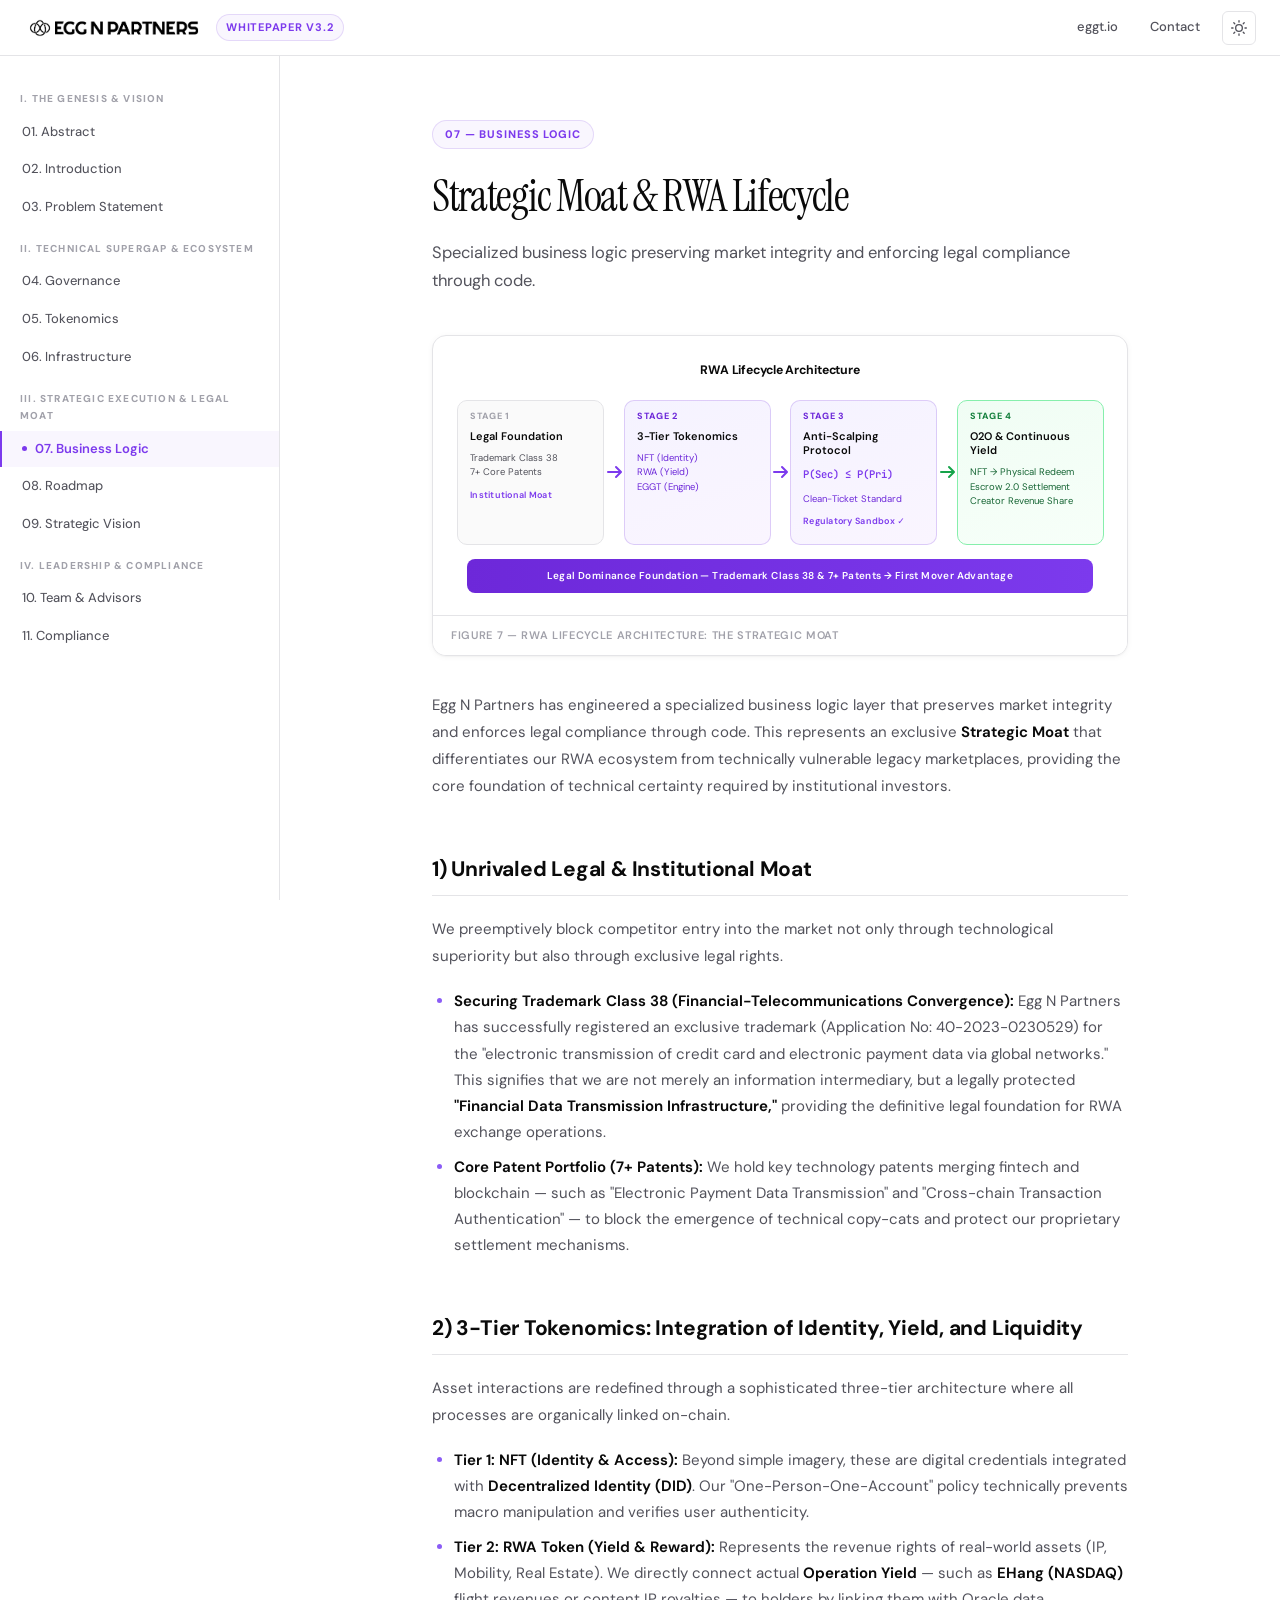
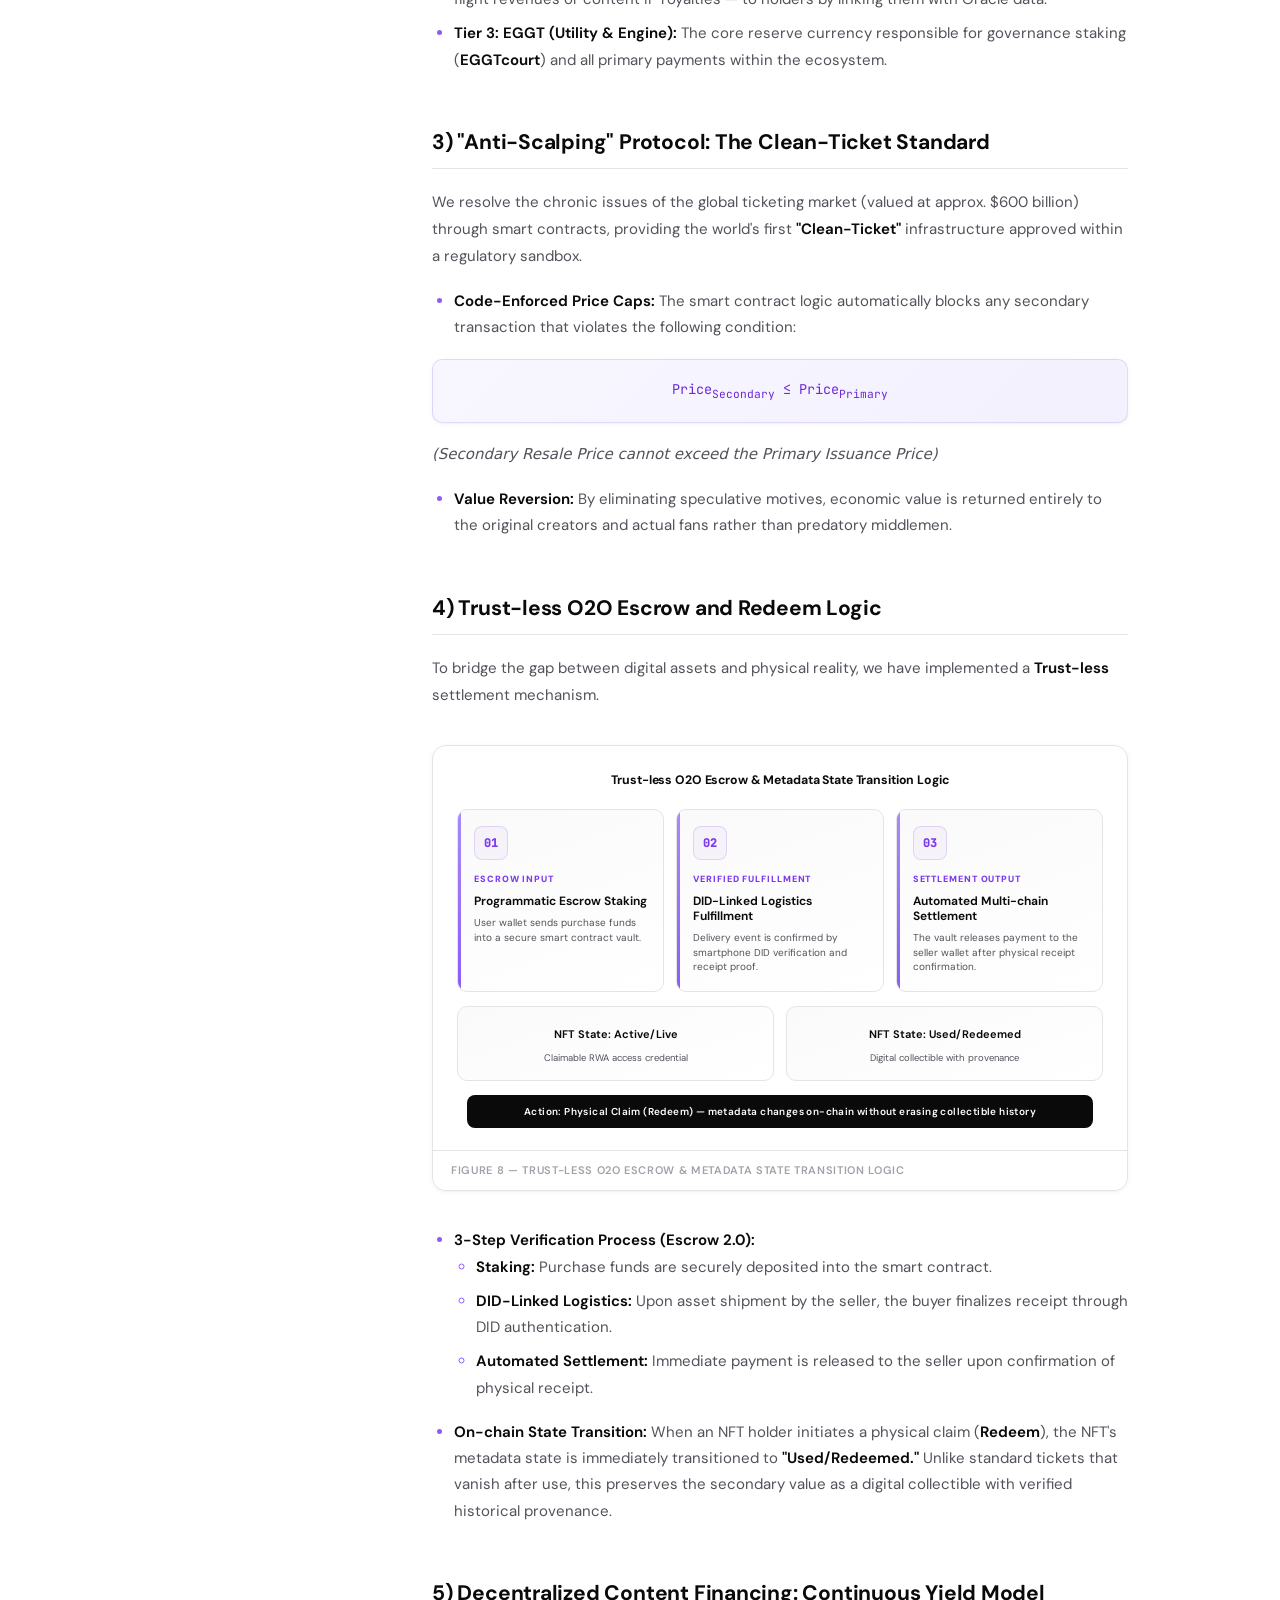
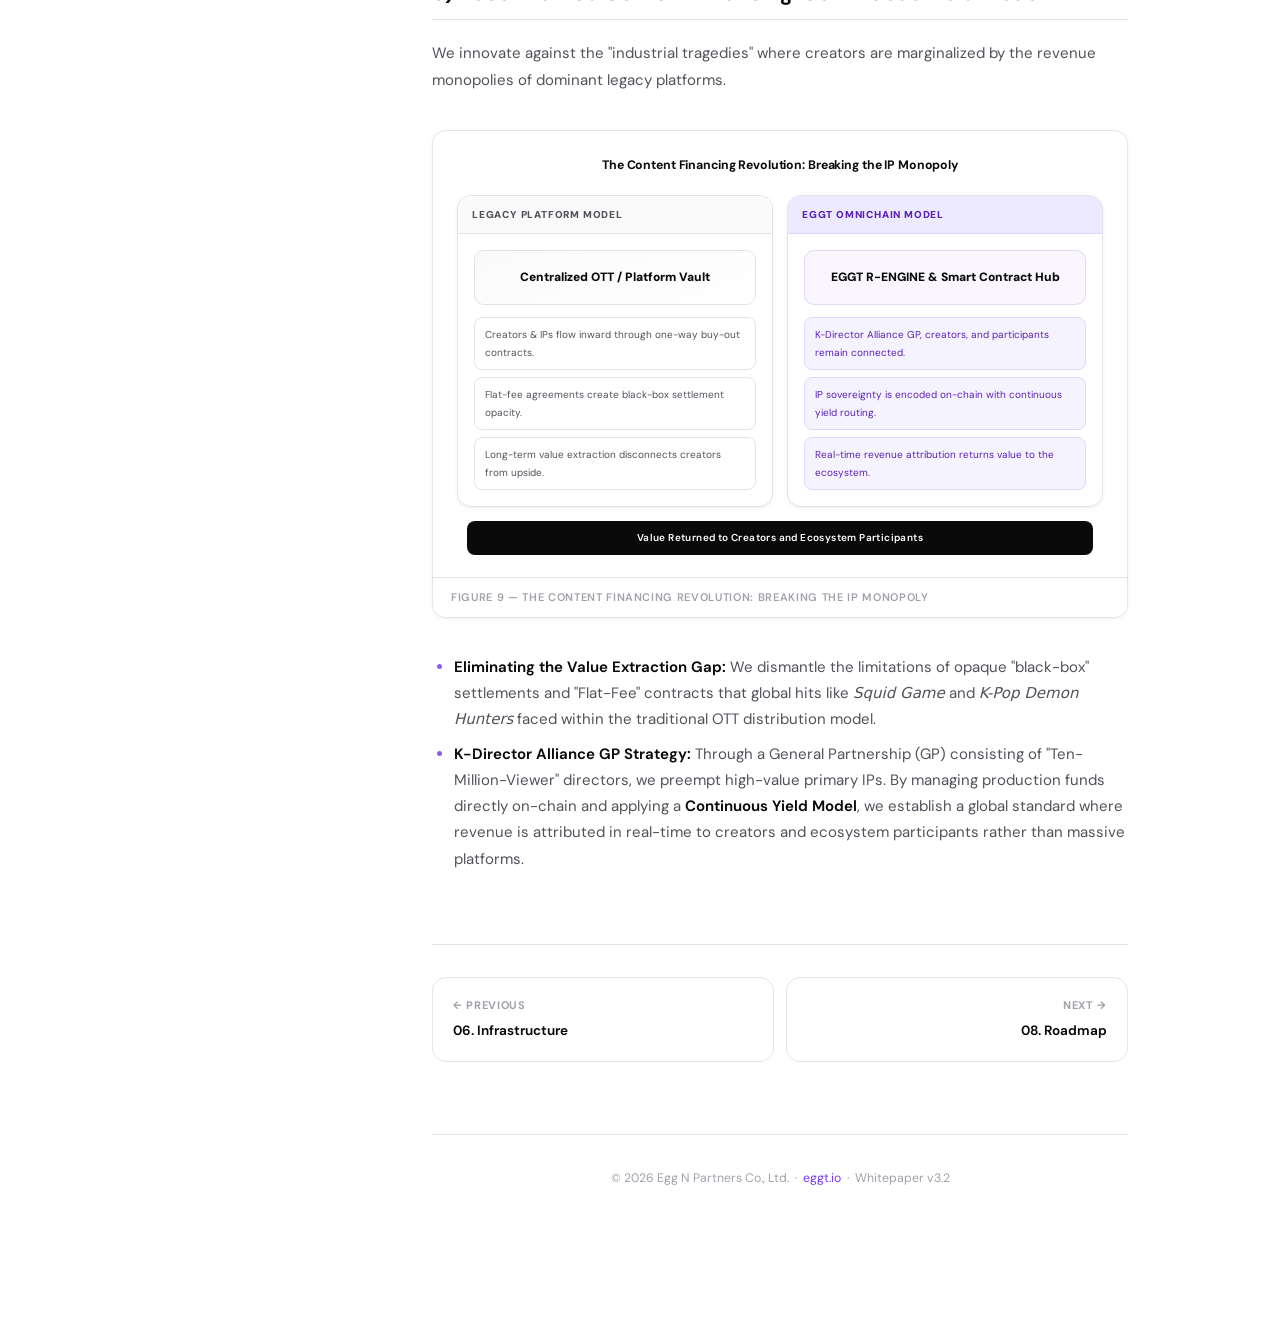
==== commit dbe92162: "Add files via upload" ====
--- a/business-logic.html
+++ b/business-logic.html
@@ -139,11 +139,44 @@
   <li><strong>Value Reversion:</strong> By eliminating speculative motives, economic value is returned entirely to the original creators and actual fans rather than predatory middlemen.</li>
 </ul>
 
-<h2>4) Trust-less O2O Escrow and Redeem Logic</h2>
-<p>To bridge the gap between digital assets and physical reality, we have implemented a <strong>Trust-less</strong> settlement mechanism.</p>
-<ul>
-  <li><strong>3-Step Verification Process (Escrow 2.0):</strong>
-    <ul>
+<h2>4) Trust-less O2O Escrow and Redeem Logic</h2>
+<p>To bridge the gap between digital assets and physical reality, we have implemented a <strong>Trust-less</strong> settlement mechanism.</p>
+
+<div class="diagram-container diag-html blueprint-flow">
+<div class="diag-inner">
+<div class="diag-title">Trust-less O2O Escrow &amp; Metadata State Transition Logic</div>
+<div class="bp-grid bp-escrow-main bp-escrow-pro">
+  <div class="bp-card bp-escrow-step">
+    <div class="bp-icon">01</div>
+    <div class="bp-step-kicker">Escrow Input</div>
+    <h4>Programmatic Escrow Staking</h4>
+    <p>User wallet sends purchase funds into a secure smart contract vault.</p>
+  </div>
+  <div class="bp-card bp-escrow-step">
+    <div class="bp-icon">02</div>
+    <div class="bp-step-kicker">Verified Fulfillment</div>
+    <h4>DID-Linked Logistics Fulfillment</h4>
+    <p>Delivery event is confirmed by smartphone DID verification and receipt proof.</p>
+  </div>
+  <div class="bp-card bp-escrow-step">
+    <div class="bp-icon">03</div>
+    <div class="bp-step-kicker">Settlement Output</div>
+    <h4>Automated Multi-chain Settlement</h4>
+    <p>The vault releases payment to the seller wallet after physical receipt confirmation.</p>
+  </div>
+</div>
+<div class="bp-redeem">
+  <div class="bp-redeem-state"><strong>NFT State: Active/Live</strong><span>Claimable RWA access credential</span></div>
+  <div class="bp-redeem-state"><strong>NFT State: Used/Redeemed</strong><span>Digital collectible with provenance</span></div>
+</div>
+<div class="diag-footer-bar">Action: Physical Claim (Redeem) — metadata changes on-chain without erasing collectible history</div>
+</div>
+<div class="diagram-label">Figure 8 — Trust-less O2O Escrow &amp; Metadata State Transition Logic</div>
+</div>
+
+<ul>
+  <li><strong>3-Step Verification Process (Escrow 2.0):</strong>
+    <ul>
       <li><strong>Staking:</strong> Purchase funds are securely deposited into the smart contract.</li>
       <li><strong>DID-Linked Logistics:</strong> Upon asset shipment by the seller, the buyer finalizes receipt through DID authentication.</li>
       <li><strong>Automated Settlement:</strong> Immediate payment is released to the seller upon confirmation of physical receipt.</li>
@@ -152,12 +185,45 @@
   <li><strong>On-chain State Transition:</strong> When an NFT holder initiates a physical claim (<strong>Redeem</strong>), the NFT's metadata state is immediately transitioned to <strong>"Used/Redeemed."</strong> Unlike standard tickets that vanish after use, this preserves the secondary value as a digital collectible with verified historical provenance.</li>
 </ul>
 
-<h2>5) Decentralized Content Financing: Continuous Yield Model</h2>
-<p>We innovate against the "industrial tragedies" where creators are marginalized by the revenue monopolies of dominant legacy platforms.</p>
-<ul>
-  <li><strong>Eliminating the Value Extraction Gap:</strong> We dismantle the limitations of opaque "black-box" settlements and "Flat-Fee" contracts that global hits like <em>Squid Game</em> faced.</li>
-  <li><strong>K-Director Alliance GP Strategy:</strong> Through a General Partnership (GP) consisting of "Ten-Million-Viewer" directors, we preempt high-value primary IPs. By managing production funds directly on-chain and applying a <strong>Continuous Yield Model</strong>, we establish a global standard where revenue is attributed in real-time to creators and ecosystem participants rather than massive platforms.</li>
-</ul>
+<h2>5) Decentralized Content Financing: Continuous Yield Model</h2>
+<p>We innovate against the "industrial tragedies" where creators are marginalized by the revenue monopolies of dominant legacy platforms.</p>
+
+<div class="diagram-container diag-html blueprint-flow">
+<div class="diag-inner">
+<div class="diag-title">The Content Financing Revolution: Breaking the IP Monopoly</div>
+<div class="bp-grid bp-split bp-finance-pro">
+  <div class="bp-model legacy">
+    <div class="bp-model-head">Legacy Platform Model</div>
+    <div class="bp-model-body">
+      <div class="bp-model-core">Centralized OTT / Platform Vault</div>
+      <div class="bp-model-list">
+        <span>Creators &amp; IPs flow inward through one-way buy-out contracts.</span>
+        <span>Flat-fee agreements create black-box settlement opacity.</span>
+        <span>Long-term value extraction disconnects creators from upside.</span>
+      </div>
+    </div>
+  </div>
+  <div class="bp-model eggt">
+    <div class="bp-model-head">EGGT Omnichain Model</div>
+    <div class="bp-model-body">
+      <div class="bp-model-core">EGGT R-ENGINE &amp; Smart Contract Hub</div>
+      <div class="bp-model-list">
+        <span>K-Director Alliance GP, creators, and participants remain connected.</span>
+        <span>IP sovereignty is encoded on-chain with continuous yield routing.</span>
+        <span>Real-time revenue attribution returns value to the ecosystem.</span>
+      </div>
+    </div>
+  </div>
+</div>
+<div class="diag-footer-bar">Value Returned to Creators and Ecosystem Participants</div>
+</div>
+<div class="diagram-label">Figure 9 — The Content Financing Revolution: Breaking the IP Monopoly</div>
+</div>
+
+<ul>
+  <li><strong>Eliminating the Value Extraction Gap:</strong> We dismantle the limitations of opaque "black-box" settlements and "Flat-Fee" contracts that global hits like <em>Squid Game</em> and <em>K-Pop Demon Hunters</em> faced within the traditional OTT distribution model.</li>
+  <li><strong>K-Director Alliance GP Strategy:</strong> Through a General Partnership (GP) consisting of "Ten-Million-Viewer" directors, we preempt high-value primary IPs. By managing production funds directly on-chain and applying a <strong>Continuous Yield Model</strong>, we establish a global standard where revenue is attributed in real-time to creators and ecosystem participants rather than massive platforms.</li>
+</ul>
 <div class="page-nav">
   <a href="infrastructure.html"><span class="page-nav-label">← Previous</span><span class="page-nav-title">06. Infrastructure</span></a>
   <a class="next" href="roadmap.html"><span class="page-nav-label">Next →</span><span class="page-nav-title">08. Roadmap</span></a>
@@ -213,4 +279,4 @@
 </script>
 <script src="cards.js"></script>
 </body>
-</html>+</html>
--- a/style.css
+++ b/style.css
@@ -1013,6 +1013,627 @@
 /* Introduction dark-bg header */
 [data-theme="dark"] .diag-col-head.dark-bg{background:#1a1a2e;color:var(--fg)}
 
+/* ── BLUEPRINT EXPANSION DIAGRAMS ── */
+.blueprint-flow{position:relative;overflow:hidden}
+.bp-grid{display:grid;gap:14px}
+.bp-allocation{
+  grid-template-columns:1fr;
+  align-items:center;
+}
+.bp-panel-stack{
+  display:grid;
+  grid-template-columns:repeat(2,minmax(0,1fr));
+  gap:10px;
+}
+.bp-panel{
+  border:1px solid var(--border);
+  border-radius:var(--radius);
+  background:linear-gradient(160deg,var(--bg-secondary),var(--bg));
+  padding:10px 12px;
+  min-height:64px;
+  transition:transform 0.25s,box-shadow 0.25s,border-color 0.25s;
+}
+.bp-panel:hover{transform:translateY(-2px);box-shadow:var(--shadow-md);border-color:var(--purple-border)}
+.bp-panel-head{
+  display:flex;align-items:center;justify-content:space-between;gap:8px;
+  font-size:9px;font-weight:850;letter-spacing:0.08em;text-transform:uppercase;
+  color:var(--fg-subtle);margin-bottom:5px;
+}
+.bp-panel strong{font-size:12px;color:var(--fg)}
+.bp-panel p{font-size:9.5px;line-height:1.35;margin:4px 0 0;color:var(--fg-muted)}
+.bp-icon{
+  width:24px;height:24px;border-radius:8px;border:1px solid var(--purple-border);
+  background:var(--purple-bg);display:flex;align-items:center;justify-content:center;
+  color:var(--purple-soft);font-size:12px;font-weight:850;font-family:'JetBrains Mono',monospace;
+  flex:0 0 24px;
+}
+.bp-centerpiece{display:flex;flex-direction:column;align-items:center;gap:12px;position:relative;padding:6px 0 14px}
+.bp-donut{
+  width:210px;aspect-ratio:1;border-radius:50%;
+  background:conic-gradient(#6D28D9 0 30%,#0052D4 30% 50%,#7C3AED 50% 65%,#90CDF4 65% 75%,#A78BFA 75% 85%,#0F172A 85% 95%,#16A34A 95% 100%);
+  position:relative;z-index:1;border:1px solid var(--border);box-shadow:inset 0 0 0 1px rgba(255,255,255,0.55);
+}
+.bp-donut::before{
+  content:'';position:absolute;inset:38px;border-radius:50%;
+  background:var(--bg);border:1px solid var(--border);
+}
+.bp-donut-core{
+  position:absolute;inset:58px;display:flex;align-items:center;justify-content:center;text-align:center;
+  font-size:12px;font-weight:850;line-height:1.2;color:var(--fg);z-index:1;
+}
+.bp-anchor{
+  padding:8px 12px;border-radius:8px;border:1px solid var(--purple-border);
+  background:var(--purple-bg);font-size:10px;font-weight:800;color:var(--purple-soft);
+  text-align:center;letter-spacing:0.04em;position:relative;z-index:1;
+}
+.bp-reservoir{
+  grid-template-columns:repeat(3,minmax(0,1fr));
+  align-items:end;position:relative;padding-top:8px;
+}
+.bp-chain{
+  border:1px solid var(--border);border-radius:var(--radius);
+  background:linear-gradient(160deg,var(--bg-secondary),var(--bg));padding:14px 13px;
+  min-height:142px;display:flex;flex-direction:column;justify-content:space-between;
+  transition:transform 0.25s cubic-bezier(0.22,1,0.36,1),box-shadow 0.25s,border-color 0.25s;
+}
+.bp-chain:hover{transform:translateY(-3px);box-shadow:var(--shadow-md);border-color:var(--purple-border)}
+.bp-chain.is-primary{border-color:var(--purple-border-strong);background:linear-gradient(160deg,#F5F3FF,#FAF5FF)}
+.bp-chain-top{display:flex;align-items:center;justify-content:space-between;gap:10px;margin-bottom:14px}
+.bp-chain-icon{
+  width:34px;height:34px;border-radius:10px;border:1px solid var(--purple-border);
+  display:flex;align-items:center;justify-content:center;
+  font-family:'JetBrains Mono',monospace;font-size:10px;font-weight:850;
+  color:var(--purple-soft);background:var(--purple-bg);
+}
+.bp-chain-title{font-size:12.5px;font-weight:850;color:var(--fg);line-height:1.2;margin-bottom:5px}
+.bp-chain-sub{font-size:10px;color:var(--fg-muted);line-height:1.35;min-height:28px}
+.bp-chain-mark{font-size:9px;font-weight:850;color:var(--purple-soft);letter-spacing:0.08em;text-transform:uppercase}
+.bp-chain-badge{
+  margin-top:12px;padding:6px 8px;border-radius:7px;
+  border:1px solid var(--purple-border);background:var(--purple-bg);
+  color:var(--purple-soft);font-size:9px;font-weight:800;line-height:1.2;text-align:center;
+}
+.bp-hub{
+  grid-column:1 / -1;border:1px solid var(--purple-border-strong);border-radius:var(--radius);
+  background:linear-gradient(90deg,var(--purple-bg),rgba(144,205,244,0.14));
+  padding:14px;text-align:center;color:var(--fg);
+  display:flex;flex-direction:column;gap:4px;
+  box-shadow:inset 0 0 0 1px rgba(255,255,255,0.4);
+}
+.bp-hub strong{font-size:12px;letter-spacing:0.04em}
+.bp-hub span{font-size:10px;color:var(--fg-muted);line-height:1.35}
+.bp-hub-kicker{
+  color:var(--purple-soft)!important;font-size:9px!important;font-weight:850;
+  text-transform:uppercase;letter-spacing:0.1em;
+}
+.bp-vault{
+  grid-column:1 / -1;justify-self:center;width:min(360px,100%);
+  border:1px solid #0A0A0A;border-radius:var(--radius);
+  padding:15px 18px;text-align:center;background:var(--bg);
+  box-shadow:var(--shadow-sm);
+}
+.bp-vault strong{font-size:14px}
+.bp-vault span{display:block;font-size:9px;color:var(--purple-soft);font-weight:850;letter-spacing:0.08em;text-transform:uppercase;margin-top:4px}
+.bp-flow-line{
+  height:8px;border-radius:99px;background:linear-gradient(90deg,#002B5B,#0052D4,#90CDF4);
+  box-shadow:0 0 0 1px rgba(0,82,212,0.12);margin:8px 0;
+}
+.bp-escrow-main{grid-template-columns:repeat(3,minmax(0,1fr));align-items:stretch}
+.bp-card{
+  border:1px solid var(--border);border-radius:var(--radius);background:var(--bg-secondary);
+  padding:14px;text-align:center;transition:transform 0.25s,box-shadow 0.25s,border-color 0.25s;
+}
+.bp-card:hover{transform:translateY(-2px);box-shadow:var(--shadow-md);border-color:var(--purple-border)}
+.bp-card .bp-icon{margin:0 auto 9px}
+.bp-card h4{font-size:12px;margin:0 0 5px;color:var(--fg)}
+.bp-card p{font-size:9.5px;line-height:1.4;margin:0;color:var(--fg-muted)}
+.bp-escrow-pro{gap:12px}
+.bp-escrow-step{
+  position:relative;overflow:hidden;text-align:left;
+  background:linear-gradient(160deg,var(--bg-secondary),var(--bg));
+  padding:16px;
+}
+.bp-escrow-step::before{
+  content:'';position:absolute;left:0;top:0;bottom:0;width:3px;
+  background:linear-gradient(180deg,var(--purple-light),var(--purple-mid));
+}
+.bp-escrow-step .bp-icon{margin:0 0 12px;width:34px;height:34px}
+.bp-step-kicker{
+  font-size:9px;font-weight:850;letter-spacing:0.1em;text-transform:uppercase;
+  color:var(--purple-soft);margin-bottom:6px;
+}
+.bp-escrow-step h4{font-size:12px;line-height:1.25;margin-bottom:7px}
+.bp-escrow-step p{font-size:10px;line-height:1.45}
+.bp-redeem{display:grid;grid-template-columns:1fr 1fr;align-items:stretch;gap:12px;margin-top:14px}
+.bp-redeem-state{
+  border:1px solid var(--border);border-radius:var(--radius);padding:13px 14px;text-align:center;
+  background:linear-gradient(160deg,var(--bg-secondary),var(--bg));
+  transition:transform 0.25s,box-shadow 0.25s,border-color 0.25s;
+}
+.bp-redeem-state:hover{transform:translateY(-2px);box-shadow:var(--shadow-md);border-color:var(--purple-border)}
+.bp-redeem-state strong{font-size:11px}
+.bp-redeem-state span{display:block;font-size:9.5px;color:var(--fg-muted);margin-top:4px}
+.bp-split{grid-template-columns:1fr 1fr;align-items:stretch}
+.bp-model{border:1px solid var(--border);border-radius:var(--radius-lg);overflow:hidden;background:var(--bg)}
+.bp-finance-pro{gap:14px}
+.bp-finance-pro .bp-model{
+  transition:transform 0.25s cubic-bezier(0.22,1,0.36,1),box-shadow 0.25s,border-color 0.25s;
+  box-shadow:var(--shadow-sm);
+}
+.bp-finance-pro .bp-model:hover{transform:translateY(-3px);box-shadow:var(--shadow-md);border-color:var(--purple-border)}
+.bp-model-head{
+  padding:10px 14px;font-size:10px;font-weight:850;letter-spacing:0.08em;text-transform:uppercase;border-bottom:1px solid var(--border);
+}
+.bp-model.legacy .bp-model-head{background:#FAFAFA;color:#52525B;border-bottom-color:var(--border)}
+.bp-model.eggt .bp-model-head{background:#EDE9FE;color:#5B21B6;border-bottom-color:#DDD6FE}
+.bp-model-body{padding:16px;display:grid;gap:12px}
+.bp-model-core{
+  border:1px solid var(--border);border-radius:var(--radius);padding:16px;text-align:center;
+  font-size:12px;font-weight:850;background:linear-gradient(160deg,var(--bg-secondary),var(--bg));
+}
+.bp-model.eggt .bp-model-core{border-color:var(--purple-border);background:var(--purple-bg)}
+.bp-model-list{display:grid;gap:7px}
+.bp-model-list span{
+  display:block;border:1px solid var(--border);border-radius:8px;padding:8px 10px;
+  font-size:10px;color:var(--fg-muted);background:var(--bg);
+}
+.bp-model.eggt .bp-model-list span{border-color:#DDD6FE;background:rgba(237,233,254,0.55);color:#5B21B6}
+.bp-standard-arch{
+  display:grid;
+  grid-template-columns:minmax(180px,1fr) 34px minmax(190px,1.08fr) 34px minmax(160px,0.9fr);
+  align-items:stretch;
+  padding:8px 8px 14px;
+}
+.bp-standard-inputs,
+.bp-standard-core,
+.bp-standard-output{
+  border:1px solid var(--border);
+  border-radius:var(--radius);
+  background:linear-gradient(160deg,var(--bg-secondary),var(--bg));
+  padding:15px;
+  transition:transform 0.25s cubic-bezier(0.22,1,0.36,1),box-shadow 0.25s,border-color 0.25s;
+}
+.bp-standard-inputs:hover,
+.bp-standard-core:hover,
+.bp-standard-output:hover{
+  transform:translateY(-2px);
+  border-color:var(--purple-border);
+  box-shadow:var(--shadow-md);
+}
+.bp-standard-core{
+  border-color:var(--purple-border);
+  background:linear-gradient(160deg,#F5F3FF,#FAF5FF);
+}
+.bp-standard-output{
+  border-color:#BBF7D0;
+  background:linear-gradient(160deg,#F0FDF4,#F7FFF9);
+  display:flex;
+  flex-direction:column;
+  justify-content:center;
+  text-align:center;
+}
+.bp-standard-kicker{
+  font-size:9px;
+  font-weight:850;
+  letter-spacing:0.1em;
+  text-transform:uppercase;
+  color:var(--purple-soft);
+  margin-bottom:10px;
+}
+.bp-standard-asset{
+  display:flex;
+  align-items:center;
+  gap:10px;
+  border:1px solid var(--border);
+  border-radius:8px;
+  background:rgba(255,255,255,0.72);
+  padding:9px;
+  margin-top:8px;
+}
+.bp-standard-asset strong{
+  display:block;
+  font-size:11px;
+  line-height:1.25;
+  color:var(--fg);
+}
+.bp-standard-asset span,
+.bp-standard-output span{
+  display:block;
+  font-size:9.5px;
+  color:var(--fg-muted);
+  line-height:1.35;
+  margin-top:2px;
+}
+.bp-standard-core strong,
+.bp-standard-output strong{
+  display:block;
+  font-size:13px;
+  color:var(--fg);
+  line-height:1.25;
+}
+.bp-standard-core-grid{
+  display:grid;
+  gap:7px;
+  margin-top:12px;
+}
+.bp-standard-core-grid span{
+  border:1px solid #DDD6FE;
+  border-radius:8px;
+  background:rgba(255,255,255,0.62);
+  color:#5B21B6;
+  padding:8px 9px;
+  font-size:9.5px;
+  font-weight:700;
+  line-height:1.25;
+}
+.bp-token-dashboard{
+  display:grid;
+  grid-template-columns:minmax(160px,1fr) minmax(260px,1.35fr) minmax(160px,1fr);
+  gap:24px;
+  align-items:center;
+  padding:10px 16px 18px;
+}
+.bp-side{
+  display:flex;
+  flex-direction:column;
+  gap:12px;
+}
+.bp-allocation-card{
+  border:1px solid var(--border);
+  border-radius:6px;
+  background:var(--bg);
+  padding:14px 14px 13px;
+  min-height:88px;
+  transition:transform 0.25s cubic-bezier(0.22,1,0.36,1),
+             box-shadow 0.25s cubic-bezier(0.22,1,0.36,1),
+             border-color 0.25s;
+}
+.bp-allocation-card:hover{
+  transform:translateY(-2px);
+  border-color:var(--purple-border);
+  box-shadow:var(--shadow-md);
+}
+.bp-allocation-card h4{
+  margin:0 0 8px;
+  font-size:11.5px;
+  line-height:1.4;
+  text-transform:uppercase;
+  letter-spacing:0;
+  color:var(--fg);
+}
+.bp-allocation-card h4 span{
+  display:block;
+  margin-top:2px;
+}
+.bp-allocation-card p{
+  margin:0;
+  color:var(--fg-muted);
+  font-size:10.5px;
+  line-height:1.42;
+}
+.bp-donut-zone{
+  display:flex;
+  flex-direction:column;
+  align-items:center;
+  justify-content:center;
+  gap:18px;
+  min-width:0;
+}
+.bp-donut-clean{
+  width:min(280px,100%);
+  aspect-ratio:1;
+  border-radius:50%;
+  position:relative;
+  background:conic-gradient(
+    #1155D9 0 30%,
+    #7C3AED 30% 50%,
+    #111827 50% 65%,
+    #16A34A 65% 75%,
+    #F59E0B 75% 80%,
+    #E11D28 80% 90%,
+    #8CC8EA 90% 100%
+  );
+}
+.bp-donut-clean::before{
+  content:'';
+  position:absolute;
+  inset:24%;
+  border-radius:50%;
+  background:var(--bg);
+  border:1px solid var(--border);
+}
+.bp-donut-clean-core{
+  position:absolute;
+  inset:30%;
+  display:flex;
+  align-items:center;
+  justify-content:center;
+  text-align:center;
+  color:var(--fg);
+  font-size:15px;
+  font-weight:850;
+  line-height:1.15;
+  z-index:1;
+}
+.bp-anchor-clean{
+  width:min(420px,100%);
+  border-color:var(--border);
+  background:linear-gradient(90deg,rgba(241,245,249,0.95),rgba(240,249,255,0.95));
+  color:var(--fg);
+  border-radius:6px;
+  font-size:12px;
+}
+.bp-dashboard-footer{
+  margin:18px 16px 2px;
+  padding:13px 16px;
+  border:1px solid var(--border);
+  border-radius:6px;
+  background:linear-gradient(90deg,rgba(241,245,249,0.95),rgba(240,249,255,0.95));
+  color:var(--fg);
+  text-align:center;
+  font-size:11px;
+  font-weight:750;
+  line-height:1.35;
+}
+.bp-governance-arch{
+  display:grid;
+  grid-template-columns:minmax(150px,0.9fr) 34px minmax(220px,1.25fr) 34px minmax(150px,0.9fr);
+  gap:0;
+  align-items:center;
+  padding:8px 8px 14px;
+}
+.bp-governance-node,
+.bp-gov-block{
+  border:1px solid var(--border);
+  border-radius:var(--radius);
+  background:linear-gradient(160deg,var(--bg-secondary),var(--bg));
+  padding:16px 14px;
+  transition:transform 0.25s cubic-bezier(0.22,1,0.36,1),box-shadow 0.25s,border-color 0.25s;
+}
+.bp-governance-node:hover,
+.bp-gov-block:hover{
+  transform:translateY(-2px);
+  border-color:var(--purple-border);
+  box-shadow:var(--shadow-md);
+}
+.bp-gov-identity{border-style:dashed}
+.bp-gov-ledger{background:linear-gradient(160deg,#F0FDF4,#F7FFF9);border-color:#BBF7D0}
+.bp-governance-core{
+  display:grid;
+  gap:10px;
+  padding:12px;
+  border:1px solid var(--purple-border);
+  border-radius:var(--radius-lg);
+  background:linear-gradient(160deg,#F5F3FF,#FAF5FF);
+}
+.bp-gov-block-primary{border-color:var(--purple-border);background:rgba(255,255,255,0.72)}
+.bp-gov-kicker{
+  font-size:9px;
+  font-weight:850;
+  letter-spacing:0.1em;
+  text-transform:uppercase;
+  color:var(--purple-soft);
+  margin-bottom:5px;
+}
+.bp-gov-title{font-size:12px;font-weight:850;color:var(--fg);line-height:1.25}
+.bp-gov-icon{
+  width:42px;height:42px;margin:12px 0;
+  display:flex;align-items:center;justify-content:center;
+  border:1px solid var(--purple-border);border-radius:12px;
+  color:var(--purple-soft);background:var(--purple-bg);
+  font-family:'JetBrains Mono',monospace;font-size:12px;font-weight:850;
+}
+.bp-governance-node p,
+.bp-gov-block p{margin:8px 0 0;font-size:10px;line-height:1.45;color:var(--fg-muted)}
+.bp-governance-node span{
+  display:inline-block;margin-top:10px;padding:5px 8px;border-radius:7px;
+  background:var(--purple-bg);border:1px solid var(--purple-border);
+  color:var(--purple-soft);font-size:9px;font-weight:800;
+}
+.bp-gov-ledger span{background:rgba(22,163,74,0.08);border-color:rgba(22,163,74,0.2);color:#15803D}
+.bp-gov-rule{
+  border:1px solid var(--purple-border);
+  border-radius:8px;
+  background:var(--purple-bg);
+  color:var(--purple-soft);
+  text-align:center;
+  padding:8px 10px;
+  font-size:10px;
+  font-weight:850;
+  line-height:1.3;
+}
+.bp-arch-connector{
+  display:flex;
+  align-items:center;
+  justify-content:center;
+  width:34px;
+  color:var(--purple-mid);
+}
+.bp-arch-connector svg{
+  width:18px!important;
+  height:18px!important;
+  display:block!important;
+  flex-shrink:0;
+}
+.bp-roadmap-arch{
+  display:grid;
+  grid-template-columns:minmax(160px,1fr) 34px minmax(190px,1.08fr) 34px minmax(160px,1fr);
+  align-items:stretch;
+  padding:8px 8px 14px;
+}
+.bp-roadmap-card{
+  position:relative;
+  border:1px solid var(--border);
+  border-radius:var(--radius);
+  background:linear-gradient(160deg,var(--bg-secondary),var(--bg));
+  padding:16px 15px;
+  transition:transform 0.25s cubic-bezier(0.22,1,0.36,1),box-shadow 0.25s,border-color 0.25s;
+}
+.bp-roadmap-card-primary{
+  border-color:var(--purple-border);
+  background:linear-gradient(160deg,#F5F3FF,#FAF5FF);
+}
+.bp-roadmap-card-final{
+  border-color:#BBF7D0;
+  background:linear-gradient(160deg,#F0FDF4,#F7FFF9);
+}
+.bp-roadmap-card:hover{
+  transform:translateY(-2px);
+  border-color:var(--purple-border);
+  box-shadow:var(--shadow-md);
+}
+.bp-roadmap-kicker{
+  font-size:9px;font-weight:850;letter-spacing:0.1em;text-transform:uppercase;
+  color:var(--fg-subtle);margin-bottom:7px;
+}
+.bp-roadmap-card-primary .bp-roadmap-kicker{color:var(--purple-soft)}
+.bp-roadmap-card-final .bp-roadmap-kicker{color:#15803D}
+.bp-roadmap-card h4{margin:0 0 12px;font-size:12px;line-height:1.25;color:var(--fg)}
+.bp-roadmap-list{display:grid;gap:7px}
+.bp-roadmap-list span{
+  display:block;
+  border:1px solid var(--border);
+  border-radius:8px;
+  background:rgba(255,255,255,0.72);
+  padding:7px 9px;
+  color:var(--fg-muted);
+  font-size:9.8px;
+  line-height:1.3;
+}
+.bp-roadmap-card-primary .bp-roadmap-list span{border-color:#DDD6FE;color:#5B21B6;background:rgba(255,255,255,0.62)}
+.bp-roadmap-card-final .bp-roadmap-list span{border-color:#BBF7D0;color:#166534;background:rgba(255,255,255,0.7)}
+[data-theme="dark"] .bp-panel,
+[data-theme="dark"] .bp-card,
+[data-theme="dark"] .bp-redeem-state,
+[data-theme="dark"] .bp-model,
+[data-theme="dark"] .bp-model-list span,
+[data-theme="dark"] .bp-vault{background:var(--bg-secondary);border-color:var(--border)}
+[data-theme="dark"] .bp-donut::before{background:var(--bg-secondary);border-color:var(--border)}
+[data-theme="dark"] .bp-chain{background:var(--bg-secondary);border-color:var(--border)}
+[data-theme="dark"] .bp-chain.is-primary{background:linear-gradient(160deg,rgba(109,40,217,0.12),rgba(109,40,217,0.06));border-color:var(--purple-border)}
+[data-theme="dark"] .bp-chain-icon,
+[data-theme="dark"] .bp-chain-badge{background:rgba(167,139,250,0.1);border-color:var(--purple-border);color:var(--purple-light)}
+[data-theme="dark"] .bp-hub{background:linear-gradient(90deg,rgba(109,40,217,0.14),rgba(144,205,244,0.08));border-color:var(--purple-border)}
+[data-theme="dark"] .bp-model.legacy .bp-model-head{background:rgba(239,68,68,0.15);color:#FCA5A5;border-bottom-color:rgba(239,68,68,0.2)}
+[data-theme="dark"] .bp-model.eggt .bp-model-head{background:rgba(109,40,217,0.2);color:var(--purple-light);border-bottom-color:var(--purple-border)}
+[data-theme="dark"] .bp-allocation-card,
+[data-theme="dark"] .bp-donut-clean::before{
+  background:var(--bg-secondary);
+  border-color:var(--border);
+}
+[data-theme="dark"] .bp-anchor-clean,
+[data-theme="dark"] .bp-dashboard-footer{
+  background:linear-gradient(90deg,rgba(109,40,217,0.12),rgba(144,205,244,0.08));
+  border-color:var(--purple-border);
+  color:var(--fg);
+}
+[data-theme="dark"] .bp-governance-node,
+[data-theme="dark"] .bp-gov-block,
+[data-theme="dark"] .bp-roadmap-card,
+[data-theme="dark"] .bp-roadmap-list span,
+[data-theme="dark"] .bp-standard-inputs,
+[data-theme="dark"] .bp-standard-asset{
+  background:var(--bg-secondary);
+  border-color:var(--border);
+}
+[data-theme="dark"] .bp-governance-core,
+[data-theme="dark"] .bp-roadmap-card-primary,
+[data-theme="dark"] .bp-standard-core{
+  background:linear-gradient(160deg,rgba(109,40,217,0.12),rgba(109,40,217,0.06));
+  border-color:var(--purple-border);
+}
+[data-theme="dark"] .bp-gov-ledger,
+[data-theme="dark"] .bp-roadmap-card-final,
+[data-theme="dark"] .bp-standard-output{
+  background:linear-gradient(160deg,rgba(22,163,74,0.1),rgba(22,163,74,0.05));
+  border-color:rgba(22,163,74,0.2);
+}
+[data-theme="dark"] .bp-gov-ledger span{color:#6EE7B7;border-color:rgba(22,163,74,0.25);background:rgba(22,163,74,0.1)}
+[data-theme="dark"] .bp-roadmap-card-primary .bp-roadmap-list span{color:var(--purple-light);border-color:var(--purple-border);background:rgba(167,139,250,0.08)}
+[data-theme="dark"] .bp-roadmap-card-final .bp-roadmap-list span{color:#6EE7B7;border-color:rgba(22,163,74,0.2);background:rgba(22,163,74,0.08)}
+[data-theme="dark"] .bp-standard-core-grid span{color:var(--purple-light);border-color:var(--purple-border);background:rgba(167,139,250,0.08)}
+
+@media (max-width:900px){
+  .bp-allocation,
+  .bp-reservoir,
+  .bp-escrow-main,
+  .bp-split,
+  .bp-standard-arch{
+    grid-template-columns:1fr;
+  }
+  .bp-centerpiece{padding:16px 0}
+  .bp-donut{width:190px}
+  .bp-redeem{grid-template-columns:1fr;gap:10px}
+  .bp-token-dashboard{
+    grid-template-columns:1fr;
+    gap:16px;
+    padding:8px 4px 14px;
+  }
+  .bp-side{
+    display:grid;
+    grid-template-columns:repeat(2,minmax(0,1fr));
+    gap:10px;
+  }
+  .bp-left{order:2}
+  .bp-donut-zone{order:1}
+  .bp-right{order:3}
+  .bp-donut-clean{width:230px}
+  .bp-governance-arch,
+  .bp-roadmap-arch,
+  .bp-standard-arch{
+    grid-template-columns:1fr;
+    gap:10px;
+    padding:4px 0 12px;
+  }
+  .bp-arch-connector{
+    width:100%;
+    height:24px;
+  }
+  .bp-arch-connector svg{
+    transform:rotate(90deg);
+  }
+}
+@media (max-width:600px){
+  .bp-panel-stack{grid-template-columns:1fr}
+  .bp-panel{min-height:0;padding:9px 10px}
+  .bp-panel-head{font-size:8.5px;line-height:1.25}
+  .bp-panel strong{font-size:11px}
+  .bp-panel p,
+  .bp-card p,
+  .bp-model-list span,
+  .bp-chain-sub{font-size:9px}
+  .bp-donut{width:166px}
+  .bp-donut::before{inset:32px}
+  .bp-donut-core{inset:48px;font-size:10px}
+  .bp-anchor{font-size:9px}
+  .bp-card{padding:12px}
+  .bp-vault strong{font-size:11px}
+  .bp-side{grid-template-columns:1fr}
+  .bp-allocation-card{min-height:0;padding:11px 12px}
+  .bp-allocation-card h4{font-size:10.5px}
+  .bp-allocation-card p{font-size:9.5px}
+  .bp-donut-clean{width:198px}
+  .bp-donut-clean-core{font-size:12px}
+  .bp-anchor-clean{font-size:10px}
+  .bp-dashboard-footer{margin:12px 4px 0;font-size:9.5px;padding:10px}
+  .bp-governance-node,
+  .bp-gov-block,
+  .bp-roadmap-card,
+  .bp-standard-inputs,
+  .bp-standard-core,
+  .bp-standard-output{padding:13px 12px}
+  .bp-governance-core{padding:10px}
+  .bp-gov-title,
+  .bp-roadmap-card h4{font-size:11px}
+  .bp-governance-node p,
+  .bp-gov-block p,
+  .bp-roadmap-list span,
+  .bp-standard-asset span,
+  .bp-standard-core-grid span,
+  .bp-standard-output span{font-size:9.3px}
+  .bp-gov-icon{width:36px;height:36px;border-radius:10px}
+}
+
 /* ══════════════════════════════════════════
    MOBILE RESPONSIVE — COMPREHENSIVE FIX
    Targets: diagrams, stat-grid, phase-grid,
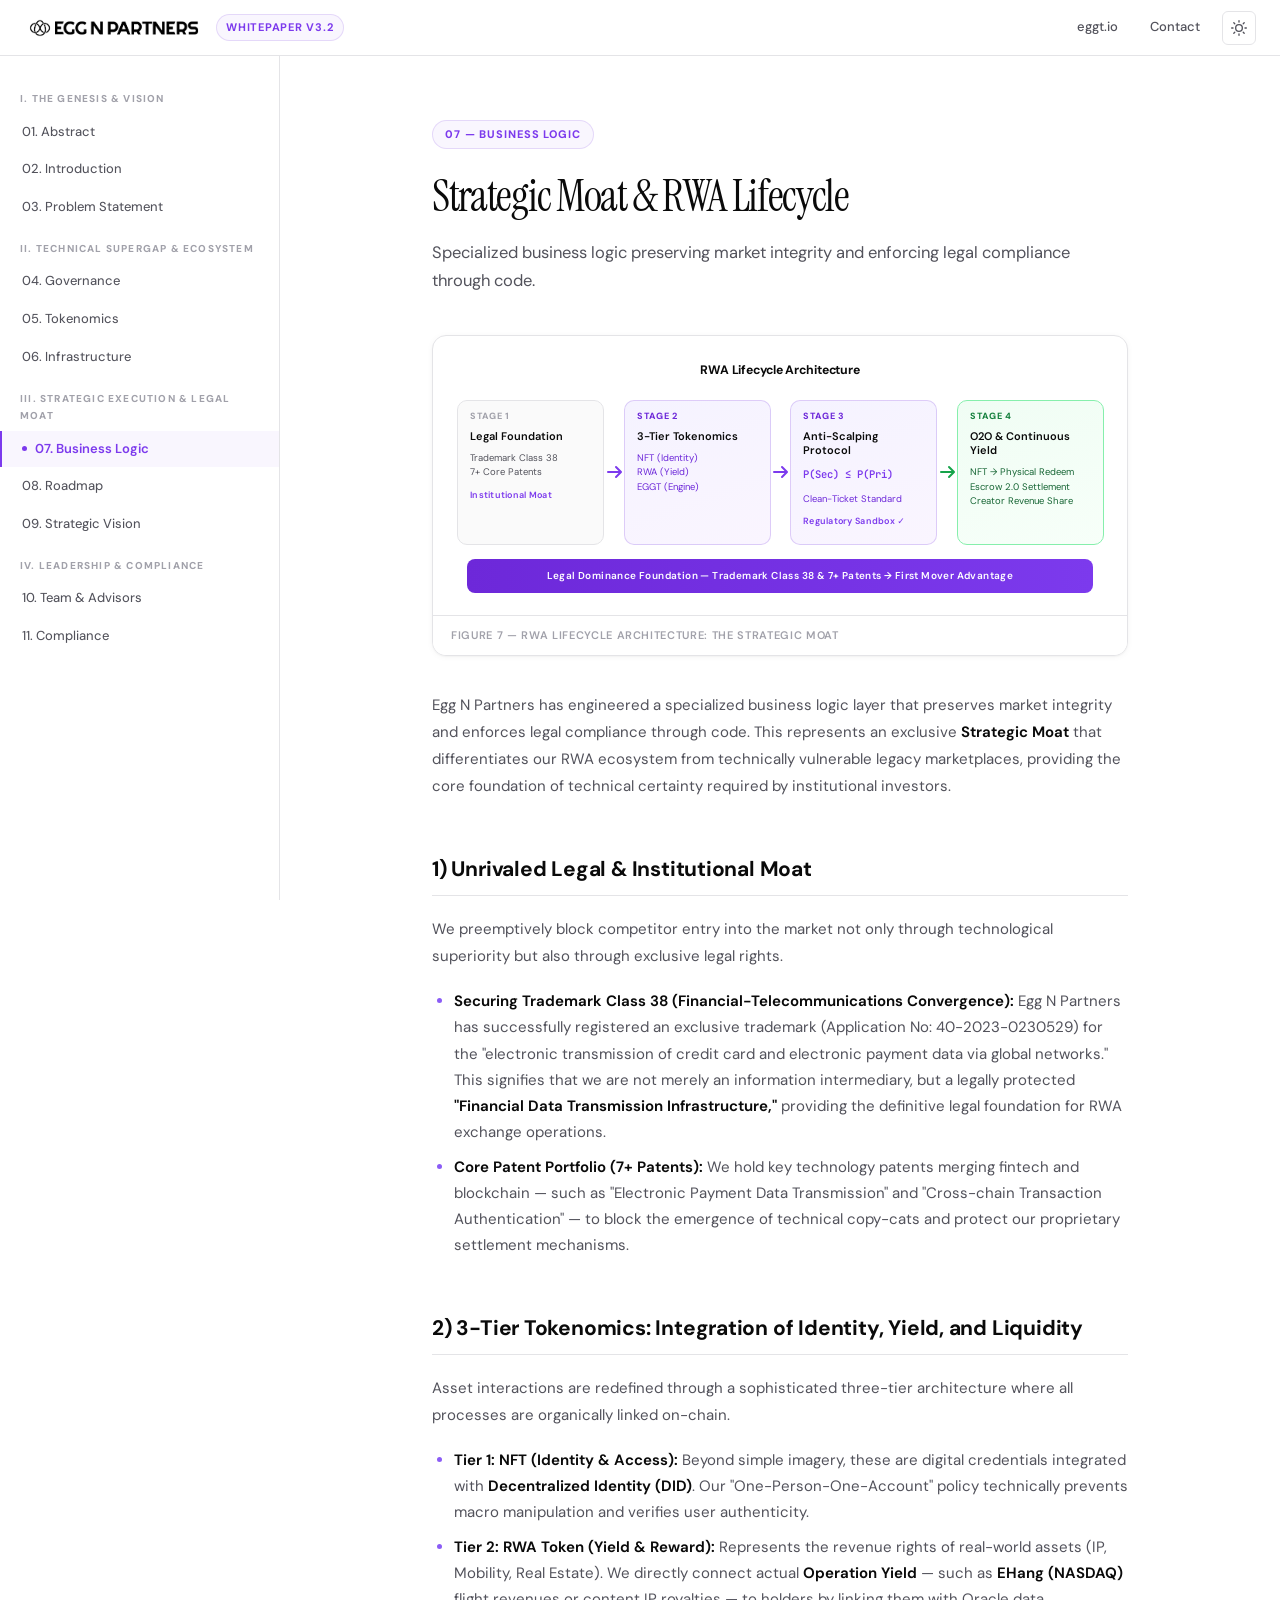
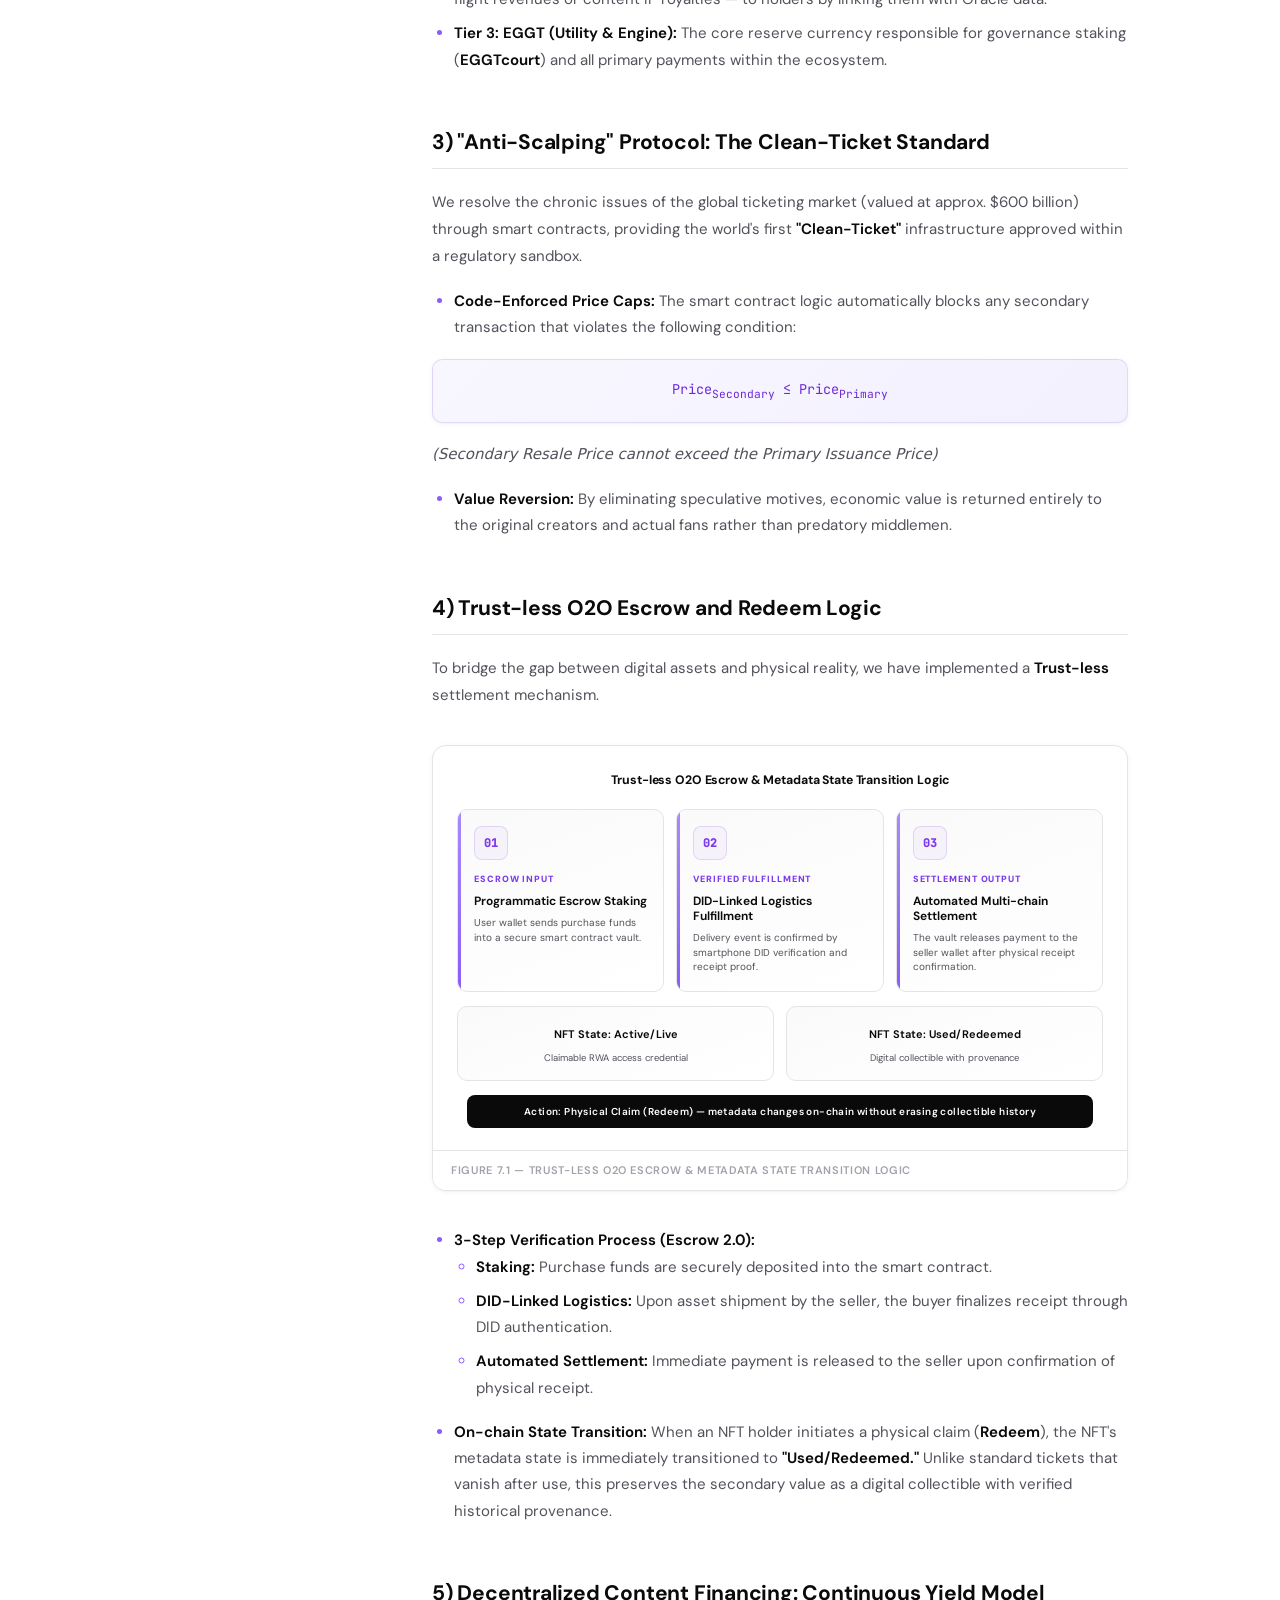
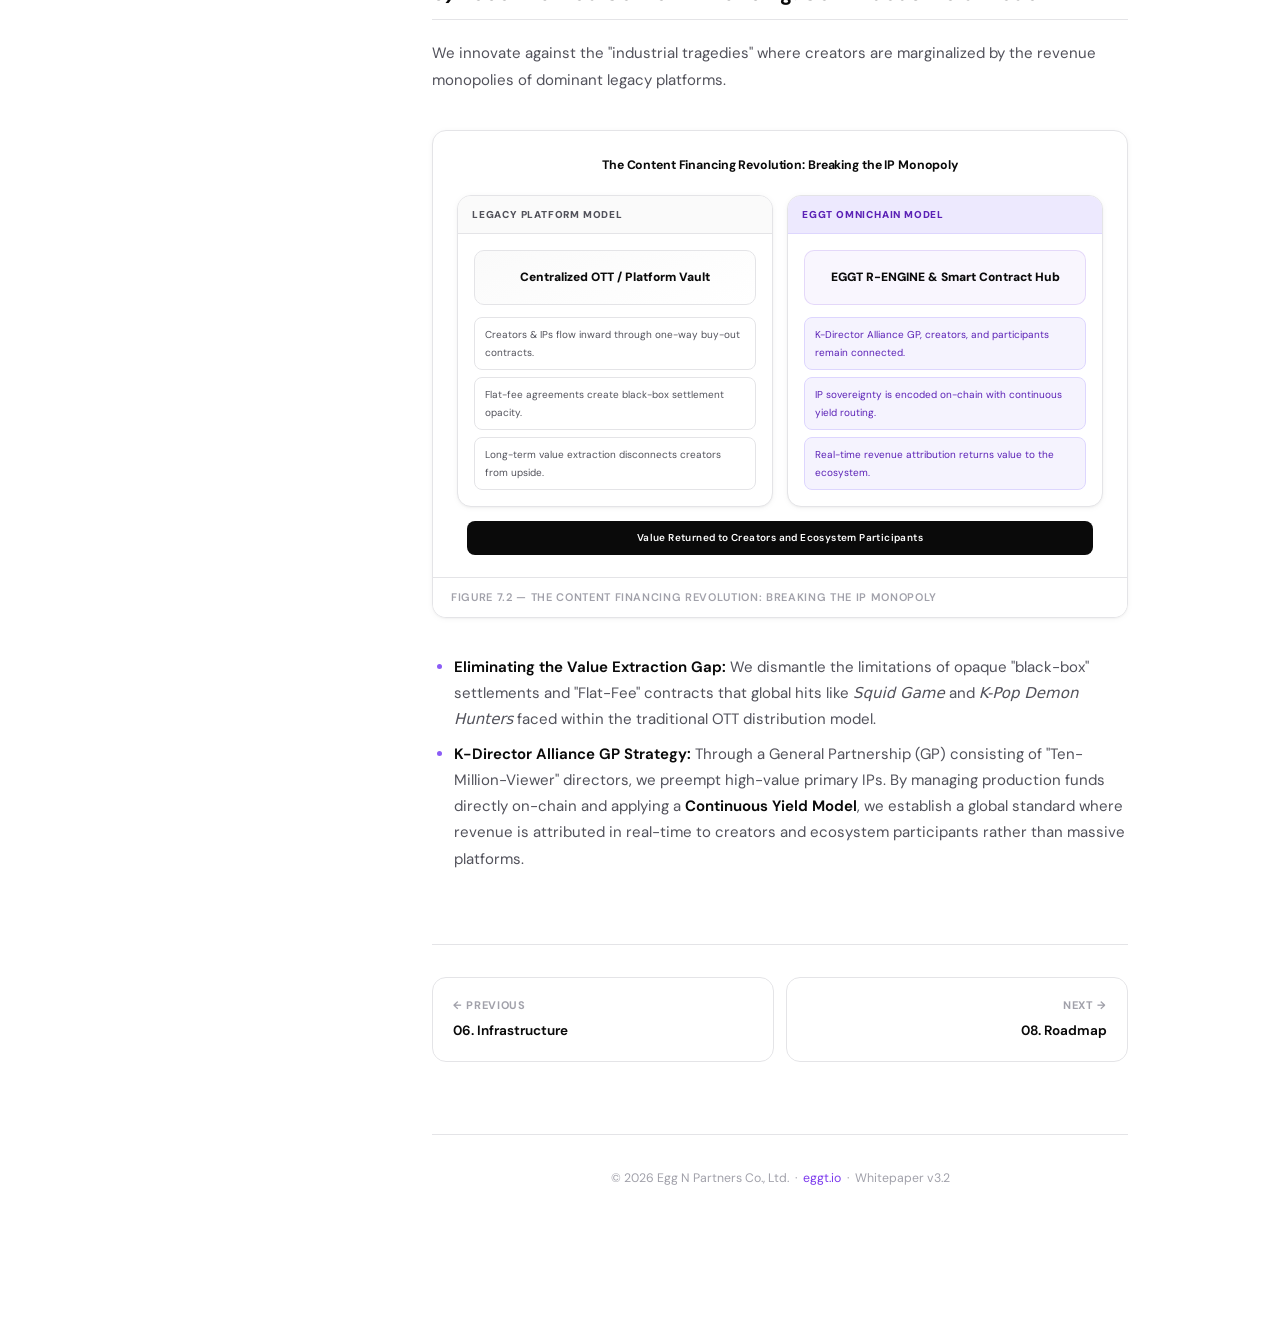
==== commit 523815ea: "Add files via upload" ====
--- a/business-logic.html
+++ b/business-logic.html
@@ -171,7 +171,7 @@
 </div>
 <div class="diag-footer-bar">Action: Physical Claim (Redeem) — metadata changes on-chain without erasing collectible history</div>
 </div>
-<div class="diagram-label">Figure 8 — Trust-less O2O Escrow &amp; Metadata State Transition Logic</div>
+<div class="diagram-label">Figure 7.1 — Trust-less O2O Escrow &amp; Metadata State Transition Logic</div>
 </div>
 
 <ul>
@@ -217,7 +217,7 @@
 </div>
 <div class="diag-footer-bar">Value Returned to Creators and Ecosystem Participants</div>
 </div>
-<div class="diagram-label">Figure 9 — The Content Financing Revolution: Breaking the IP Monopoly</div>
+<div class="diagram-label">Figure 7.2 — The Content Financing Revolution: Breaking the IP Monopoly</div>
 </div>
 
 <ul>
